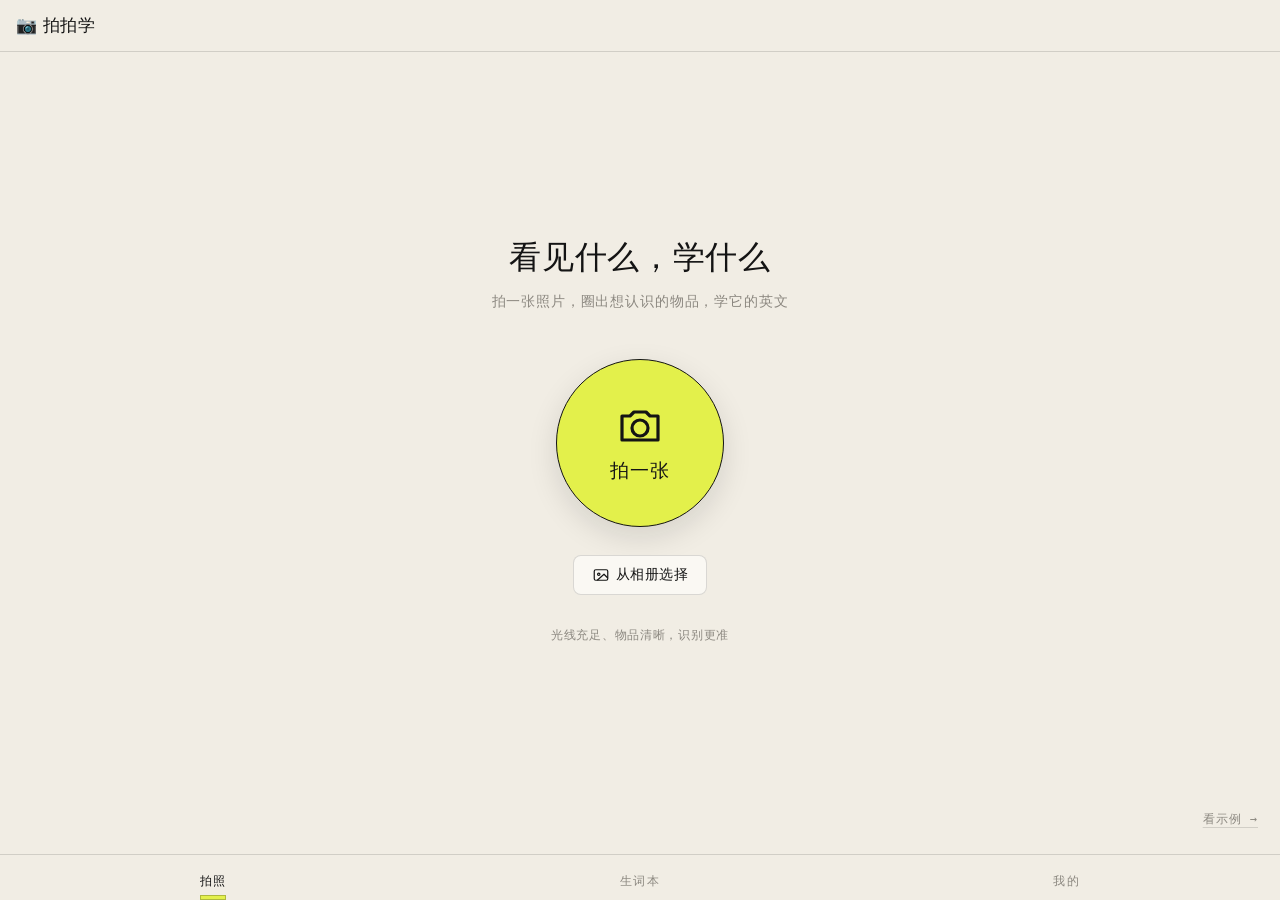
==== index.html @ d739f6d7 "看示例入口改为淡紫胶囊，呼应演示徽标" ====
<!DOCTYPE html>
<html lang="zh-CN">
<head>
  <meta charset="UTF-8" />
  <meta name="viewport" content="width=device-width, initial-scale=1.0, maximum-scale=1.0, user-scalable=no, interactive-widget=resizes-content" />
  <meta name="theme-color" content="#F1EDE4" />
  <!-- CSP：只允许本站脚本、指定域的接口和音频。
       注意 connect-src 里的云函数域名必须和 js/app.js 的 ARK_PROXY_BASE 保持一致，
       换云函数后两处都要改，否则识别/发音会被浏览器拦掉。 -->
  <meta http-equiv="Content-Security-Policy" content="default-src 'self'; script-src 'self'; style-src 'self' 'unsafe-inline'; img-src 'self' data: blob:; media-src 'self' blob: https://dict.youdao.com; connect-src 'self' https://1490422137-0nn0l59cii.ap-shanghai.tencentscf.com; font-src 'self'; object-src 'none'; base-uri 'self'; form-action 'self'" />
  <link rel="manifest" href="manifest.webmanifest" />
  <link rel="icon" href="icon.svg" type="image/svg+xml" />
  <link rel="icon" type="image/png" sizes="192x192" href="icons/icon-192.png" />
  <link rel="apple-touch-icon" sizes="180x180" href="icons/apple-touch-icon.png" />
  <link rel="apple-touch-icon" sizes="192x192" href="icons/icon-192.png" />
  <meta name="mobile-web-app-capable" content="yes" />
  <meta name="apple-mobile-web-app-capable" content="yes" />
  <meta name="apple-mobile-web-app-status-bar-style" content="default" />
  <meta name="apple-mobile-web-app-title" content="拍拍学" />
  <title>拍拍学</title>
  <link rel="stylesheet" href="css/style.css?v=20261109DEMO3" />
</head>
<body>
  <!-- 首页：拍照入口 -->
  <section id="page-home" class="page page--active">
    <header class="topbar">
      <div class="logo">📷 拍拍学</div>
    </header>

    <main class="home">
      <h1 class="home__title">看见什么，学什么</h1>
      <p class="home__sub">拍一张照片，圈出想认识的物品，学它的英文</p>

      <button class="camera-btn" id="btn-camera" aria-label="拍一张">
        <svg viewBox="0 0 24 24" width="48" height="48" fill="none" stroke="currentColor" stroke-width="1.6">
          <path d="M3 7h4l2-2h6l2 2h4v12H3z" stroke-linejoin="round" />
          <circle cx="12" cy="13" r="4" />
        </svg>
        <span>拍一张</span>
      </button>

      <button class="album-btn" id="btn-album">
        <svg viewBox="0 0 24 24" width="18" height="18" fill="none" stroke="currentColor" stroke-width="1.6">
          <rect x="3" y="5" width="18" height="14" rx="2" />
          <circle cx="9" cy="11" r="1.6" />
          <path d="M21 16l-5-5-9 8" stroke-linejoin="round" />
        </svg>
        从相册选择
      </button>

      <button class="demo-link" id="btn-demo" aria-label="免 key 体验示例">看示例 →</button>

      <p class="home__tip">光线充足、物品清晰，识别更准</p>
    </main>

    <input type="file" id="file-camera" accept="image/*" capture="environment" hidden />
    <input type="file" id="file-album" accept="image/*" hidden />
  </section>

  <!-- 结果页：圈画 + 单词表 -->
  <section id="page-result" class="page">
    <header class="topbar">
      <button class="topbar__icon" id="btn-back" aria-label="返回">
        <svg viewBox="0 0 24 24" width="22" height="22" fill="none" stroke="currentColor" stroke-width="2">
          <path d="M15 6l-6 6 6 6" stroke-linecap="round" stroke-linejoin="round" />
        </svg>
      </button>
      <div class="topbar__title">看图学词 <span id="photo-counter" class="topbar__counter"></span><span id="demo-badge" class="demo-badge" hidden>演示</span></div>
      <button class="topbar__icon" id="btn-add-photo" aria-label="继续拍" title="继续拍">
        <svg viewBox="0 0 24 24" width="20" height="20" fill="none" stroke="currentColor" stroke-width="1.8">
          <path d="M3 7h4l2-2h6l2 2h4v12H3z" stroke-linejoin="round" />
          <circle cx="12" cy="13" r="4" />
          <path d="M12 9v8M8 13h8" stroke-linecap="round" />
        </svg>
      </button>
    </header>

    <main class="result">
      <div class="photo-wrap" id="photo-wrap">
        <img id="photo-img" alt="待识别照片" />
        <canvas id="circle-canvas" class="circle-canvas"></canvas>
      </div>

      <div class="status" id="status"></div>

      <div class="wordlist" id="wordlist">
        <div class="wordlist__head">
          <span class="wordlist__title">已加入 <strong id="item-count">0</strong> 个</span>
        </div>
        <ul id="wordlist-ul"></ul>
      </div>

      <button class="circle-entry" id="btn-circle">
        <span class="circle-entry__icon">
          <svg viewBox="0 0 24 24" width="18" height="18" fill="none" stroke="currentColor" stroke-width="1.6" stroke-dasharray="3 2">
            <circle cx="12" cy="12" r="8" />
            <text x="12" y="15.5" text-anchor="middle" font-size="9" stroke="none" fill="currentColor">?</text>
          </svg>
        </span>
        再圈一个词
      </button>
    </main>

    <footer class="actionbar">
      <button class="btn-primary" id="btn-generate" disabled>生成英文对话</button>
      <p class="actionbar__hint" id="actionbar-hint">圈出物品并输入中文，就会加入上面的单词表</p>
    </footer>

    <div class="circle-mask" id="circle-mask" hidden>
      <div class="circle-mask__top" id="circle-mask-top">
        <span class="circle-mask__tip" id="circle-mask-tip">拖框圈住物品：输中文得英文，留空直接识图</span>
        <button class="circle-mask__done" id="btn-circle-done">完成</button>
      </div>
      <div class="circle-mask__bar" id="circle-mask-bar">
        <button class="circle-mask__undo" id="btn-circle-undo" aria-label="撤销上一个圈">↶</button>
        <input
          type="text"
          id="input-zh"
          class="circle-mask__input"
          placeholder="输入中文，或留空识图"
          autocomplete="off"
          enterkeyhint="done"
        />
        <button class="circle-mask__add" id="btn-add-zh">加入</button>
      </div>
    </div>
  </section>

  <!-- 对话卡片 modal -->
  <div class="dialog-modal" id="dialog-modal" hidden>
    <div class="dialog-modal__backdrop"></div>
    <div class="dialog-modal__card">
      <header class="dialog-modal__head">
        <span class="dialog-modal__title">🎧 对话练习</span>
        <button class="dialog-modal__close" id="dialog-modal-close" aria-label="关闭">×</button>
      </header>
      <p class="dialog-modal__scene" id="dialog-modal-scene"></p>
      <div class="dialog-modal__body" id="dialog-modal-body"></div>
      <footer class="dialog-modal__foot">
        <button class="btn-primary" id="dialog-modal-save">保存</button>
      </footer>
    </div>
  </div>

  <!-- 生词本：历史对话 -->
  <section id="page-vocab" class="page">
    <header class="topbar">
      <div class="topbar__title">生词本</div>
      <div style="width:36px"></div>
    </header>
    <main class="vocab">
      <p class="vocab__empty" id="vocab-empty" hidden>还没有保存的对话<br>圈出物品生成对话后点「保存」就能留下来</p>
      <ul class="vocab__list" id="vocab-list"></ul>
    </main>
  </section>

  <!-- 设置页（API key） -->
  <section id="page-settings" class="page">
    <header class="topbar">
      <button class="topbar__icon" id="btn-settings-back" aria-label="返回">
        <svg viewBox="0 0 24 24" width="22" height="22" fill="none" stroke="currentColor" stroke-width="2">
          <path d="M15 6l-6 6 6 6" stroke-linecap="round" stroke-linejoin="round" />
        </svg>
      </button>
      <div class="topbar__title">设置</div>
      <div style="width:36px"></div>
    </header>

    <main class="settings">
      <div class="settings__card">
        <h3 class="settings__title">豆包 API Key</h3>
        <p class="settings__desc" id="input-key-hint">
          首次使用需填入你的豆包 API key。key 只保存在你自己浏览器；调用时经云函数原样转发给豆包，
          服务端不存储、不记录。
        </p>
        <input
          type="password"
          id="input-api-key"
          class="settings__input"
          placeholder="ark-xxxxxxxx"
          autocomplete="off"
          spellcheck="false"
        />
        <p class="settings__status" id="key-status">未配置</p>
        <p class="settings__help">
          没有 key？去 <a href="https://www.volcengine.com/product/ark" target="_blank" rel="noopener">火山引擎</a> 注册 → 创建 API Key。新用户有免费额度。
        </p>
        <p class="settings__help">
          建议为本站单独创建一把 key：浏览器本地存储不加密，专用 key 不用时可随时在控制台撤销，不影响你其他应用。
        </p>
        <p class="settings__help">
          没有 key 也能先回首页点「免 key 体验」，用预置照片看完整流程。
        </p>
      </div>

      <div class="settings__actions">
        <button class="btn-primary" id="btn-settings-save">保存</button>
        <button class="btn-ghost" id="btn-settings-test">测试连接</button>
        <button class="btn-ghost" id="btn-settings-clear">清除 key</button>
      </div>
      <p class="settings__status" id="test-status"></p>

      <details class="settings__advanced">
        <summary class="settings__advanced-summary">
          <span>高级：识别模型</span>
          <span class="settings__advanced-hint">已自动配好，一般不用动</span>
        </summary>
        <p class="settings__desc" id="model-hint">
          留空则用内置默认模型。模型 ID 必须是账号里已开通的，否则豆包会返回 404；
          点下面的按钮可列出账号里可用的模型并自动填好。
        </p>
        <label class="settings__label" for="input-vision-model">视觉模型（看图）</label>
        <input
          type="text"
          id="input-vision-model"
          class="settings__input"
          list="model-options"
          placeholder="doubao-…"
          autocomplete="off"
          spellcheck="false"
        />
        <label class="settings__label" for="input-text-model">文本模型（查词）</label>
        <input
          type="text"
          id="input-text-model"
          class="settings__input"
          list="model-options"
          placeholder="doubao-…"
          autocomplete="off"
          spellcheck="false"
        />
        <datalist id="model-options"></datalist>
        <button class="btn-ghost" id="btn-fetch-models">拉取可用模型（自动填好）</button>
        <p class="settings__status" id="model-status">未拉取</p>
        <p class="settings__help">
          也可去 <a href="https://console.volcengine.com/ark" target="_blank" rel="noopener">方舟控制台 → 开通管理</a>
          复制已开通的模型名粘贴到上面两栏。
        </p>
      </details>

      <div class="settings__about">
        <p>拍拍学 V1.0 · 看见什么，学什么</p>
        <p class="settings__build" id="build-tag"></p>
      </div>
    </main>
  </section>

  <!-- 加载层 -->
  <div class="loading" id="loading" hidden>
    <div class="loading__spinner"></div>
    <p id="loading-text">正在看图中…</p>
  </div>

  <!-- Toast -->
  <div class="toast" id="toast" hidden></div>

  <!-- 全局底部 Tab 导航（所有页面共享） -->
  <nav class="tabbar">
    <button class="tab tab--active" id="tab-home">拍照</button>
    <button class="tab" id="tab-vocab">生词本</button>
    <button class="tab" id="tab-settings">我的</button>
  </nav>

  <script src="js/demo-data.js?v=20261101DEMO"></script>
  <script src="js/app.js?v=20261101DEMO"></script>
</body>
</html>
---- css/style.css ----
/* ============================================
   拍拍学 · 全局样式
   视觉方向：编辑部纸张感（参考 OTIUM 编辑部）
   纸白 + 墨黑 + 荧光黄绿 + 淡紫 + 朱红
   规则：不做渐变、不做毛玻璃；荧光黄绿只做小面积焦点
   ============================================ */

:root {
  /* ---- 纸与墨 ---- */
  --paper:   #F1EDE4;   /* 页面底色：奶油纸 */
  --paper-2: #FAF8F3;   /* 卡片底：比底色亮一档，读作"纸上的纸" */
  --paper-3: #E5E5E2;   /* 冷灰：次级底 / 照片占位 */

  --ink:     #141414;   /* 墨黑：主文字 */
  --ink-2:   #55534E;   /* 次级文字 */
  --ink-3:   #8C8880;   /* 弱文字 / 元信息 */
  --ink-4:   #B5B1A9;   /* 最弱的图标 / 占位 */

  --line:      rgba(20, 20, 20, 0.14);  /* 发丝分隔线 */
  --line-soft: rgba(20, 20, 20, 0.07);

  /* ---- 强调色 ---- */
  --volt:     #E3F04B;  /* 荧光黄绿：焦点（对比度低，只做小面积） */
  --volt-ink: #141414;  /* 荧光底上的文字一律用墨黑，绝不用白 */
  --lilac:    #D9D1EF;  /* 淡紫：次级强调 */
  --vermilion:#A33A2E;  /* 朱红：删除 / 纠错 */

  /* ---- 字体 ---- */
  --serif: Georgia, "Songti SC", "STSong", "Noto Serif SC", "Source Han Serif SC", "SimSun", "宋体", serif;
  --sans:  -apple-system, BlinkMacSystemFont, "PingFang SC", "Helvetica Neue", "Microsoft YaHei", sans-serif;
  --mono:  ui-monospace, SFMono-Regular, "SF Mono", Menlo, Consolas, monospace;

  /* ---- 纸的投影（中性，不用彩色光晕）---- */
  --shadow-card: 0 1px 2px rgba(20, 20, 20, 0.05), 0 8px 24px rgba(20, 20, 20, 0.07);
  --shadow-lift: 0 10px 30px rgba(20, 20, 20, 0.12);

  /* ---- 圆角：向"纸"收，不用大药丸 ---- */
  --r-sm: 4px;
  --r-md: 8px;
  --r-lg: 12px;
}

* {
  box-sizing: border-box;
  -webkit-tap-highlight-color: transparent;
}

/* hidden 属性优先级兜底：.loading/.toast/.circle-mask 等
   用 display:flex 定义了显示态，会覆盖 hidden 的 UA 默认 display:none，
   导致打开页面就看到加载层。必须显式声明 hidden 永远隐藏。 */
[hidden] {
  display: none !important;
}

html, body {
  margin: 0;
  padding: 0;
  font-family: var(--sans);
  background: var(--paper);
  color: var(--ink);
  -webkit-font-smoothing: antialiased;
  overscroll-behavior: none;
}

button {
  font-family: inherit;
  border: none;
  background: none;
  cursor: pointer;
  color: inherit;
}

/* ---------- 页面切换 ---------- */
.page {
  display: none;
  flex-direction: column;
  min-height: 100vh;
  position: relative;
  padding-bottom: 60px; /* 给固定 tabbar 留出空间 */
}
.page--active {
  display: flex;
}

/* ---------- 顶部条 ---------- */
.topbar {
  display: flex;
  align-items: center;
  justify-content: space-between;
  padding: 14px 16px;
  border-bottom: 1px solid var(--line);
  background: var(--paper);
  position: sticky;
  top: 0;
  z-index: 10;
}
.topbar__title {
  font-family: var(--serif);
  font-size: 17px;
  font-weight: 500;
  letter-spacing: 0.04em;
}
.topbar__counter {
  font-family: var(--sans);
  font-size: 12px;
  font-weight: 400;
  color: var(--ink-3);
  margin-left: 6px;
  letter-spacing: 0.02em;
}
.topbar__icon {
  width: 36px;
  height: 36px;
  display: grid;
  place-items: center;
  color: var(--ink);
  border-radius: 50%;
  transition: background 0.15s;
}
.topbar__icon:active {
  background: rgba(20, 20, 20, 0.06);
}
.logo {
  font-family: var(--serif);
  font-size: 17px;
  font-weight: 500;
  letter-spacing: 0.04em;
  display: flex;
  align-items: center;
  gap: 6px;
}

/* ---------- 首页 ---------- */
.home {
  position: relative;
  flex: 1;
  display: flex;
  flex-direction: column;
  align-items: center;
  justify-content: center;
  padding: 40px 24px;
  text-align: center;
}
.home__title {
  font-family: var(--serif);
  font-size: 32px;
  font-weight: 500;
  line-height: 1.35;
  letter-spacing: 0.02em;
  margin: 0 0 14px;
}
.home__sub {
  color: var(--ink-3);
  font-size: 14px;
  letter-spacing: 0.06em;
  margin: 0 0 48px;
}
.camera-btn {
  width: 168px;
  height: 168px;
  border-radius: 50%;
  background: var(--volt);
  color: var(--volt-ink);
  border: 1.5px solid var(--ink);
  display: flex;
  flex-direction: column;
  align-items: center;
  justify-content: center;
  gap: 8px;
  font-family: var(--serif);
  font-size: 19px;
  font-weight: 500;
  letter-spacing: 0.06em;
  box-shadow: var(--shadow-lift);
  transition: transform 0.15s, box-shadow 0.15s;
}
.camera-btn:active {
  transform: scale(0.96);
  box-shadow: var(--shadow-card);
}
.album-btn {
  margin-top: 28px;
  display: inline-flex;
  align-items: center;
  gap: 6px;
  color: var(--ink);
  font-size: 14px;
  letter-spacing: 0.04em;
  padding: 10px 18px;
  border-radius: var(--r-md);
  background: var(--paper-2);
  border: 1px solid var(--line);
}
.album-btn:active {
  background: var(--paper-3);
}
.home__tip {
  margin-top: 32px;
  color: var(--ink-3);
  font-size: 12px;
  letter-spacing: 0.06em;
}

/* ---------- 免 key 演示入口（右下角文字链） ---------- */
.demo-link {
  position: absolute;
  right: 20px;
  bottom: 6px;
  padding: 6px 2px;
  color: var(--ink-3);
  font-family: var(--mono);
  font-size: 12px;
  letter-spacing: 0.08em;
  text-decoration: underline;
  text-decoration-color: var(--line);
  text-underline-offset: 4px;
  transition: color 0.15s;
}
.demo-link:active {
  color: var(--ink);
}

/* 结果页顶栏的演示徽标 */
.demo-badge {
  display: inline-block;
  margin-left: 8px;
  padding: 1px 7px;
  border-radius: 999px;
  background: var(--lilac);
  border: 1px solid var(--ink);
  color: var(--ink);
  font-family: var(--sans);
  font-size: 10px;
  font-weight: 500;
  letter-spacing: 0.08em;
  vertical-align: 2px;
}

/* 矮屏（iPhone SE 等）：首页多了演示入口，收紧间距避免内容被裁掉 */
@media (max-height: 680px) {
  .home { padding: 24px; }
  .home__sub { margin-bottom: 32px; }
  .camera-btn { width: 148px; height: 148px; font-size: 18px; }
  .album-btn { margin-top: 20px; }
  .home__tip { margin-top: 20px; }
}

/* ---------- 底部 Tab ---------- */
.tabbar {
  display: flex;
  border-top: 1px solid var(--line);
  background: var(--paper);
  padding: 8px 0 env(safe-area-inset-bottom, 12px);
  position: fixed;
  bottom: 0;
  left: 0;
  right: 0;
  z-index: 100;
}
.tab {
  flex: 1;
  padding: 10px 0;
  font-size: 12px;
  letter-spacing: 0.1em;
  color: var(--ink-3);
  position: relative;
}
.tab--active {
  color: var(--ink);
  font-weight: 500;
}
.tab--active::after {
  content: '';
  position: absolute;
  bottom: 0;
  left: 50%;
  transform: translateX(-50%);
  width: 24px;
  height: 3px;
  background: var(--volt);
  border: 1px solid rgba(20, 20, 20, 0.25);
}

/* ---------- 结果页 ---------- */
.result {
  flex: 1;
  padding: 16px;
  /* 底部 actionbar(~76px) + tabbar(~50px) + 安全区 */
  padding-bottom: calc(140px + env(safe-area-inset-bottom, 0px));
}
.photo-wrap {
  position: relative;
  width: 100%;
  border-radius: var(--r-md);
  overflow: hidden;
  background: var(--paper-3);
  border: 1px solid var(--line);
  /* touch-action 不在父级上设，避免和 canvas 的 touch-action: none 冲突；
     JS 里 preventDefault() 阻止浏览器默认横向滚，只让纵向滚生效 */
  margin-bottom: 16px;
  aspect-ratio: 4 / 3;
  display: flex;
  align-items: center;
  justify-content: center;
  /* 圈画模式下键盘弹出时照片用 transform: scale() 缩放，这里让它平滑过渡 */
  transition: transform 0.28s ease;
}
.photo-wrap img {
  width: 100%;
  height: 100%;
  object-fit: cover;
  display: block;
}
.circle-canvas {
  position: absolute;
  inset: 0;
  width: 100%;
  height: 100%;
  z-index: 2; /* 明确压在照片之上，退出圈画模式后已画的圈也不会被盖掉 */
  pointer-events: none;
  touch-action: none;
}
.circle-canvas--active {
  pointer-events: auto;
  cursor: crosshair;
}

.status {
  text-align: center;
  color: var(--ink-3);
  font-size: 12px;
  letter-spacing: 0.06em;
  margin: 8px 0 12px;
  min-height: 18px;
}

/* ---------- 单词列表 ---------- */
.wordlist {
  background: var(--paper-2);
  border-radius: var(--r-md);
  border: 1px solid var(--line);
  overflow: hidden;
  margin-bottom: 16px;
}
.wordlist__head {
  padding: 10px 14px;
  font-size: 12px;
  letter-spacing: 0.08em;
  color: var(--ink-3);
  border-bottom: 1px solid var(--line-soft);
}
.wordlist__head strong {
  font-family: var(--serif);
  color: var(--ink);
  font-weight: 500;
  font-size: 14px;
}
.wordlist ul {
  list-style: none;
  margin: 0;
  padding: 0;
}
.word-row {
  display: flex;
  align-items: center;
  gap: 12px;
  padding: 12px 14px;
  border-bottom: 1px solid var(--line-soft);
}
.word-row:last-child {
  border-bottom: none;
}
.word-row__main {
  flex: 1;
  min-width: 0;
}
.word-row__en {
  font-family: var(--serif);
  font-size: 17px;
  font-weight: 500;
  color: var(--ink);
  letter-spacing: 0.01em;
}
.word-row__meta {
  font-size: 12px;
  color: var(--ink-3);
  letter-spacing: 0.03em;
  margin-top: 2px;
}
.word-row__speak {
  width: 32px;
  height: 32px;
  border-radius: 50%;
  display: grid;
  place-items: center;
  color: var(--ink);
  border: 1px solid var(--line);
}
.word-row__speak:active {
  background: var(--volt);
}
.word-row__remove {
  width: 28px;
  height: 28px;
  border-radius: 50%;
  display: grid;
  place-items: center;
  color: var(--ink-4);
}
.word-row__remove:active {
  color: var(--vermilion);
  background: rgba(163, 58, 46, 0.08);
}
.word-row--empty {
  padding: 24px 14px;
  text-align: center;
  color: var(--ink-3);
  font-size: 13px;
  letter-spacing: 0.04em;
}

/* ---------- 圈画入口 ---------- */
.circle-entry {
  display: inline-flex;
  align-items: center;
  gap: 8px;
  padding: 10px 16px;
  border-radius: var(--r-md);
  border: 1.5px dashed var(--ink-3);
  color: var(--ink);
  font-size: 13px;
  letter-spacing: 0.04em;
  background: transparent;
  margin: 0 auto;
  display: flex;
  width: fit-content;
}
.circle-entry:active {
  background: var(--volt);
  border-color: var(--ink);
}

/* ---------- 底部主操作 ---------- */
.actionbar {
  position: fixed;
  left: 0;
  right: 0;
  /* 底部 tabbar 高约 50px，actionbar 要浮在它上方避免被挡住 */
  bottom: calc(50px + env(safe-area-inset-bottom, 0px));
  background: var(--paper);
  padding: 12px 16px;
  border-top: 1px solid var(--line);
  text-align: center;
  z-index: 20;
}
.btn-primary {
  width: 100%;
  height: 50px;
  border-radius: var(--r-md);
  background: var(--volt);
  color: var(--volt-ink);
  border: 1.5px solid var(--ink);
  font-family: var(--serif);
  font-size: 17px;
  font-weight: 500;
  letter-spacing: 0.08em;
  transition: opacity 0.15s, transform 0.1s;
}
.btn-primary:disabled {
  opacity: 0.45;
  border-color: var(--line);
}
.btn-primary:active:not(:disabled) {
  transform: scale(0.98);
}
.actionbar__hint {
  margin: 8px 0 0;
  color: var(--ink-3);
  font-size: 12px;
  letter-spacing: 0.04em;
}

/* ---------- 圈画蒙层 ----------
   蒙层本身透明（照片不被压暗），只有顶条和底部输入条是不透明纸条；
   照片由 JS 精确缩放到两条之间的可用区域（见 fitCircleLayout）。 */
.circle-mask {
  position: fixed;
  inset: 0;
  z-index: 101; /* 必须高于 .tabbar 的 100，否则输入条被底部导航挡住 */
  display: flex;
  flex-direction: column;
  justify-content: space-between;
  pointer-events: none; /* 让指针事件穿透到下面的圈画 canvas，否则整屏蒙层会吃掉所有手势 */
}
.circle-mask__top {
  width: 100%;
  display: flex;
  align-items: center;
  justify-content: space-between;
  gap: 10px;
  /* 浏览器模式下系统状态栏独立占位，不再预留 env(safe-area-inset-top)，
     否则 vivo 等内核会多报一个安全区高度，顶部空一截；
     全屏 PWA 模式（standalone）网页会延伸到状态栏下面，才需要避让（见文末覆盖）。 */
  padding: 10px 12px;
  background: var(--paper);
  border-bottom: 1px solid var(--line);
  pointer-events: auto; /* 不透明纸条要挡住手势，免得在顶条上画出圈 */
}
.circle-mask__tip {
  flex: 1;
  color: var(--ink-2);
  font-family: var(--serif);
  font-size: 13px;
  line-height: 1.5;
  letter-spacing: 0.04em;
}
.circle-mask__done {
  flex: none;
  height: 36px;
  padding: 0 18px;
  border-radius: var(--r-md);
  background: var(--volt);
  border: 1.5px solid var(--ink);
  color: var(--volt-ink);
  font-size: 14px;
  font-weight: 500;
  letter-spacing: 0.04em;
}

/* 输入条：始终 position:fixed（脱离文档流）。
   平时贴底；键盘弹出时 body.circle-keyboard 把它沿 bottom 平滑滑到顶部——
   输入框在键盘弹出前就已位于屏幕顶部，浏览器无需再「推页面露出输入框」，
   从根上消除整屏上移、跳过头的问题。 */
.circle-mask__bar {
  pointer-events: auto;
  position: fixed;
  left: 0;
  right: 0;
  bottom: 0;
  width: 100%;
  display: flex;
  align-items: center;
  gap: 8px;
  background: var(--paper);
  border-top: 1px solid var(--line);
  /* 顶部不再预留 env(safe-area-inset-top)：浏览器里系统状态栏已独立占位，
     再让一次会多出一截空白；只保留底部安全区（贴底时避开手势条）。
     上下内边距在「贴底 ↔ 贴顶」两态一致，bar 高度不变、滑动不跳。 */
  padding: 10px 12px calc(env(safe-area-inset-bottom, 0px) + 10px);
  transition: bottom 0.22s ease, border-color 0.22s ease;
  z-index: 101;
}
/* 键盘态：输入条贴到屏幕顶部（--circle-bar-h 由 JS 实测填入） */
body.circle-keyboard .circle-mask__bar {
  bottom: calc(100% - var(--circle-bar-h, 60px));
  border-top-color: transparent;
  border-bottom: 1px solid var(--line);
}
body.circle-keyboard .circle-mask__top {
  display: none;
}
/* 全屏 PWA（添加到主屏幕）下，网页内容延伸到系统状态栏/手势条后面，
   顶部需要避让安全区；普通浏览器模式（display-mode: browser）不需要。 */
@media (display-mode: standalone) {
  .circle-mask__top {
    padding-top: calc(env(safe-area-inset-top, 0px) + 10px);
  }
  body.circle-keyboard .circle-mask__bar {
    padding-top: calc(env(safe-area-inset-top, 0px) + 10px);
  }
}
.circle-mask__undo {
  flex: none;
  width: 40px;
  height: 40px;
  border-radius: var(--r-md);
  background: var(--paper-3);
  color: var(--ink);
  font-size: 16px;
}
.circle-mask__input {
  flex: 1;
  min-width: 0;
  height: 40px;
  border: 1px solid var(--line);
  border-radius: var(--r-md);
  background: var(--paper);
  padding: 0 12px;
  font-size: 16px; /* 小于 16px 时 iOS 聚焦会自动放大页面 */
  color: var(--ink);
  outline: none;
}
.circle-mask__input:focus {
  border-color: var(--ink);
}
.circle-mask__add {
  flex: none;
  height: 40px;
  padding: 0 18px;
  border-radius: var(--r-md);
  background: var(--volt);
  border: 1.5px solid var(--ink);
  color: var(--volt-ink);
  font-size: 15px;
  font-weight: 500;
  letter-spacing: 0.04em;
}

/* ---------- 圈画模式：锁定全屏，只留 顶条 / 照片 / 输入条 ----------
   进圈画模式时 JS 给 body 加 .circle-mode：藏掉顶栏、状态行、单词表、
   「再圈一个词」和底部黄色按钮，页面不再滚动，照片独占屏幕中段。 */
body.circle-mode {
  overflow: hidden;
}
body.circle-mode .topbar,
body.circle-mode .status,
body.circle-mode .wordlist,
body.circle-mode .circle-entry,
body.circle-mode .actionbar,
body.circle-mode .tabbar {
  display: none;
}
body.circle-mode .result {
  padding: 0 12px;
}
/* 圈画模式下照片 fixed 定位：和输入条同机制跟随可视区域。
   键盘弹出时照片 top 改到「已上移的输入条」下方，能拿到可视高度的浏览器
   会额外等比缩小照片；拿不到键盘高度的浏览器（部分国产定制内核）照片保持
   原尺寸，下半部分被键盘盖住——但顶部和所圈区域不会再被推出屏幕。 */
body.circle-mode .photo-wrap {
  position: fixed;
  left: 50%;
  margin: 0;
  z-index: 5;
  transition: transform 0.22s ease, top 0.22s ease;
}
/* 旧的「按高度媒体查询藏顶条」已废弃：不报告键盘高度的浏览器永远不会命中，
   改由 body.circle-keyboard 类控制（见 .circle-mask__bar 键盘态）。 */

/* ---------- 加载层 ---------- */
.loading {
  position: fixed;
  inset: 0;
  background: rgba(20, 20, 20, 0.55);
  display: flex;
  flex-direction: column;
  align-items: center;
  justify-content: center;
  gap: 12px;
  z-index: 50;
  color: #F1EDE4;
}
.loading__spinner {
  width: 36px;
  height: 36px;
  border: 3px solid rgba(241, 237, 228, 0.25);
  border-top-color: var(--volt);
  border-radius: 50%;
  animation: spin 0.8s linear infinite;
}
@keyframes spin {
  to { transform: rotate(360deg); }
}
.loading p {
  margin: 0;
  font-size: 13px;
  letter-spacing: 0.08em;
}

/* ---------- Toast ---------- */
.toast {
  position: fixed;
  left: 50%;
  top: 50%;
  transform: translate(-50%, -50%);
  background: var(--ink);
  color: var(--paper);
  padding: 10px 16px;
  border-radius: var(--r-md);
  font-size: 13px;
  letter-spacing: 0.06em;
  z-index: 60;
  pointer-events: none;
  animation: fade 0.2s;
}
@keyframes fade {
  from { opacity: 0; }
  to   { opacity: 1; }
}

/* ---------- 设置页 ---------- */
.settings {
  flex: 1;
  padding: 16px;
  padding-bottom: 32px;
}
.settings__card {
  background: var(--paper-2);
  border-radius: var(--r-lg);
  border: 1px solid var(--line);
  padding: 20px 16px;
  margin-bottom: 16px;
}
.settings__title {
  font-family: var(--serif);
  font-size: 18px;
  font-weight: 500;
  letter-spacing: 0.04em;
  margin: 0 0 8px;
}
.settings__desc {
  color: var(--ink-2);
  font-size: 13px;
  line-height: 1.6;
  letter-spacing: 0.02em;
  margin: 0 0 16px;
}
.settings__input {
  width: 100%;
  height: 44px;
  border: 1.5px solid var(--line);
  border-radius: var(--r-md);
  background: var(--paper);
  padding: 0 14px;
  font-size: 15px;
  color: var(--ink);
  font-family: var(--mono);
  outline: none;
  transition: border-color 0.15s;
  margin-bottom: 8px;
}
.settings__input:focus {
  border-color: var(--ink);
}
.settings__status {
  font-size: 12px;
  letter-spacing: 0.06em;
  color: var(--ink-3);
  margin: 0 0 12px;
}
.settings__help {
  font-size: 12px;
  color: var(--ink-3);
  line-height: 1.6;
  letter-spacing: 0.02em;
  margin: 0;
}
.settings__help a {
  color: var(--ink);
  text-decoration: underline;
  text-underline-offset: 2px;
}
.settings__help a:active {
  background: var(--volt);
}
.settings__label {
  display: block;
  font-size: 12px;
  letter-spacing: 0.06em;
  color: var(--ink-3);
  margin: 12px 0 6px;
}
.settings__actions {
  display: flex;
  flex-direction: column;
  gap: 10px;
  margin-bottom: 24px;
}
.btn-ghost {
  width: 100%;
  height: 44px;
  border-radius: var(--r-md);
  background: transparent;
  color: var(--ink-3);
  font-size: 14px;
  letter-spacing: 0.06em;
  border: 1px solid var(--line);
  transition: color 0.15s, background 0.15s;
}
.btn-ghost:active {
  color: var(--vermilion);
  background: rgba(163, 58, 46, 0.06);
}

/* ---------- 设置页 · 高级折叠区（识别模型，一般不用动） ---------- */
.settings__advanced {
  background: var(--paper-2);
  border: 1px solid var(--line);
  border-radius: var(--r-lg);
  padding: 0 16px;
  margin-bottom: 16px;
}
.settings__advanced-summary {
  display: flex;
  align-items: center;
  gap: 10px;
  padding: 15px 0;
  font-size: 14px;
  letter-spacing: 0.04em;
  color: var(--ink);
  cursor: pointer;
  list-style: none;
}
.settings__advanced-summary::-webkit-details-marker {
  display: none;
}
.settings__advanced-summary::after {
  content: '＋';
  color: var(--ink-3);
  font-size: 14px;
}
.settings__advanced-hint {
  margin-left: auto;
  font-size: 11px;
  color: var(--ink-3);
  letter-spacing: 0.04em;
}
.settings__advanced[open] .settings__advanced-summary {
  border-bottom: 1px solid var(--line-soft);
  margin-bottom: 14px;
}
.settings__advanced[open] .settings__advanced-summary::after {
  content: '－';
}
.settings__advanced > :last-child {
  margin-bottom: 16px;
}
.settings__about {
  text-align: center;
  color: var(--ink-3);
  font-size: 11px;
  letter-spacing: 0.14em;
  margin-top: 32px;
}
/* 构建标记：比正文再淡一档，只做版本自证，不抢视线 */
.settings__build {
  margin: 6px 0 0;
  color: var(--ink-4);
  font-size: 10px;
  letter-spacing: 0.1em;
  font-family: var(--mono);
}

/* ---------- 对话面板 ---------- */
#dialog-panel {
  margin-top: 16px;
  padding: 16px;
  background: var(--paper-2);
  border: 1px solid var(--line);
  border-radius: var(--r-md);
}
.dialog-head {
  display: flex;
  align-items: center;
  justify-content: space-between;
  margin-bottom: 6px;
}
.dialog-title {
  font-family: var(--serif);
  font-size: 15px;
  font-weight: 500;
  letter-spacing: 0.04em;
}
.dialog-close {
  color: var(--ink-3);
  font-size: 22px;
  line-height: 1;
  width: 28px; height: 28px;
  display: grid; place-items: center;
  border-radius: 50%;
  transition: background 0.15s;
}
.dialog-close:active { background: var(--paper-3); }
.dialog-scene {
  margin: 0 0 12px;
  font-size: 13px;
  color: var(--ink-2);
  font-style: italic;
  letter-spacing: 0.02em;
  padding-bottom: 10px;
  border-bottom: 1px dashed var(--line);
}
.dialog-turns {
  display: flex;
  flex-direction: column;
  gap: 14px;
}
.dialog-turn {
  position: relative;
  padding: 10px 12px;
  border-radius: var(--r-sm);
  background: var(--paper);
  border: 1px solid var(--line-soft);
}
.dialog-turn--a { border-left: 3px solid var(--ink); }
.dialog-turn--b { border-left: 3px solid var(--ink-3); }
.dialog-turn__who {
  display: inline-block;
  font-size: 11px;
  font-weight: 600;
  color: var(--ink-3);
  letter-spacing: 0.08em;
  margin-bottom: 4px;
}
.dialog-turn__en {
  margin: 0;
  font-size: 15px;
  line-height: 1.5;
  color: var(--ink);
}
.dialog-turn__zh {
  margin: 4px 0 0;
  font-size: 12px;
  color: var(--ink-2);
  line-height: 1.5;
}
.dialog-turn__hl {
  margin: 6px 0 0;
  display: flex;
  flex-wrap: wrap;
  gap: 6px;
}
.dialog-hl {
  background: var(--volt);
  color: var(--volt-ink);
  padding: 1px 8px;
  border-radius: 999px;
  font-size: 11px;
  font-weight: 500;
  letter-spacing: 0.02em;
}
.dialog-turn__speak {
  position: absolute;
  top: 8px; right: 8px;
  font-size: 14px;
  opacity: 0.5;
  width: 28px; height: 28px;
  border-radius: 50%;
  display: grid; place-items: center;
  transition: opacity 0.15s, background 0.15s;
}
.dialog-turn__speak:active { opacity: 1; background: var(--paper-3); }

/* ---------- 对话卡片 Modal ---------- */
.dialog-modal {
  position: fixed;
  inset: 0;
  z-index: 200;
  display: flex;
  align-items: center;
  justify-content: center;
  padding: 24px 16px;
}
.dialog-modal__backdrop {
  position: absolute;
  inset: 0;
  background: rgba(20, 20, 20, 0.45);
  backdrop-filter: blur(2px);
}
.dialog-modal__card {
  position: relative;
  z-index: 1;
  width: 100%;
  max-width: 420px;
  max-height: 88vh;
  background: var(--paper-2);
  border: 1px solid var(--line);
  border-radius: var(--r-lg);
  box-shadow: var(--shadow-lift);
  display: flex;
  flex-direction: column;
  overflow: hidden;
  animation: modalIn 0.22s ease-out;
}
@keyframes modalIn {
  from { opacity: 0; transform: translateY(12px) scale(0.97); }
  to   { opacity: 1; transform: none; }
}
.dialog-modal__head {
  flex: 0 0 auto;
  display: flex;
  align-items: center;
  justify-content: space-between;
  padding: 14px 16px 10px;
  border-bottom: 1px solid var(--line);
  background: var(--paper-2);
}
.dialog-modal__title {
  font-family: var(--serif);
  font-size: 16px;
  font-weight: 500;
  letter-spacing: 0.04em;
}
.dialog-modal__close {
  color: var(--ink-3);
  font-size: 24px;
  line-height: 1;
  width: 32px; height: 32px;
  display: grid; place-items: center;
  border-radius: 50%;
  transition: background 0.15s;
}
.dialog-modal__close:active { background: var(--paper-3); }
.dialog-modal__scene {
  margin: 0;
  padding: 10px 16px;
  font-size: 13px;
  color: var(--ink-2);
  font-style: italic;
  border-bottom: 1px dashed var(--line);
  flex: 0 0 auto;
}
.dialog-modal__body {
  flex: 1 1 auto;
  overflow-y: auto;
  padding: 14px 16px;
  display: flex;
  flex-direction: column;
  gap: 14px;
}
/* A/B 气泡 */
.dm-turn {
  display: flex;
  flex-direction: column;
  max-width: 85%;
}
/* 演示模式：对话逐条浮现，模拟"正在打出来" */
.dm-turn--demo-in {
  opacity: 0;
  animation: dmTurnIn 0.32s ease-out forwards;
}
@keyframes dmTurnIn {
  from { opacity: 0; transform: translateY(6px); }
  to   { opacity: 1; transform: none; }
}
.dm-turn--a { align-self: flex-start; }
.dm-turn--b { align-self: flex-end; }
.dm-turn__who {
  font-size: 11px;
  font-weight: 600;
  color: var(--ink-3);
  letter-spacing: 0.08em;
  margin-bottom: 3px;
}
.dm-turn--b .dm-turn__who { text-align: right; }
.dm-bubble {
  padding: 10px 12px;
  border-radius: 14px;
  line-height: 1.55;
}
.dm-turn--a .dm-bubble {
  background: var(--paper);
  border: 1px solid var(--line-soft);
  border-top-left-radius: var(--r-sm);
}
.dm-turn--b .dm-bubble {
  background: var(--ink);
  color: var(--paper-2);
  border-top-right-radius: var(--r-sm);
}
.dm-bubble__en {
  margin: 0;
  font-size: 15px;
}
.dm-turn--b .dm-bubble__en { color: var(--paper-2); }
.dm-bubble__zh {
  margin: 4px 0 0;
  font-size: 12px;
  opacity: 0.75;
}
.dm-turn__hl {
  margin: 4px 0 0;
  display: flex;
  flex-wrap: wrap;
  gap: 5px;
}
.dm-turn--b .dm-hl {
  background: var(--volt);
  color: var(--volt-ink);
}
.dm-hl {
  background: var(--volt);
  color: var(--volt-ink);
  padding: 1px 7px;
  border-radius: 999px;
  font-size: 11px;
  font-weight: 500;
}
.dm-turn__speak {
  align-self: flex-end;
  margin-top: 4px;
  font-size: 13px;
  opacity: 0.45;
  width: 26px; height: 26px;
  border-radius: 50%;
  display: grid; place-items: center;
  transition: opacity 0.15s, background 0.15s;
}
.dm-turn__speak:active { opacity: 1; background: var(--paper-3); }
.dm-turn--b .dm-turn__speak { opacity: 0.55; }
.dm-turn--b .dm-turn__speak:active { opacity: 1; background: rgba(255,255,255,0.35); }
/* 播放中：喇叭脉冲 */
.dm-turn__speak.is-playing {
  opacity: 1;
  animation: tts-pulse 0.9s ease-in-out infinite;
}
@keyframes tts-pulse {
  0%, 100% { transform: scale(1); }
  50% { transform: scale(1.3); }
}
.dialog-modal__foot {
  flex: 0 0 auto;
  padding: 10px 16px calc(env(safe-area-inset-bottom,0px)+12px);
  border-top: 1px solid var(--line);
  background: var(--paper-2);
}
.dialog-modal__foot .btn-primary { width: 100%; }

/* ---------- 生词本（历史对话列表） ---------- */
.vocab {
  flex: 1;
  padding: 16px;
  overflow-y: auto;
}
.vocab__empty {
  text-align: center;
  margin-top: 80px;
  color: var(--ink-3);
  font-size: 13px;
  line-height: 1.7;
}
.vocab__list {
  list-style: none;
  margin: 0;
  padding: 0;
  display: flex;
  flex-direction: column;
  gap: 10px;
}
.vocab-item {
  background: var(--paper-2);
  border: 1px solid var(--line);
  border-radius: var(--r-md);
  padding: 14px;
  display: flex;
  align-items: flex-start;
  justify-content: space-between;
  gap: 10px;
}
.vocab-item__main { flex: 1; min-width: 0; }
.vocab-item__scene {
  font-family: var(--serif);
  font-size: 15px;
  font-weight: 500;
  letter-spacing: 0.02em;
  margin: 0 0 4px;
}
.vocab-item__words {
  font-size: 12px;
  color: var(--ink-2);
  display: flex;
  flex-wrap: wrap;
  gap: 5px;
  margin: 0 0 4px;
}
.vocab-item__date {
  font-size: 11px;
  color: var(--ink-3);
  letter-spacing: 0.04em;
}
.vocab-item__open {
  font-size: 20px;
  color: var(--ink-3);
  padding: 4px 6px;
}
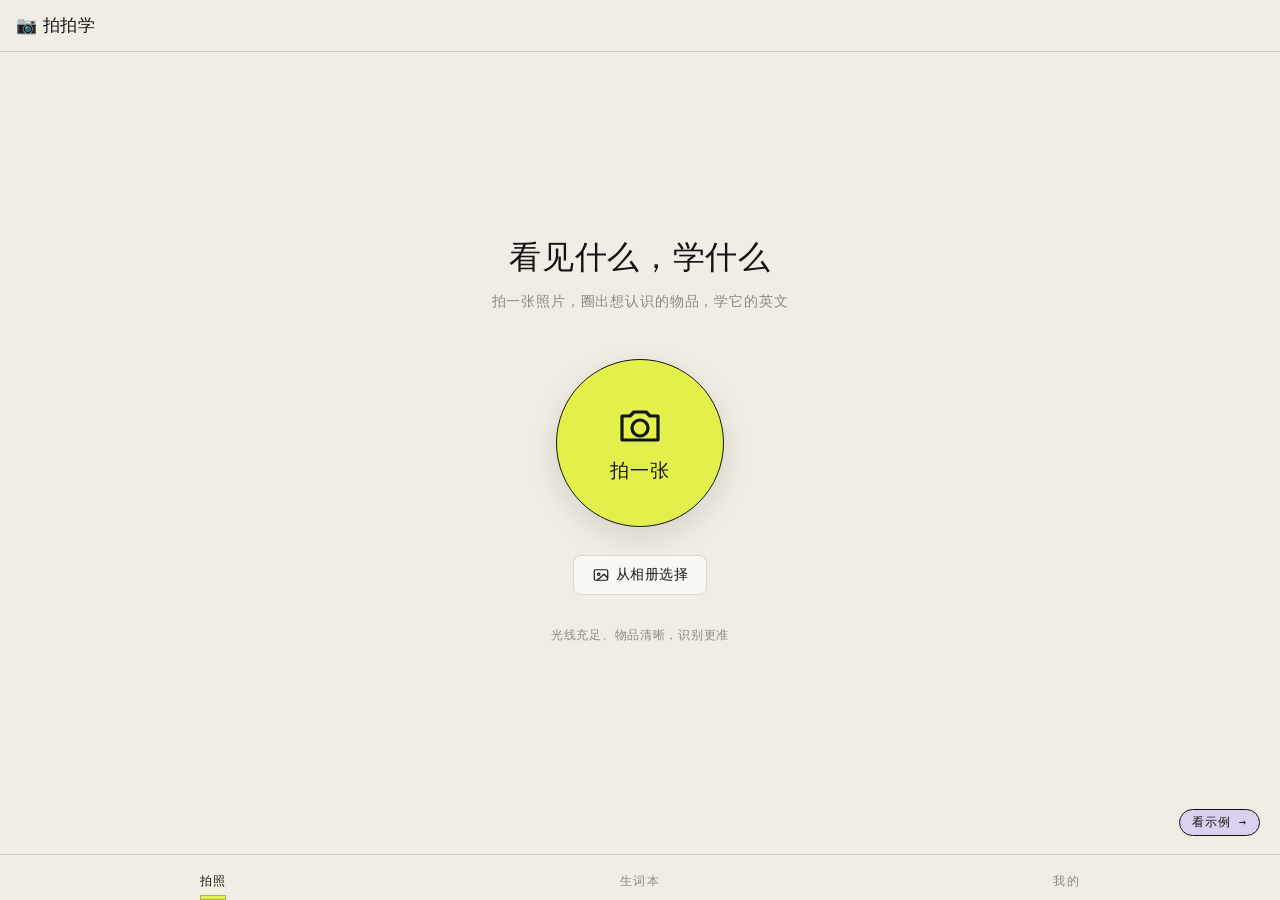
==== commit 88129f64: "看示例胶囊改为固定定位，确保手机端显示在 Tab 栏上方" ====
--- a/index.html
+++ b/index.html
@@ -1,267 +1,267 @@
-<!DOCTYPE html>
-<html lang="zh-CN">
-<head>
-  <meta charset="UTF-8" />
-  <meta name="viewport" content="width=device-width, initial-scale=1.0, maximum-scale=1.0, user-scalable=no, interactive-widget=resizes-content" />
-  <meta name="theme-color" content="#F1EDE4" />
-  <!-- CSP：只允许本站脚本、指定域的接口和音频。
-       注意 connect-src 里的云函数域名必须和 js/app.js 的 ARK_PROXY_BASE 保持一致，
-       换云函数后两处都要改，否则识别/发音会被浏览器拦掉。 -->
-  <meta http-equiv="Content-Security-Policy" content="default-src 'self'; script-src 'self'; style-src 'self' 'unsafe-inline'; img-src 'self' data: blob:; media-src 'self' blob: https://dict.youdao.com; connect-src 'self' https://1490422137-0nn0l59cii.ap-shanghai.tencentscf.com; font-src 'self'; object-src 'none'; base-uri 'self'; form-action 'self'" />
-  <link rel="manifest" href="manifest.webmanifest" />
-  <link rel="icon" href="icon.svg" type="image/svg+xml" />
-  <link rel="icon" type="image/png" sizes="192x192" href="icons/icon-192.png" />
-  <link rel="apple-touch-icon" sizes="180x180" href="icons/apple-touch-icon.png" />
-  <link rel="apple-touch-icon" sizes="192x192" href="icons/icon-192.png" />
-  <meta name="mobile-web-app-capable" content="yes" />
-  <meta name="apple-mobile-web-app-capable" content="yes" />
-  <meta name="apple-mobile-web-app-status-bar-style" content="default" />
-  <meta name="apple-mobile-web-app-title" content="拍拍学" />
-  <title>拍拍学</title>
-  <link rel="stylesheet" href="css/style.css?v=20261109DEMO3" />
-</head>
-<body>
-  <!-- 首页：拍照入口 -->
-  <section id="page-home" class="page page--active">
-    <header class="topbar">
-      <div class="logo">📷 拍拍学</div>
-    </header>
-
-    <main class="home">
-      <h1 class="home__title">看见什么，学什么</h1>
-      <p class="home__sub">拍一张照片，圈出想认识的物品，学它的英文</p>
-
-      <button class="camera-btn" id="btn-camera" aria-label="拍一张">
-        <svg viewBox="0 0 24 24" width="48" height="48" fill="none" stroke="currentColor" stroke-width="1.6">
-          <path d="M3 7h4l2-2h6l2 2h4v12H3z" stroke-linejoin="round" />
-          <circle cx="12" cy="13" r="4" />
-        </svg>
-        <span>拍一张</span>
-      </button>
-
-      <button class="album-btn" id="btn-album">
-        <svg viewBox="0 0 24 24" width="18" height="18" fill="none" stroke="currentColor" stroke-width="1.6">
-          <rect x="3" y="5" width="18" height="14" rx="2" />
-          <circle cx="9" cy="11" r="1.6" />
-          <path d="M21 16l-5-5-9 8" stroke-linejoin="round" />
-        </svg>
-        从相册选择
-      </button>
-
-      <button class="demo-link" id="btn-demo" aria-label="免 key 体验示例">看示例 →</button>
-
-      <p class="home__tip">光线充足、物品清晰，识别更准</p>
-    </main>
-
-    <input type="file" id="file-camera" accept="image/*" capture="environment" hidden />
-    <input type="file" id="file-album" accept="image/*" hidden />
-  </section>
-
-  <!-- 结果页：圈画 + 单词表 -->
-  <section id="page-result" class="page">
-    <header class="topbar">
-      <button class="topbar__icon" id="btn-back" aria-label="返回">
-        <svg viewBox="0 0 24 24" width="22" height="22" fill="none" stroke="currentColor" stroke-width="2">
-          <path d="M15 6l-6 6 6 6" stroke-linecap="round" stroke-linejoin="round" />
-        </svg>
-      </button>
-      <div class="topbar__title">看图学词 <span id="photo-counter" class="topbar__counter"></span><span id="demo-badge" class="demo-badge" hidden>演示</span></div>
-      <button class="topbar__icon" id="btn-add-photo" aria-label="继续拍" title="继续拍">
-        <svg viewBox="0 0 24 24" width="20" height="20" fill="none" stroke="currentColor" stroke-width="1.8">
-          <path d="M3 7h4l2-2h6l2 2h4v12H3z" stroke-linejoin="round" />
-          <circle cx="12" cy="13" r="4" />
-          <path d="M12 9v8M8 13h8" stroke-linecap="round" />
-        </svg>
-      </button>
-    </header>
-
-    <main class="result">
-      <div class="photo-wrap" id="photo-wrap">
-        <img id="photo-img" alt="待识别照片" />
-        <canvas id="circle-canvas" class="circle-canvas"></canvas>
-      </div>
-
-      <div class="status" id="status"></div>
-
-      <div class="wordlist" id="wordlist">
-        <div class="wordlist__head">
-          <span class="wordlist__title">已加入 <strong id="item-count">0</strong> 个</span>
-        </div>
-        <ul id="wordlist-ul"></ul>
-      </div>
-
-      <button class="circle-entry" id="btn-circle">
-        <span class="circle-entry__icon">
-          <svg viewBox="0 0 24 24" width="18" height="18" fill="none" stroke="currentColor" stroke-width="1.6" stroke-dasharray="3 2">
-            <circle cx="12" cy="12" r="8" />
-            <text x="12" y="15.5" text-anchor="middle" font-size="9" stroke="none" fill="currentColor">?</text>
-          </svg>
-        </span>
-        再圈一个词
-      </button>
-    </main>
-
-    <footer class="actionbar">
-      <button class="btn-primary" id="btn-generate" disabled>生成英文对话</button>
-      <p class="actionbar__hint" id="actionbar-hint">圈出物品并输入中文，就会加入上面的单词表</p>
-    </footer>
-
-    <div class="circle-mask" id="circle-mask" hidden>
-      <div class="circle-mask__top" id="circle-mask-top">
-        <span class="circle-mask__tip" id="circle-mask-tip">拖框圈住物品：输中文得英文，留空直接识图</span>
-        <button class="circle-mask__done" id="btn-circle-done">完成</button>
-      </div>
-      <div class="circle-mask__bar" id="circle-mask-bar">
-        <button class="circle-mask__undo" id="btn-circle-undo" aria-label="撤销上一个圈">↶</button>
-        <input
-          type="text"
-          id="input-zh"
-          class="circle-mask__input"
-          placeholder="输入中文，或留空识图"
-          autocomplete="off"
-          enterkeyhint="done"
-        />
-        <button class="circle-mask__add" id="btn-add-zh">加入</button>
-      </div>
-    </div>
-  </section>
-
-  <!-- 对话卡片 modal -->
-  <div class="dialog-modal" id="dialog-modal" hidden>
-    <div class="dialog-modal__backdrop"></div>
-    <div class="dialog-modal__card">
-      <header class="dialog-modal__head">
-        <span class="dialog-modal__title">🎧 对话练习</span>
-        <button class="dialog-modal__close" id="dialog-modal-close" aria-label="关闭">×</button>
-      </header>
-      <p class="dialog-modal__scene" id="dialog-modal-scene"></p>
-      <div class="dialog-modal__body" id="dialog-modal-body"></div>
-      <footer class="dialog-modal__foot">
-        <button class="btn-primary" id="dialog-modal-save">保存</button>
-      </footer>
-    </div>
-  </div>
-
-  <!-- 生词本：历史对话 -->
-  <section id="page-vocab" class="page">
-    <header class="topbar">
-      <div class="topbar__title">生词本</div>
-      <div style="width:36px"></div>
-    </header>
-    <main class="vocab">
-      <p class="vocab__empty" id="vocab-empty" hidden>还没有保存的对话<br>圈出物品生成对话后点「保存」就能留下来</p>
-      <ul class="vocab__list" id="vocab-list"></ul>
-    </main>
-  </section>
-
-  <!-- 设置页（API key） -->
-  <section id="page-settings" class="page">
-    <header class="topbar">
-      <button class="topbar__icon" id="btn-settings-back" aria-label="返回">
-        <svg viewBox="0 0 24 24" width="22" height="22" fill="none" stroke="currentColor" stroke-width="2">
-          <path d="M15 6l-6 6 6 6" stroke-linecap="round" stroke-linejoin="round" />
-        </svg>
-      </button>
-      <div class="topbar__title">设置</div>
-      <div style="width:36px"></div>
-    </header>
-
-    <main class="settings">
-      <div class="settings__card">
-        <h3 class="settings__title">豆包 API Key</h3>
-        <p class="settings__desc" id="input-key-hint">
-          首次使用需填入你的豆包 API key。key 只保存在你自己浏览器；调用时经云函数原样转发给豆包，
-          服务端不存储、不记录。
-        </p>
-        <input
-          type="password"
-          id="input-api-key"
-          class="settings__input"
-          placeholder="ark-xxxxxxxx"
-          autocomplete="off"
-          spellcheck="false"
-        />
-        <p class="settings__status" id="key-status">未配置</p>
-        <p class="settings__help">
-          没有 key？去 <a href="https://www.volcengine.com/product/ark" target="_blank" rel="noopener">火山引擎</a> 注册 → 创建 API Key。新用户有免费额度。
-        </p>
-        <p class="settings__help">
-          建议为本站单独创建一把 key：浏览器本地存储不加密，专用 key 不用时可随时在控制台撤销，不影响你其他应用。
-        </p>
-        <p class="settings__help">
-          没有 key 也能先回首页点「免 key 体验」，用预置照片看完整流程。
-        </p>
-      </div>
-
-      <div class="settings__actions">
-        <button class="btn-primary" id="btn-settings-save">保存</button>
-        <button class="btn-ghost" id="btn-settings-test">测试连接</button>
-        <button class="btn-ghost" id="btn-settings-clear">清除 key</button>
-      </div>
-      <p class="settings__status" id="test-status"></p>
-
-      <details class="settings__advanced">
-        <summary class="settings__advanced-summary">
-          <span>高级：识别模型</span>
-          <span class="settings__advanced-hint">已自动配好，一般不用动</span>
-        </summary>
-        <p class="settings__desc" id="model-hint">
-          留空则用内置默认模型。模型 ID 必须是账号里已开通的，否则豆包会返回 404；
-          点下面的按钮可列出账号里可用的模型并自动填好。
-        </p>
-        <label class="settings__label" for="input-vision-model">视觉模型（看图）</label>
-        <input
-          type="text"
-          id="input-vision-model"
-          class="settings__input"
-          list="model-options"
-          placeholder="doubao-…"
-          autocomplete="off"
-          spellcheck="false"
-        />
-        <label class="settings__label" for="input-text-model">文本模型（查词）</label>
-        <input
-          type="text"
-          id="input-text-model"
-          class="settings__input"
-          list="model-options"
-          placeholder="doubao-…"
-          autocomplete="off"
-          spellcheck="false"
-        />
-        <datalist id="model-options"></datalist>
-        <button class="btn-ghost" id="btn-fetch-models">拉取可用模型（自动填好）</button>
-        <p class="settings__status" id="model-status">未拉取</p>
-        <p class="settings__help">
-          也可去 <a href="https://console.volcengine.com/ark" target="_blank" rel="noopener">方舟控制台 → 开通管理</a>
-          复制已开通的模型名粘贴到上面两栏。
-        </p>
-      </details>
-
-      <div class="settings__about">
-        <p>拍拍学 V1.0 · 看见什么，学什么</p>
-        <p class="settings__build" id="build-tag"></p>
-      </div>
-    </main>
-  </section>
-
-  <!-- 加载层 -->
-  <div class="loading" id="loading" hidden>
-    <div class="loading__spinner"></div>
-    <p id="loading-text">正在看图中…</p>
-  </div>
-
-  <!-- Toast -->
-  <div class="toast" id="toast" hidden></div>
-
-  <!-- 全局底部 Tab 导航（所有页面共享） -->
-  <nav class="tabbar">
-    <button class="tab tab--active" id="tab-home">拍照</button>
-    <button class="tab" id="tab-vocab">生词本</button>
-    <button class="tab" id="tab-settings">我的</button>
-  </nav>
-
-  <script src="js/demo-data.js?v=20261101DEMO"></script>
-  <script src="js/app.js?v=20261101DEMO"></script>
-</body>
-</html>
+<!DOCTYPE html>
+<html lang="zh-CN">
+<head>
+  <meta charset="UTF-8" />
+  <meta name="viewport" content="width=device-width, initial-scale=1.0, maximum-scale=1.0, user-scalable=no, interactive-widget=resizes-content" />
+  <meta name="theme-color" content="#F1EDE4" />
+  <!-- CSP：只允许本站脚本、指定域的接口和音频。
+       注意 connect-src 里的云函数域名必须和 js/app.js 的 ARK_PROXY_BASE 保持一致，
+       换云函数后两处都要改，否则识别/发音会被浏览器拦掉。 -->
+  <meta http-equiv="Content-Security-Policy" content="default-src 'self'; script-src 'self'; style-src 'self' 'unsafe-inline'; img-src 'self' data: blob:; media-src 'self' blob: https://dict.youdao.com; connect-src 'self' https://1490422137-0nn0l59cii.ap-shanghai.tencentscf.com; font-src 'self'; object-src 'none'; base-uri 'self'; form-action 'self'" />
+  <link rel="manifest" href="manifest.webmanifest" />
+  <link rel="icon" href="icon.svg" type="image/svg+xml" />
+  <link rel="icon" type="image/png" sizes="192x192" href="icons/icon-192.png" />
+  <link rel="apple-touch-icon" sizes="180x180" href="icons/apple-touch-icon.png" />
+  <link rel="apple-touch-icon" sizes="192x192" href="icons/icon-192.png" />
+  <meta name="mobile-web-app-capable" content="yes" />
+  <meta name="apple-mobile-web-app-capable" content="yes" />
+  <meta name="apple-mobile-web-app-status-bar-style" content="default" />
+  <meta name="apple-mobile-web-app-title" content="拍拍学" />
+  <title>拍拍学</title>
+  <link rel="stylesheet" href="css/style.css?v=20261109DEMO4" />
+</head>
+<body>
+  <!-- 首页：拍照入口 -->
+  <section id="page-home" class="page page--active">
+    <header class="topbar">
+      <div class="logo">📷 拍拍学</div>
+    </header>
+
+    <main class="home">
+      <h1 class="home__title">看见什么，学什么</h1>
+      <p class="home__sub">拍一张照片，圈出想认识的物品，学它的英文</p>
+
+      <button class="camera-btn" id="btn-camera" aria-label="拍一张">
+        <svg viewBox="0 0 24 24" width="48" height="48" fill="none" stroke="currentColor" stroke-width="1.6">
+          <path d="M3 7h4l2-2h6l2 2h4v12H3z" stroke-linejoin="round" />
+          <circle cx="12" cy="13" r="4" />
+        </svg>
+        <span>拍一张</span>
+      </button>
+
+      <button class="album-btn" id="btn-album">
+        <svg viewBox="0 0 24 24" width="18" height="18" fill="none" stroke="currentColor" stroke-width="1.6">
+          <rect x="3" y="5" width="18" height="14" rx="2" />
+          <circle cx="9" cy="11" r="1.6" />
+          <path d="M21 16l-5-5-9 8" stroke-linejoin="round" />
+        </svg>
+        从相册选择
+      </button>
+
+      <button class="demo-link" id="btn-demo" aria-label="免 key 体验示例">看示例 →</button>
+
+      <p class="home__tip">光线充足、物品清晰，识别更准</p>
+    </main>
+
+    <input type="file" id="file-camera" accept="image/*" capture="environment" hidden />
+    <input type="file" id="file-album" accept="image/*" hidden />
+  </section>
+
+  <!-- 结果页：圈画 + 单词表 -->
+  <section id="page-result" class="page">
+    <header class="topbar">
+      <button class="topbar__icon" id="btn-back" aria-label="返回">
+        <svg viewBox="0 0 24 24" width="22" height="22" fill="none" stroke="currentColor" stroke-width="2">
+          <path d="M15 6l-6 6 6 6" stroke-linecap="round" stroke-linejoin="round" />
+        </svg>
+      </button>
+      <div class="topbar__title">看图学词 <span id="photo-counter" class="topbar__counter"></span><span id="demo-badge" class="demo-badge" hidden>演示</span></div>
+      <button class="topbar__icon" id="btn-add-photo" aria-label="继续拍" title="继续拍">
+        <svg viewBox="0 0 24 24" width="20" height="20" fill="none" stroke="currentColor" stroke-width="1.8">
+          <path d="M3 7h4l2-2h6l2 2h4v12H3z" stroke-linejoin="round" />
+          <circle cx="12" cy="13" r="4" />
+          <path d="M12 9v8M8 13h8" stroke-linecap="round" />
+        </svg>
+      </button>
+    </header>
+
+    <main class="result">
+      <div class="photo-wrap" id="photo-wrap">
+        <img id="photo-img" alt="待识别照片" />
+        <canvas id="circle-canvas" class="circle-canvas"></canvas>
+      </div>
+
+      <div class="status" id="status"></div>
+
+      <div class="wordlist" id="wordlist">
+        <div class="wordlist__head">
+          <span class="wordlist__title">已加入 <strong id="item-count">0</strong> 个</span>
+        </div>
+        <ul id="wordlist-ul"></ul>
+      </div>
+
+      <button class="circle-entry" id="btn-circle">
+        <span class="circle-entry__icon">
+          <svg viewBox="0 0 24 24" width="18" height="18" fill="none" stroke="currentColor" stroke-width="1.6" stroke-dasharray="3 2">
+            <circle cx="12" cy="12" r="8" />
+            <text x="12" y="15.5" text-anchor="middle" font-size="9" stroke="none" fill="currentColor">?</text>
+          </svg>
+        </span>
+        再圈一个词
+      </button>
+    </main>
+
+    <footer class="actionbar">
+      <button class="btn-primary" id="btn-generate" disabled>生成英文对话</button>
+      <p class="actionbar__hint" id="actionbar-hint">圈出物品并输入中文，就会加入上面的单词表</p>
+    </footer>
+
+    <div class="circle-mask" id="circle-mask" hidden>
+      <div class="circle-mask__top" id="circle-mask-top">
+        <span class="circle-mask__tip" id="circle-mask-tip">拖框圈住物品：输中文得英文，留空直接识图</span>
+        <button class="circle-mask__done" id="btn-circle-done">完成</button>
+      </div>
+      <div class="circle-mask__bar" id="circle-mask-bar">
+        <button class="circle-mask__undo" id="btn-circle-undo" aria-label="撤销上一个圈">↶</button>
+        <input
+          type="text"
+          id="input-zh"
+          class="circle-mask__input"
+          placeholder="输入中文，或留空识图"
+          autocomplete="off"
+          enterkeyhint="done"
+        />
+        <button class="circle-mask__add" id="btn-add-zh">加入</button>
+      </div>
+    </div>
+  </section>
+
+  <!-- 对话卡片 modal -->
+  <div class="dialog-modal" id="dialog-modal" hidden>
+    <div class="dialog-modal__backdrop"></div>
+    <div class="dialog-modal__card">
+      <header class="dialog-modal__head">
+        <span class="dialog-modal__title">🎧 对话练习</span>
+        <button class="dialog-modal__close" id="dialog-modal-close" aria-label="关闭">×</button>
+      </header>
+      <p class="dialog-modal__scene" id="dialog-modal-scene"></p>
+      <div class="dialog-modal__body" id="dialog-modal-body"></div>
+      <footer class="dialog-modal__foot">
+        <button class="btn-primary" id="dialog-modal-save">保存</button>
+      </footer>
+    </div>
+  </div>
+
+  <!-- 生词本：历史对话 -->
+  <section id="page-vocab" class="page">
+    <header class="topbar">
+      <div class="topbar__title">生词本</div>
+      <div style="width:36px"></div>
+    </header>
+    <main class="vocab">
+      <p class="vocab__empty" id="vocab-empty" hidden>还没有保存的对话<br>圈出物品生成对话后点「保存」就能留下来</p>
+      <ul class="vocab__list" id="vocab-list"></ul>
+    </main>
+  </section>
+
+  <!-- 设置页（API key） -->
+  <section id="page-settings" class="page">
+    <header class="topbar">
+      <button class="topbar__icon" id="btn-settings-back" aria-label="返回">
+        <svg viewBox="0 0 24 24" width="22" height="22" fill="none" stroke="currentColor" stroke-width="2">
+          <path d="M15 6l-6 6 6 6" stroke-linecap="round" stroke-linejoin="round" />
+        </svg>
+      </button>
+      <div class="topbar__title">设置</div>
+      <div style="width:36px"></div>
+    </header>
+
+    <main class="settings">
+      <div class="settings__card">
+        <h3 class="settings__title">豆包 API Key</h3>
+        <p class="settings__desc" id="input-key-hint">
+          首次使用需填入你的豆包 API key。key 只保存在你自己浏览器；调用时经云函数原样转发给豆包，
+          服务端不存储、不记录。
+        </p>
+        <input
+          type="password"
+          id="input-api-key"
+          class="settings__input"
+          placeholder="ark-xxxxxxxx"
+          autocomplete="off"
+          spellcheck="false"
+        />
+        <p class="settings__status" id="key-status">未配置</p>
+        <p class="settings__help">
+          没有 key？去 <a href="https://www.volcengine.com/product/ark" target="_blank" rel="noopener">火山引擎</a> 注册 → 创建 API Key。新用户有免费额度。
+        </p>
+        <p class="settings__help">
+          建议为本站单独创建一把 key：浏览器本地存储不加密，专用 key 不用时可随时在控制台撤销，不影响你其他应用。
+        </p>
+        <p class="settings__help">
+          没有 key 也能先回首页点「免 key 体验」，用预置照片看完整流程。
+        </p>
+      </div>
+
+      <div class="settings__actions">
+        <button class="btn-primary" id="btn-settings-save">保存</button>
+        <button class="btn-ghost" id="btn-settings-test">测试连接</button>
+        <button class="btn-ghost" id="btn-settings-clear">清除 key</button>
+      </div>
+      <p class="settings__status" id="test-status"></p>
+
+      <details class="settings__advanced">
+        <summary class="settings__advanced-summary">
+          <span>高级：识别模型</span>
+          <span class="settings__advanced-hint">已自动配好，一般不用动</span>
+        </summary>
+        <p class="settings__desc" id="model-hint">
+          留空则用内置默认模型。模型 ID 必须是账号里已开通的，否则豆包会返回 404；
+          点下面的按钮可列出账号里可用的模型并自动填好。
+        </p>
+        <label class="settings__label" for="input-vision-model">视觉模型（看图）</label>
+        <input
+          type="text"
+          id="input-vision-model"
+          class="settings__input"
+          list="model-options"
+          placeholder="doubao-…"
+          autocomplete="off"
+          spellcheck="false"
+        />
+        <label class="settings__label" for="input-text-model">文本模型（查词）</label>
+        <input
+          type="text"
+          id="input-text-model"
+          class="settings__input"
+          list="model-options"
+          placeholder="doubao-…"
+          autocomplete="off"
+          spellcheck="false"
+        />
+        <datalist id="model-options"></datalist>
+        <button class="btn-ghost" id="btn-fetch-models">拉取可用模型（自动填好）</button>
+        <p class="settings__status" id="model-status">未拉取</p>
+        <p class="settings__help">
+          也可去 <a href="https://console.volcengine.com/ark" target="_blank" rel="noopener">方舟控制台 → 开通管理</a>
+          复制已开通的模型名粘贴到上面两栏。
+        </p>
+      </details>
+
+      <div class="settings__about">
+        <p>拍拍学 V1.0 · 看见什么，学什么</p>
+        <p class="settings__build" id="build-tag"></p>
+      </div>
+    </main>
+  </section>
+
+  <!-- 加载层 -->
+  <div class="loading" id="loading" hidden>
+    <div class="loading__spinner"></div>
+    <p id="loading-text">正在看图中…</p>
+  </div>
+
+  <!-- Toast -->
+  <div class="toast" id="toast" hidden></div>
+
+  <!-- 全局底部 Tab 导航（所有页面共享） -->
+  <nav class="tabbar">
+    <button class="tab tab--active" id="tab-home">拍照</button>
+    <button class="tab" id="tab-vocab">生词本</button>
+    <button class="tab" id="tab-settings">我的</button>
+  </nav>
+
+  <script src="js/demo-data.js?v=20261101DEMO"></script>
+  <script src="js/app.js?v=20261101DEMO"></script>
+</body>
+</html>
--- a/css/style.css
+++ b/css/style.css
@@ -1,1175 +1,1175 @@
-/* ============================================
-   拍拍学 · 全局样式
-   视觉方向：编辑部纸张感（参考 OTIUM 编辑部）
-   纸白 + 墨黑 + 荧光黄绿 + 淡紫 + 朱红
-   规则：不做渐变、不做毛玻璃；荧光黄绿只做小面积焦点
-   ============================================ */
-
-:root {
-  /* ---- 纸与墨 ---- */
-  --paper:   #F1EDE4;   /* 页面底色：奶油纸 */
-  --paper-2: #FAF8F3;   /* 卡片底：比底色亮一档，读作"纸上的纸" */
-  --paper-3: #E5E5E2;   /* 冷灰：次级底 / 照片占位 */
-
-  --ink:     #141414;   /* 墨黑：主文字 */
-  --ink-2:   #55534E;   /* 次级文字 */
-  --ink-3:   #8C8880;   /* 弱文字 / 元信息 */
-  --ink-4:   #B5B1A9;   /* 最弱的图标 / 占位 */
-
-  --line:      rgba(20, 20, 20, 0.14);  /* 发丝分隔线 */
-  --line-soft: rgba(20, 20, 20, 0.07);
-
-  /* ---- 强调色 ---- */
-  --volt:     #E3F04B;  /* 荧光黄绿：焦点（对比度低，只做小面积） */
-  --volt-ink: #141414;  /* 荧光底上的文字一律用墨黑，绝不用白 */
-  --lilac:    #D9D1EF;  /* 淡紫：次级强调 */
-  --vermilion:#A33A2E;  /* 朱红：删除 / 纠错 */
-
-  /* ---- 字体 ---- */
-  --serif: Georgia, "Songti SC", "STSong", "Noto Serif SC", "Source Han Serif SC", "SimSun", "宋体", serif;
-  --sans:  -apple-system, BlinkMacSystemFont, "PingFang SC", "Helvetica Neue", "Microsoft YaHei", sans-serif;
-  --mono:  ui-monospace, SFMono-Regular, "SF Mono", Menlo, Consolas, monospace;
-
-  /* ---- 纸的投影（中性，不用彩色光晕）---- */
-  --shadow-card: 0 1px 2px rgba(20, 20, 20, 0.05), 0 8px 24px rgba(20, 20, 20, 0.07);
-  --shadow-lift: 0 10px 30px rgba(20, 20, 20, 0.12);
-
-  /* ---- 圆角：向"纸"收，不用大药丸 ---- */
-  --r-sm: 4px;
-  --r-md: 8px;
-  --r-lg: 12px;
-}
-
-* {
-  box-sizing: border-box;
-  -webkit-tap-highlight-color: transparent;
-}
-
-/* hidden 属性优先级兜底：.loading/.toast/.circle-mask 等
-   用 display:flex 定义了显示态，会覆盖 hidden 的 UA 默认 display:none，
-   导致打开页面就看到加载层。必须显式声明 hidden 永远隐藏。 */
-[hidden] {
-  display: none !important;
-}
-
-html, body {
-  margin: 0;
-  padding: 0;
-  font-family: var(--sans);
-  background: var(--paper);
-  color: var(--ink);
-  -webkit-font-smoothing: antialiased;
-  overscroll-behavior: none;
-}
-
-button {
-  font-family: inherit;
-  border: none;
-  background: none;
-  cursor: pointer;
-  color: inherit;
-}
-
-/* ---------- 页面切换 ---------- */
-.page {
-  display: none;
-  flex-direction: column;
-  min-height: 100vh;
-  position: relative;
-  padding-bottom: 60px; /* 给固定 tabbar 留出空间 */
-}
-.page--active {
-  display: flex;
-}
-
-/* ---------- 顶部条 ---------- */
-.topbar {
-  display: flex;
-  align-items: center;
-  justify-content: space-between;
-  padding: 14px 16px;
-  border-bottom: 1px solid var(--line);
-  background: var(--paper);
-  position: sticky;
-  top: 0;
-  z-index: 10;
-}
-.topbar__title {
-  font-family: var(--serif);
-  font-size: 17px;
-  font-weight: 500;
-  letter-spacing: 0.04em;
-}
-.topbar__counter {
-  font-family: var(--sans);
-  font-size: 12px;
-  font-weight: 400;
-  color: var(--ink-3);
-  margin-left: 6px;
-  letter-spacing: 0.02em;
-}
-.topbar__icon {
-  width: 36px;
-  height: 36px;
-  display: grid;
-  place-items: center;
-  color: var(--ink);
-  border-radius: 50%;
-  transition: background 0.15s;
-}
-.topbar__icon:active {
-  background: rgba(20, 20, 20, 0.06);
-}
-.logo {
-  font-family: var(--serif);
-  font-size: 17px;
-  font-weight: 500;
-  letter-spacing: 0.04em;
-  display: flex;
-  align-items: center;
-  gap: 6px;
-}
-
-/* ---------- 首页 ---------- */
-.home {
-  position: relative;
-  flex: 1;
-  display: flex;
-  flex-direction: column;
-  align-items: center;
-  justify-content: center;
-  padding: 40px 24px;
-  text-align: center;
-}
-.home__title {
-  font-family: var(--serif);
-  font-size: 32px;
-  font-weight: 500;
-  line-height: 1.35;
-  letter-spacing: 0.02em;
-  margin: 0 0 14px;
-}
-.home__sub {
-  color: var(--ink-3);
-  font-size: 14px;
-  letter-spacing: 0.06em;
-  margin: 0 0 48px;
-}
-.camera-btn {
-  width: 168px;
-  height: 168px;
-  border-radius: 50%;
-  background: var(--volt);
-  color: var(--volt-ink);
-  border: 1.5px solid var(--ink);
-  display: flex;
-  flex-direction: column;
-  align-items: center;
-  justify-content: center;
-  gap: 8px;
-  font-family: var(--serif);
-  font-size: 19px;
-  font-weight: 500;
-  letter-spacing: 0.06em;
-  box-shadow: var(--shadow-lift);
-  transition: transform 0.15s, box-shadow 0.15s;
-}
-.camera-btn:active {
-  transform: scale(0.96);
-  box-shadow: var(--shadow-card);
-}
-.album-btn {
-  margin-top: 28px;
-  display: inline-flex;
-  align-items: center;
-  gap: 6px;
-  color: var(--ink);
-  font-size: 14px;
-  letter-spacing: 0.04em;
-  padding: 10px 18px;
-  border-radius: var(--r-md);
-  background: var(--paper-2);
-  border: 1px solid var(--line);
-}
-.album-btn:active {
-  background: var(--paper-3);
-}
-.home__tip {
-  margin-top: 32px;
-  color: var(--ink-3);
-  font-size: 12px;
-  letter-spacing: 0.06em;
-}
-
-/* ---------- 免 key 演示入口（右下角文字链） ---------- */
-.demo-link {
-  position: absolute;
-  right: 20px;
-  bottom: 6px;
-  padding: 6px 2px;
-  color: var(--ink-3);
-  font-family: var(--mono);
-  font-size: 12px;
-  letter-spacing: 0.08em;
-  text-decoration: underline;
-  text-decoration-color: var(--line);
-  text-underline-offset: 4px;
-  transition: color 0.15s;
-}
-.demo-link:active {
-  color: var(--ink);
-}
-
-/* 结果页顶栏的演示徽标 */
-.demo-badge {
-  display: inline-block;
-  margin-left: 8px;
-  padding: 1px 7px;
-  border-radius: 999px;
-  background: var(--lilac);
-  border: 1px solid var(--ink);
-  color: var(--ink);
-  font-family: var(--sans);
-  font-size: 10px;
-  font-weight: 500;
-  letter-spacing: 0.08em;
-  vertical-align: 2px;
-}
-
-/* 矮屏（iPhone SE 等）：首页多了演示入口，收紧间距避免内容被裁掉 */
-@media (max-height: 680px) {
-  .home { padding: 24px; }
-  .home__sub { margin-bottom: 32px; }
-  .camera-btn { width: 148px; height: 148px; font-size: 18px; }
-  .album-btn { margin-top: 20px; }
-  .home__tip { margin-top: 20px; }
-}
-
-/* ---------- 底部 Tab ---------- */
-.tabbar {
-  display: flex;
-  border-top: 1px solid var(--line);
-  background: var(--paper);
-  padding: 8px 0 env(safe-area-inset-bottom, 12px);
-  position: fixed;
-  bottom: 0;
-  left: 0;
-  right: 0;
-  z-index: 100;
-}
-.tab {
-  flex: 1;
-  padding: 10px 0;
-  font-size: 12px;
-  letter-spacing: 0.1em;
-  color: var(--ink-3);
-  position: relative;
-}
-.tab--active {
-  color: var(--ink);
-  font-weight: 500;
-}
-.tab--active::after {
-  content: '';
-  position: absolute;
-  bottom: 0;
-  left: 50%;
-  transform: translateX(-50%);
-  width: 24px;
-  height: 3px;
-  background: var(--volt);
-  border: 1px solid rgba(20, 20, 20, 0.25);
-}
-
-/* ---------- 结果页 ---------- */
-.result {
-  flex: 1;
-  padding: 16px;
-  /* 底部 actionbar(~76px) + tabbar(~50px) + 安全区 */
-  padding-bottom: calc(140px + env(safe-area-inset-bottom, 0px));
-}
-.photo-wrap {
-  position: relative;
-  width: 100%;
-  border-radius: var(--r-md);
-  overflow: hidden;
-  background: var(--paper-3);
-  border: 1px solid var(--line);
-  /* touch-action 不在父级上设，避免和 canvas 的 touch-action: none 冲突；
-     JS 里 preventDefault() 阻止浏览器默认横向滚，只让纵向滚生效 */
-  margin-bottom: 16px;
-  aspect-ratio: 4 / 3;
-  display: flex;
-  align-items: center;
-  justify-content: center;
-  /* 圈画模式下键盘弹出时照片用 transform: scale() 缩放，这里让它平滑过渡 */
-  transition: transform 0.28s ease;
-}
-.photo-wrap img {
-  width: 100%;
-  height: 100%;
-  object-fit: cover;
-  display: block;
-}
-.circle-canvas {
-  position: absolute;
-  inset: 0;
-  width: 100%;
-  height: 100%;
-  z-index: 2; /* 明确压在照片之上，退出圈画模式后已画的圈也不会被盖掉 */
-  pointer-events: none;
-  touch-action: none;
-}
-.circle-canvas--active {
-  pointer-events: auto;
-  cursor: crosshair;
-}
-
-.status {
-  text-align: center;
-  color: var(--ink-3);
-  font-size: 12px;
-  letter-spacing: 0.06em;
-  margin: 8px 0 12px;
-  min-height: 18px;
-}
-
-/* ---------- 单词列表 ---------- */
-.wordlist {
-  background: var(--paper-2);
-  border-radius: var(--r-md);
-  border: 1px solid var(--line);
-  overflow: hidden;
-  margin-bottom: 16px;
-}
-.wordlist__head {
-  padding: 10px 14px;
-  font-size: 12px;
-  letter-spacing: 0.08em;
-  color: var(--ink-3);
-  border-bottom: 1px solid var(--line-soft);
-}
-.wordlist__head strong {
-  font-family: var(--serif);
-  color: var(--ink);
-  font-weight: 500;
-  font-size: 14px;
-}
-.wordlist ul {
-  list-style: none;
-  margin: 0;
-  padding: 0;
-}
-.word-row {
-  display: flex;
-  align-items: center;
-  gap: 12px;
-  padding: 12px 14px;
-  border-bottom: 1px solid var(--line-soft);
-}
-.word-row:last-child {
-  border-bottom: none;
-}
-.word-row__main {
-  flex: 1;
-  min-width: 0;
-}
-.word-row__en {
-  font-family: var(--serif);
-  font-size: 17px;
-  font-weight: 500;
-  color: var(--ink);
-  letter-spacing: 0.01em;
-}
-.word-row__meta {
-  font-size: 12px;
-  color: var(--ink-3);
-  letter-spacing: 0.03em;
-  margin-top: 2px;
-}
-.word-row__speak {
-  width: 32px;
-  height: 32px;
-  border-radius: 50%;
-  display: grid;
-  place-items: center;
-  color: var(--ink);
-  border: 1px solid var(--line);
-}
-.word-row__speak:active {
-  background: var(--volt);
-}
-.word-row__remove {
-  width: 28px;
-  height: 28px;
-  border-radius: 50%;
-  display: grid;
-  place-items: center;
-  color: var(--ink-4);
-}
-.word-row__remove:active {
-  color: var(--vermilion);
-  background: rgba(163, 58, 46, 0.08);
-}
-.word-row--empty {
-  padding: 24px 14px;
-  text-align: center;
-  color: var(--ink-3);
-  font-size: 13px;
-  letter-spacing: 0.04em;
-}
-
-/* ---------- 圈画入口 ---------- */
-.circle-entry {
-  display: inline-flex;
-  align-items: center;
-  gap: 8px;
-  padding: 10px 16px;
-  border-radius: var(--r-md);
-  border: 1.5px dashed var(--ink-3);
-  color: var(--ink);
-  font-size: 13px;
-  letter-spacing: 0.04em;
-  background: transparent;
-  margin: 0 auto;
-  display: flex;
-  width: fit-content;
-}
-.circle-entry:active {
-  background: var(--volt);
-  border-color: var(--ink);
-}
-
-/* ---------- 底部主操作 ---------- */
-.actionbar {
-  position: fixed;
-  left: 0;
-  right: 0;
-  /* 底部 tabbar 高约 50px，actionbar 要浮在它上方避免被挡住 */
-  bottom: calc(50px + env(safe-area-inset-bottom, 0px));
-  background: var(--paper);
-  padding: 12px 16px;
-  border-top: 1px solid var(--line);
-  text-align: center;
-  z-index: 20;
-}
-.btn-primary {
-  width: 100%;
-  height: 50px;
-  border-radius: var(--r-md);
-  background: var(--volt);
-  color: var(--volt-ink);
-  border: 1.5px solid var(--ink);
-  font-family: var(--serif);
-  font-size: 17px;
-  font-weight: 500;
-  letter-spacing: 0.08em;
-  transition: opacity 0.15s, transform 0.1s;
-}
-.btn-primary:disabled {
-  opacity: 0.45;
-  border-color: var(--line);
-}
-.btn-primary:active:not(:disabled) {
-  transform: scale(0.98);
-}
-.actionbar__hint {
-  margin: 8px 0 0;
-  color: var(--ink-3);
-  font-size: 12px;
-  letter-spacing: 0.04em;
-}
-
-/* ---------- 圈画蒙层 ----------
-   蒙层本身透明（照片不被压暗），只有顶条和底部输入条是不透明纸条；
-   照片由 JS 精确缩放到两条之间的可用区域（见 fitCircleLayout）。 */
-.circle-mask {
-  position: fixed;
-  inset: 0;
-  z-index: 101; /* 必须高于 .tabbar 的 100，否则输入条被底部导航挡住 */
-  display: flex;
-  flex-direction: column;
-  justify-content: space-between;
-  pointer-events: none; /* 让指针事件穿透到下面的圈画 canvas，否则整屏蒙层会吃掉所有手势 */
-}
-.circle-mask__top {
-  width: 100%;
-  display: flex;
-  align-items: center;
-  justify-content: space-between;
-  gap: 10px;
-  /* 浏览器模式下系统状态栏独立占位，不再预留 env(safe-area-inset-top)，
-     否则 vivo 等内核会多报一个安全区高度，顶部空一截；
-     全屏 PWA 模式（standalone）网页会延伸到状态栏下面，才需要避让（见文末覆盖）。 */
-  padding: 10px 12px;
-  background: var(--paper);
-  border-bottom: 1px solid var(--line);
-  pointer-events: auto; /* 不透明纸条要挡住手势，免得在顶条上画出圈 */
-}
-.circle-mask__tip {
-  flex: 1;
-  color: var(--ink-2);
-  font-family: var(--serif);
-  font-size: 13px;
-  line-height: 1.5;
-  letter-spacing: 0.04em;
-}
-.circle-mask__done {
-  flex: none;
-  height: 36px;
-  padding: 0 18px;
-  border-radius: var(--r-md);
-  background: var(--volt);
-  border: 1.5px solid var(--ink);
-  color: var(--volt-ink);
-  font-size: 14px;
-  font-weight: 500;
-  letter-spacing: 0.04em;
-}
-
-/* 输入条：始终 position:fixed（脱离文档流）。
-   平时贴底；键盘弹出时 body.circle-keyboard 把它沿 bottom 平滑滑到顶部——
-   输入框在键盘弹出前就已位于屏幕顶部，浏览器无需再「推页面露出输入框」，
-   从根上消除整屏上移、跳过头的问题。 */
-.circle-mask__bar {
-  pointer-events: auto;
-  position: fixed;
-  left: 0;
-  right: 0;
-  bottom: 0;
-  width: 100%;
-  display: flex;
-  align-items: center;
-  gap: 8px;
-  background: var(--paper);
-  border-top: 1px solid var(--line);
-  /* 顶部不再预留 env(safe-area-inset-top)：浏览器里系统状态栏已独立占位，
-     再让一次会多出一截空白；只保留底部安全区（贴底时避开手势条）。
-     上下内边距在「贴底 ↔ 贴顶」两态一致，bar 高度不变、滑动不跳。 */
-  padding: 10px 12px calc(env(safe-area-inset-bottom, 0px) + 10px);
-  transition: bottom 0.22s ease, border-color 0.22s ease;
-  z-index: 101;
-}
-/* 键盘态：输入条贴到屏幕顶部（--circle-bar-h 由 JS 实测填入） */
-body.circle-keyboard .circle-mask__bar {
-  bottom: calc(100% - var(--circle-bar-h, 60px));
-  border-top-color: transparent;
-  border-bottom: 1px solid var(--line);
-}
-body.circle-keyboard .circle-mask__top {
-  display: none;
-}
-/* 全屏 PWA（添加到主屏幕）下，网页内容延伸到系统状态栏/手势条后面，
-   顶部需要避让安全区；普通浏览器模式（display-mode: browser）不需要。 */
-@media (display-mode: standalone) {
-  .circle-mask__top {
-    padding-top: calc(env(safe-area-inset-top, 0px) + 10px);
-  }
-  body.circle-keyboard .circle-mask__bar {
-    padding-top: calc(env(safe-area-inset-top, 0px) + 10px);
-  }
-}
-.circle-mask__undo {
-  flex: none;
-  width: 40px;
-  height: 40px;
-  border-radius: var(--r-md);
-  background: var(--paper-3);
-  color: var(--ink);
-  font-size: 16px;
-}
-.circle-mask__input {
-  flex: 1;
-  min-width: 0;
-  height: 40px;
-  border: 1px solid var(--line);
-  border-radius: var(--r-md);
-  background: var(--paper);
-  padding: 0 12px;
-  font-size: 16px; /* 小于 16px 时 iOS 聚焦会自动放大页面 */
-  color: var(--ink);
-  outline: none;
-}
-.circle-mask__input:focus {
-  border-color: var(--ink);
-}
-.circle-mask__add {
-  flex: none;
-  height: 40px;
-  padding: 0 18px;
-  border-radius: var(--r-md);
-  background: var(--volt);
-  border: 1.5px solid var(--ink);
-  color: var(--volt-ink);
-  font-size: 15px;
-  font-weight: 500;
-  letter-spacing: 0.04em;
-}
-
-/* ---------- 圈画模式：锁定全屏，只留 顶条 / 照片 / 输入条 ----------
-   进圈画模式时 JS 给 body 加 .circle-mode：藏掉顶栏、状态行、单词表、
-   「再圈一个词」和底部黄色按钮，页面不再滚动，照片独占屏幕中段。 */
-body.circle-mode {
-  overflow: hidden;
-}
-body.circle-mode .topbar,
-body.circle-mode .status,
-body.circle-mode .wordlist,
-body.circle-mode .circle-entry,
-body.circle-mode .actionbar,
-body.circle-mode .tabbar {
-  display: none;
-}
-body.circle-mode .result {
-  padding: 0 12px;
-}
-/* 圈画模式下照片 fixed 定位：和输入条同机制跟随可视区域。
-   键盘弹出时照片 top 改到「已上移的输入条」下方，能拿到可视高度的浏览器
-   会额外等比缩小照片；拿不到键盘高度的浏览器（部分国产定制内核）照片保持
-   原尺寸，下半部分被键盘盖住——但顶部和所圈区域不会再被推出屏幕。 */
-body.circle-mode .photo-wrap {
-  position: fixed;
-  left: 50%;
-  margin: 0;
-  z-index: 5;
-  transition: transform 0.22s ease, top 0.22s ease;
-}
-/* 旧的「按高度媒体查询藏顶条」已废弃：不报告键盘高度的浏览器永远不会命中，
-   改由 body.circle-keyboard 类控制（见 .circle-mask__bar 键盘态）。 */
-
-/* ---------- 加载层 ---------- */
-.loading {
-  position: fixed;
-  inset: 0;
-  background: rgba(20, 20, 20, 0.55);
-  display: flex;
-  flex-direction: column;
-  align-items: center;
-  justify-content: center;
-  gap: 12px;
-  z-index: 50;
-  color: #F1EDE4;
-}
-.loading__spinner {
-  width: 36px;
-  height: 36px;
-  border: 3px solid rgba(241, 237, 228, 0.25);
-  border-top-color: var(--volt);
-  border-radius: 50%;
-  animation: spin 0.8s linear infinite;
-}
-@keyframes spin {
-  to { transform: rotate(360deg); }
-}
-.loading p {
-  margin: 0;
-  font-size: 13px;
-  letter-spacing: 0.08em;
-}
-
-/* ---------- Toast ---------- */
-.toast {
-  position: fixed;
-  left: 50%;
-  top: 50%;
-  transform: translate(-50%, -50%);
-  background: var(--ink);
-  color: var(--paper);
-  padding: 10px 16px;
-  border-radius: var(--r-md);
-  font-size: 13px;
-  letter-spacing: 0.06em;
-  z-index: 60;
-  pointer-events: none;
-  animation: fade 0.2s;
-}
-@keyframes fade {
-  from { opacity: 0; }
-  to   { opacity: 1; }
-}
-
-/* ---------- 设置页 ---------- */
-.settings {
-  flex: 1;
-  padding: 16px;
-  padding-bottom: 32px;
-}
-.settings__card {
-  background: var(--paper-2);
-  border-radius: var(--r-lg);
-  border: 1px solid var(--line);
-  padding: 20px 16px;
-  margin-bottom: 16px;
-}
-.settings__title {
-  font-family: var(--serif);
-  font-size: 18px;
-  font-weight: 500;
-  letter-spacing: 0.04em;
-  margin: 0 0 8px;
-}
-.settings__desc {
-  color: var(--ink-2);
-  font-size: 13px;
-  line-height: 1.6;
-  letter-spacing: 0.02em;
-  margin: 0 0 16px;
-}
-.settings__input {
-  width: 100%;
-  height: 44px;
-  border: 1.5px solid var(--line);
-  border-radius: var(--r-md);
-  background: var(--paper);
-  padding: 0 14px;
-  font-size: 15px;
-  color: var(--ink);
-  font-family: var(--mono);
-  outline: none;
-  transition: border-color 0.15s;
-  margin-bottom: 8px;
-}
-.settings__input:focus {
-  border-color: var(--ink);
-}
-.settings__status {
-  font-size: 12px;
-  letter-spacing: 0.06em;
-  color: var(--ink-3);
-  margin: 0 0 12px;
-}
-.settings__help {
-  font-size: 12px;
-  color: var(--ink-3);
-  line-height: 1.6;
-  letter-spacing: 0.02em;
-  margin: 0;
-}
-.settings__help a {
-  color: var(--ink);
-  text-decoration: underline;
-  text-underline-offset: 2px;
-}
-.settings__help a:active {
-  background: var(--volt);
-}
-.settings__label {
-  display: block;
-  font-size: 12px;
-  letter-spacing: 0.06em;
-  color: var(--ink-3);
-  margin: 12px 0 6px;
-}
-.settings__actions {
-  display: flex;
-  flex-direction: column;
-  gap: 10px;
-  margin-bottom: 24px;
-}
-.btn-ghost {
-  width: 100%;
-  height: 44px;
-  border-radius: var(--r-md);
-  background: transparent;
-  color: var(--ink-3);
-  font-size: 14px;
-  letter-spacing: 0.06em;
-  border: 1px solid var(--line);
-  transition: color 0.15s, background 0.15s;
-}
-.btn-ghost:active {
-  color: var(--vermilion);
-  background: rgba(163, 58, 46, 0.06);
-}
-
-/* ---------- 设置页 · 高级折叠区（识别模型，一般不用动） ---------- */
-.settings__advanced {
-  background: var(--paper-2);
-  border: 1px solid var(--line);
-  border-radius: var(--r-lg);
-  padding: 0 16px;
-  margin-bottom: 16px;
-}
-.settings__advanced-summary {
-  display: flex;
-  align-items: center;
-  gap: 10px;
-  padding: 15px 0;
-  font-size: 14px;
-  letter-spacing: 0.04em;
-  color: var(--ink);
-  cursor: pointer;
-  list-style: none;
-}
-.settings__advanced-summary::-webkit-details-marker {
-  display: none;
-}
-.settings__advanced-summary::after {
-  content: '＋';
-  color: var(--ink-3);
-  font-size: 14px;
-}
-.settings__advanced-hint {
-  margin-left: auto;
-  font-size: 11px;
-  color: var(--ink-3);
-  letter-spacing: 0.04em;
-}
-.settings__advanced[open] .settings__advanced-summary {
-  border-bottom: 1px solid var(--line-soft);
-  margin-bottom: 14px;
-}
-.settings__advanced[open] .settings__advanced-summary::after {
-  content: '－';
-}
-.settings__advanced > :last-child {
-  margin-bottom: 16px;
-}
-.settings__about {
-  text-align: center;
-  color: var(--ink-3);
-  font-size: 11px;
-  letter-spacing: 0.14em;
-  margin-top: 32px;
-}
-/* 构建标记：比正文再淡一档，只做版本自证，不抢视线 */
-.settings__build {
-  margin: 6px 0 0;
-  color: var(--ink-4);
-  font-size: 10px;
-  letter-spacing: 0.1em;
-  font-family: var(--mono);
-}
-
-/* ---------- 对话面板 ---------- */
-#dialog-panel {
-  margin-top: 16px;
-  padding: 16px;
-  background: var(--paper-2);
-  border: 1px solid var(--line);
-  border-radius: var(--r-md);
-}
-.dialog-head {
-  display: flex;
-  align-items: center;
-  justify-content: space-between;
-  margin-bottom: 6px;
-}
-.dialog-title {
-  font-family: var(--serif);
-  font-size: 15px;
-  font-weight: 500;
-  letter-spacing: 0.04em;
-}
-.dialog-close {
-  color: var(--ink-3);
-  font-size: 22px;
-  line-height: 1;
-  width: 28px; height: 28px;
-  display: grid; place-items: center;
-  border-radius: 50%;
-  transition: background 0.15s;
-}
-.dialog-close:active { background: var(--paper-3); }
-.dialog-scene {
-  margin: 0 0 12px;
-  font-size: 13px;
-  color: var(--ink-2);
-  font-style: italic;
-  letter-spacing: 0.02em;
-  padding-bottom: 10px;
-  border-bottom: 1px dashed var(--line);
-}
-.dialog-turns {
-  display: flex;
-  flex-direction: column;
-  gap: 14px;
-}
-.dialog-turn {
-  position: relative;
-  padding: 10px 12px;
-  border-radius: var(--r-sm);
-  background: var(--paper);
-  border: 1px solid var(--line-soft);
-}
-.dialog-turn--a { border-left: 3px solid var(--ink); }
-.dialog-turn--b { border-left: 3px solid var(--ink-3); }
-.dialog-turn__who {
-  display: inline-block;
-  font-size: 11px;
-  font-weight: 600;
-  color: var(--ink-3);
-  letter-spacing: 0.08em;
-  margin-bottom: 4px;
-}
-.dialog-turn__en {
-  margin: 0;
-  font-size: 15px;
-  line-height: 1.5;
-  color: var(--ink);
-}
-.dialog-turn__zh {
-  margin: 4px 0 0;
-  font-size: 12px;
-  color: var(--ink-2);
-  line-height: 1.5;
-}
-.dialog-turn__hl {
-  margin: 6px 0 0;
-  display: flex;
-  flex-wrap: wrap;
-  gap: 6px;
-}
-.dialog-hl {
-  background: var(--volt);
-  color: var(--volt-ink);
-  padding: 1px 8px;
-  border-radius: 999px;
-  font-size: 11px;
-  font-weight: 500;
-  letter-spacing: 0.02em;
-}
-.dialog-turn__speak {
-  position: absolute;
-  top: 8px; right: 8px;
-  font-size: 14px;
-  opacity: 0.5;
-  width: 28px; height: 28px;
-  border-radius: 50%;
-  display: grid; place-items: center;
-  transition: opacity 0.15s, background 0.15s;
-}
-.dialog-turn__speak:active { opacity: 1; background: var(--paper-3); }
-
-/* ---------- 对话卡片 Modal ---------- */
-.dialog-modal {
-  position: fixed;
-  inset: 0;
-  z-index: 200;
-  display: flex;
-  align-items: center;
-  justify-content: center;
-  padding: 24px 16px;
-}
-.dialog-modal__backdrop {
-  position: absolute;
-  inset: 0;
-  background: rgba(20, 20, 20, 0.45);
-  backdrop-filter: blur(2px);
-}
-.dialog-modal__card {
-  position: relative;
-  z-index: 1;
-  width: 100%;
-  max-width: 420px;
-  max-height: 88vh;
-  background: var(--paper-2);
-  border: 1px solid var(--line);
-  border-radius: var(--r-lg);
-  box-shadow: var(--shadow-lift);
-  display: flex;
-  flex-direction: column;
-  overflow: hidden;
-  animation: modalIn 0.22s ease-out;
-}
-@keyframes modalIn {
-  from { opacity: 0; transform: translateY(12px) scale(0.97); }
-  to   { opacity: 1; transform: none; }
-}
-.dialog-modal__head {
-  flex: 0 0 auto;
-  display: flex;
-  align-items: center;
-  justify-content: space-between;
-  padding: 14px 16px 10px;
-  border-bottom: 1px solid var(--line);
-  background: var(--paper-2);
-}
-.dialog-modal__title {
-  font-family: var(--serif);
-  font-size: 16px;
-  font-weight: 500;
-  letter-spacing: 0.04em;
-}
-.dialog-modal__close {
-  color: var(--ink-3);
-  font-size: 24px;
-  line-height: 1;
-  width: 32px; height: 32px;
-  display: grid; place-items: center;
-  border-radius: 50%;
-  transition: background 0.15s;
-}
-.dialog-modal__close:active { background: var(--paper-3); }
-.dialog-modal__scene {
-  margin: 0;
-  padding: 10px 16px;
-  font-size: 13px;
-  color: var(--ink-2);
-  font-style: italic;
-  border-bottom: 1px dashed var(--line);
-  flex: 0 0 auto;
-}
-.dialog-modal__body {
-  flex: 1 1 auto;
-  overflow-y: auto;
-  padding: 14px 16px;
-  display: flex;
-  flex-direction: column;
-  gap: 14px;
-}
-/* A/B 气泡 */
-.dm-turn {
-  display: flex;
-  flex-direction: column;
-  max-width: 85%;
-}
-/* 演示模式：对话逐条浮现，模拟"正在打出来" */
-.dm-turn--demo-in {
-  opacity: 0;
-  animation: dmTurnIn 0.32s ease-out forwards;
-}
-@keyframes dmTurnIn {
-  from { opacity: 0; transform: translateY(6px); }
-  to   { opacity: 1; transform: none; }
-}
-.dm-turn--a { align-self: flex-start; }
-.dm-turn--b { align-self: flex-end; }
-.dm-turn__who {
-  font-size: 11px;
-  font-weight: 600;
-  color: var(--ink-3);
-  letter-spacing: 0.08em;
-  margin-bottom: 3px;
-}
-.dm-turn--b .dm-turn__who { text-align: right; }
-.dm-bubble {
-  padding: 10px 12px;
-  border-radius: 14px;
-  line-height: 1.55;
-}
-.dm-turn--a .dm-bubble {
-  background: var(--paper);
-  border: 1px solid var(--line-soft);
-  border-top-left-radius: var(--r-sm);
-}
-.dm-turn--b .dm-bubble {
-  background: var(--ink);
-  color: var(--paper-2);
-  border-top-right-radius: var(--r-sm);
-}
-.dm-bubble__en {
-  margin: 0;
-  font-size: 15px;
-}
-.dm-turn--b .dm-bubble__en { color: var(--paper-2); }
-.dm-bubble__zh {
-  margin: 4px 0 0;
-  font-size: 12px;
-  opacity: 0.75;
-}
-.dm-turn__hl {
-  margin: 4px 0 0;
-  display: flex;
-  flex-wrap: wrap;
-  gap: 5px;
-}
-.dm-turn--b .dm-hl {
-  background: var(--volt);
-  color: var(--volt-ink);
-}
-.dm-hl {
-  background: var(--volt);
-  color: var(--volt-ink);
-  padding: 1px 7px;
-  border-radius: 999px;
-  font-size: 11px;
-  font-weight: 500;
-}
-.dm-turn__speak {
-  align-self: flex-end;
-  margin-top: 4px;
-  font-size: 13px;
-  opacity: 0.45;
-  width: 26px; height: 26px;
-  border-radius: 50%;
-  display: grid; place-items: center;
-  transition: opacity 0.15s, background 0.15s;
-}
-.dm-turn__speak:active { opacity: 1; background: var(--paper-3); }
-.dm-turn--b .dm-turn__speak { opacity: 0.55; }
-.dm-turn--b .dm-turn__speak:active { opacity: 1; background: rgba(255,255,255,0.35); }
-/* 播放中：喇叭脉冲 */
-.dm-turn__speak.is-playing {
-  opacity: 1;
-  animation: tts-pulse 0.9s ease-in-out infinite;
-}
-@keyframes tts-pulse {
-  0%, 100% { transform: scale(1); }
-  50% { transform: scale(1.3); }
-}
-.dialog-modal__foot {
-  flex: 0 0 auto;
-  padding: 10px 16px calc(env(safe-area-inset-bottom,0px)+12px);
-  border-top: 1px solid var(--line);
-  background: var(--paper-2);
-}
-.dialog-modal__foot .btn-primary { width: 100%; }
-
-/* ---------- 生词本（历史对话列表） ---------- */
-.vocab {
-  flex: 1;
-  padding: 16px;
-  overflow-y: auto;
-}
-.vocab__empty {
-  text-align: center;
-  margin-top: 80px;
-  color: var(--ink-3);
-  font-size: 13px;
-  line-height: 1.7;
-}
-.vocab__list {
-  list-style: none;
-  margin: 0;
-  padding: 0;
-  display: flex;
-  flex-direction: column;
-  gap: 10px;
-}
-.vocab-item {
-  background: var(--paper-2);
-  border: 1px solid var(--line);
-  border-radius: var(--r-md);
-  padding: 14px;
-  display: flex;
-  align-items: flex-start;
-  justify-content: space-between;
-  gap: 10px;
-}
-.vocab-item__main { flex: 1; min-width: 0; }
-.vocab-item__scene {
-  font-family: var(--serif);
-  font-size: 15px;
-  font-weight: 500;
-  letter-spacing: 0.02em;
-  margin: 0 0 4px;
-}
-.vocab-item__words {
-  font-size: 12px;
-  color: var(--ink-2);
-  display: flex;
-  flex-wrap: wrap;
-  gap: 5px;
-  margin: 0 0 4px;
-}
-.vocab-item__date {
-  font-size: 11px;
-  color: var(--ink-3);
-  letter-spacing: 0.04em;
-}
-.vocab-item__open {
-  font-size: 20px;
-  color: var(--ink-3);
-  padding: 4px 6px;
-}
+/* ============================================
+   拍拍学 · 全局样式
+   视觉方向：编辑部纸张感（参考 OTIUM 编辑部）
+   纸白 + 墨黑 + 荧光黄绿 + 淡紫 + 朱红
+   规则：不做渐变、不做毛玻璃；荧光黄绿只做小面积焦点
+   ============================================ */
+
+:root {
+  /* ---- 纸与墨 ---- */
+  --paper:   #F1EDE4;   /* 页面底色：奶油纸 */
+  --paper-2: #FAF8F3;   /* 卡片底：比底色亮一档，读作"纸上的纸" */
+  --paper-3: #E5E5E2;   /* 冷灰：次级底 / 照片占位 */
+
+  --ink:     #141414;   /* 墨黑：主文字 */
+  --ink-2:   #55534E;   /* 次级文字 */
+  --ink-3:   #8C8880;   /* 弱文字 / 元信息 */
+  --ink-4:   #B5B1A9;   /* 最弱的图标 / 占位 */
+
+  --line:      rgba(20, 20, 20, 0.14);  /* 发丝分隔线 */
+  --line-soft: rgba(20, 20, 20, 0.07);
+
+  /* ---- 强调色 ---- */
+  --volt:     #E3F04B;  /* 荧光黄绿：焦点（对比度低，只做小面积） */
+  --volt-ink: #141414;  /* 荧光底上的文字一律用墨黑，绝不用白 */
+  --lilac:    #D9D1EF;  /* 淡紫：次级强调 */
+  --vermilion:#A33A2E;  /* 朱红：删除 / 纠错 */
+
+  /* ---- 字体 ---- */
+  --serif: Georgia, "Songti SC", "STSong", "Noto Serif SC", "Source Han Serif SC", "SimSun", "宋体", serif;
+  --sans:  -apple-system, BlinkMacSystemFont, "PingFang SC", "Helvetica Neue", "Microsoft YaHei", sans-serif;
+  --mono:  ui-monospace, SFMono-Regular, "SF Mono", Menlo, Consolas, monospace;
+
+  /* ---- 纸的投影（中性，不用彩色光晕）---- */
+  --shadow-card: 0 1px 2px rgba(20, 20, 20, 0.05), 0 8px 24px rgba(20, 20, 20, 0.07);
+  --shadow-lift: 0 10px 30px rgba(20, 20, 20, 0.12);
+
+  /* ---- 圆角：向"纸"收，不用大药丸 ---- */
+  --r-sm: 4px;
+  --r-md: 8px;
+  --r-lg: 12px;
+}
+
+* {
+  box-sizing: border-box;
+  -webkit-tap-highlight-color: transparent;
+}
+
+/* hidden 属性优先级兜底：.loading/.toast/.circle-mask 等
+   用 display:flex 定义了显示态，会覆盖 hidden 的 UA 默认 display:none，
+   导致打开页面就看到加载层。必须显式声明 hidden 永远隐藏。 */
+[hidden] {
+  display: none !important;
+}
+
+html, body {
+  margin: 0;
+  padding: 0;
+  font-family: var(--sans);
+  background: var(--paper);
+  color: var(--ink);
+  -webkit-font-smoothing: antialiased;
+  overscroll-behavior: none;
+}
+
+button {
+  font-family: inherit;
+  border: none;
+  background: none;
+  cursor: pointer;
+  color: inherit;
+}
+
+/* ---------- 页面切换 ---------- */
+.page {
+  display: none;
+  flex-direction: column;
+  min-height: 100vh;
+  position: relative;
+  padding-bottom: 60px; /* 给固定 tabbar 留出空间 */
+}
+.page--active {
+  display: flex;
+}
+
+/* ---------- 顶部条 ---------- */
+.topbar {
+  display: flex;
+  align-items: center;
+  justify-content: space-between;
+  padding: 14px 16px;
+  border-bottom: 1px solid var(--line);
+  background: var(--paper);
+  position: sticky;
+  top: 0;
+  z-index: 10;
+}
+.topbar__title {
+  font-family: var(--serif);
+  font-size: 17px;
+  font-weight: 500;
+  letter-spacing: 0.04em;
+}
+.topbar__counter {
+  font-family: var(--sans);
+  font-size: 12px;
+  font-weight: 400;
+  color: var(--ink-3);
+  margin-left: 6px;
+  letter-spacing: 0.02em;
+}
+.topbar__icon {
+  width: 36px;
+  height: 36px;
+  display: grid;
+  place-items: center;
+  color: var(--ink);
+  border-radius: 50%;
+  transition: background 0.15s;
+}
+.topbar__icon:active {
+  background: rgba(20, 20, 20, 0.06);
+}
+.logo {
+  font-family: var(--serif);
+  font-size: 17px;
+  font-weight: 500;
+  letter-spacing: 0.04em;
+  display: flex;
+  align-items: center;
+  gap: 6px;
+}
+
+/* ---------- 首页 ---------- */
+.home {
+  position: relative;
+  flex: 1;
+  display: flex;
+  flex-direction: column;
+  align-items: center;
+  justify-content: center;
+  padding: 40px 24px;
+  text-align: center;
+}
+.home__title {
+  font-family: var(--serif);
+  font-size: 32px;
+  font-weight: 500;
+  line-height: 1.35;
+  letter-spacing: 0.02em;
+  margin: 0 0 14px;
+}
+.home__sub {
+  color: var(--ink-3);
+  font-size: 14px;
+  letter-spacing: 0.06em;
+  margin: 0 0 48px;
+}
+.camera-btn {
+  width: 168px;
+  height: 168px;
+  border-radius: 50%;
+  background: var(--volt);
+  color: var(--volt-ink);
+  border: 1.5px solid var(--ink);
+  display: flex;
+  flex-direction: column;
+  align-items: center;
+  justify-content: center;
+  gap: 8px;
+  font-family: var(--serif);
+  font-size: 19px;
+  font-weight: 500;
+  letter-spacing: 0.06em;
+  box-shadow: var(--shadow-lift);
+  transition: transform 0.15s, box-shadow 0.15s;
+}
+.camera-btn:active {
+  transform: scale(0.96);
+  box-shadow: var(--shadow-card);
+}
+.album-btn {
+  margin-top: 28px;
+  display: inline-flex;
+  align-items: center;
+  gap: 6px;
+  color: var(--ink);
+  font-size: 14px;
+  letter-spacing: 0.04em;
+  padding: 10px 18px;
+  border-radius: var(--r-md);
+  background: var(--paper-2);
+  border: 1px solid var(--line);
+}
+.album-btn:active {
+  background: var(--paper-3);
+}
+.home__tip {
+  margin-top: 32px;
+  color: var(--ink-3);
+  font-size: 12px;
+  letter-spacing: 0.06em;
+}
+
+/* ---------- 免 key 演示入口（右下角淡紫胶囊） ---------- */
+.demo-link {
+  position: absolute;
+  right: 20px;
+  bottom: 4px;
+  padding: 4px 12px;
+  background: var(--lilac);
+  border: 1px solid var(--ink);
+  border-radius: 999px;
+  color: var(--ink);
+  font-family: var(--mono);
+  font-size: 12px;
+  letter-spacing: 0.08em;
+  transition: transform 0.15s;
+}
+.demo-link:active {
+  transform: scale(0.96);
+}
+
+/* 结果页顶栏的演示徽标 */
+.demo-badge {
+  display: inline-block;
+  margin-left: 8px;
+  padding: 1px 7px;
+  border-radius: 999px;
+  background: var(--lilac);
+  border: 1px solid var(--ink);
+  color: var(--ink);
+  font-family: var(--sans);
+  font-size: 10px;
+  font-weight: 500;
+  letter-spacing: 0.08em;
+  vertical-align: 2px;
+}
+
+/* 矮屏（iPhone SE 等）：首页多了演示入口，收紧间距避免内容被裁掉 */
+@media (max-height: 680px) {
+  .home { padding: 24px; }
+  .home__sub { margin-bottom: 32px; }
+  .camera-btn { width: 148px; height: 148px; font-size: 18px; }
+  .album-btn { margin-top: 20px; }
+  .home__tip { margin-top: 20px; }
+}
+
+/* ---------- 底部 Tab ---------- */
+.tabbar {
+  display: flex;
+  border-top: 1px solid var(--line);
+  background: var(--paper);
+  padding: 8px 0 env(safe-area-inset-bottom, 12px);
+  position: fixed;
+  bottom: 0;
+  left: 0;
+  right: 0;
+  z-index: 100;
+}
+.tab {
+  flex: 1;
+  padding: 10px 0;
+  font-size: 12px;
+  letter-spacing: 0.1em;
+  color: var(--ink-3);
+  position: relative;
+}
+.tab--active {
+  color: var(--ink);
+  font-weight: 500;
+}
+.tab--active::after {
+  content: '';
+  position: absolute;
+  bottom: 0;
+  left: 50%;
+  transform: translateX(-50%);
+  width: 24px;
+  height: 3px;
+  background: var(--volt);
+  border: 1px solid rgba(20, 20, 20, 0.25);
+}
+
+/* ---------- 结果页 ---------- */
+.result {
+  flex: 1;
+  padding: 16px;
+  /* 底部 actionbar(~76px) + tabbar(~50px) + 安全区 */
+  padding-bottom: calc(140px + env(safe-area-inset-bottom, 0px));
+}
+.photo-wrap {
+  position: relative;
+  width: 100%;
+  border-radius: var(--r-md);
+  overflow: hidden;
+  background: var(--paper-3);
+  border: 1px solid var(--line);
+  /* touch-action 不在父级上设，避免和 canvas 的 touch-action: none 冲突；
+     JS 里 preventDefault() 阻止浏览器默认横向滚，只让纵向滚生效 */
+  margin-bottom: 16px;
+  aspect-ratio: 4 / 3;
+  display: flex;
+  align-items: center;
+  justify-content: center;
+  /* 圈画模式下键盘弹出时照片用 transform: scale() 缩放，这里让它平滑过渡 */
+  transition: transform 0.28s ease;
+}
+.photo-wrap img {
+  width: 100%;
+  height: 100%;
+  object-fit: cover;
+  display: block;
+}
+.circle-canvas {
+  position: absolute;
+  inset: 0;
+  width: 100%;
+  height: 100%;
+  z-index: 2; /* 明确压在照片之上，退出圈画模式后已画的圈也不会被盖掉 */
+  pointer-events: none;
+  touch-action: none;
+}
+.circle-canvas--active {
+  pointer-events: auto;
+  cursor: crosshair;
+}
+
+.status {
+  text-align: center;
+  color: var(--ink-3);
+  font-size: 12px;
+  letter-spacing: 0.06em;
+  margin: 8px 0 12px;
+  min-height: 18px;
+}
+
+/* ---------- 单词列表 ---------- */
+.wordlist {
+  background: var(--paper-2);
+  border-radius: var(--r-md);
+  border: 1px solid var(--line);
+  overflow: hidden;
+  margin-bottom: 16px;
+}
+.wordlist__head {
+  padding: 10px 14px;
+  font-size: 12px;
+  letter-spacing: 0.08em;
+  color: var(--ink-3);
+  border-bottom: 1px solid var(--line-soft);
+}
+.wordlist__head strong {
+  font-family: var(--serif);
+  color: var(--ink);
+  font-weight: 500;
+  font-size: 14px;
+}
+.wordlist ul {
+  list-style: none;
+  margin: 0;
+  padding: 0;
+}
+.word-row {
+  display: flex;
+  align-items: center;
+  gap: 12px;
+  padding: 12px 14px;
+  border-bottom: 1px solid var(--line-soft);
+}
+.word-row:last-child {
+  border-bottom: none;
+}
+.word-row__main {
+  flex: 1;
+  min-width: 0;
+}
+.word-row__en {
+  font-family: var(--serif);
+  font-size: 17px;
+  font-weight: 500;
+  color: var(--ink);
+  letter-spacing: 0.01em;
+}
+.word-row__meta {
+  font-size: 12px;
+  color: var(--ink-3);
+  letter-spacing: 0.03em;
+  margin-top: 2px;
+}
+.word-row__speak {
+  width: 32px;
+  height: 32px;
+  border-radius: 50%;
+  display: grid;
+  place-items: center;
+  color: var(--ink);
+  border: 1px solid var(--line);
+}
+.word-row__speak:active {
+  background: var(--volt);
+}
+.word-row__remove {
+  width: 28px;
+  height: 28px;
+  border-radius: 50%;
+  display: grid;
+  place-items: center;
+  color: var(--ink-4);
+}
+.word-row__remove:active {
+  color: var(--vermilion);
+  background: rgba(163, 58, 46, 0.08);
+}
+.word-row--empty {
+  padding: 24px 14px;
+  text-align: center;
+  color: var(--ink-3);
+  font-size: 13px;
+  letter-spacing: 0.04em;
+}
+
+/* ---------- 圈画入口 ---------- */
+.circle-entry {
+  display: inline-flex;
+  align-items: center;
+  gap: 8px;
+  padding: 10px 16px;
+  border-radius: var(--r-md);
+  border: 1.5px dashed var(--ink-3);
+  color: var(--ink);
+  font-size: 13px;
+  letter-spacing: 0.04em;
+  background: transparent;
+  margin: 0 auto;
+  display: flex;
+  width: fit-content;
+}
+.circle-entry:active {
+  background: var(--volt);
+  border-color: var(--ink);
+}
+
+/* ---------- 底部主操作 ---------- */
+.actionbar {
+  position: fixed;
+  left: 0;
+  right: 0;
+  /* 底部 tabbar 高约 50px，actionbar 要浮在它上方避免被挡住 */
+  bottom: calc(50px + env(safe-area-inset-bottom, 0px));
+  background: var(--paper);
+  padding: 12px 16px;
+  border-top: 1px solid var(--line);
+  text-align: center;
+  z-index: 20;
+}
+.btn-primary {
+  width: 100%;
+  height: 50px;
+  border-radius: var(--r-md);
+  background: var(--volt);
+  color: var(--volt-ink);
+  border: 1.5px solid var(--ink);
+  font-family: var(--serif);
+  font-size: 17px;
+  font-weight: 500;
+  letter-spacing: 0.08em;
+  transition: opacity 0.15s, transform 0.1s;
+}
+.btn-primary:disabled {
+  opacity: 0.45;
+  border-color: var(--line);
+}
+.btn-primary:active:not(:disabled) {
+  transform: scale(0.98);
+}
+.actionbar__hint {
+  margin: 8px 0 0;
+  color: var(--ink-3);
+  font-size: 12px;
+  letter-spacing: 0.04em;
+}
+
+/* ---------- 圈画蒙层 ----------
+   蒙层本身透明（照片不被压暗），只有顶条和底部输入条是不透明纸条；
+   照片由 JS 精确缩放到两条之间的可用区域（见 fitCircleLayout）。 */
+.circle-mask {
+  position: fixed;
+  inset: 0;
+  z-index: 101; /* 必须高于 .tabbar 的 100，否则输入条被底部导航挡住 */
+  display: flex;
+  flex-direction: column;
+  justify-content: space-between;
+  pointer-events: none; /* 让指针事件穿透到下面的圈画 canvas，否则整屏蒙层会吃掉所有手势 */
+}
+.circle-mask__top {
+  width: 100%;
+  display: flex;
+  align-items: center;
+  justify-content: space-between;
+  gap: 10px;
+  /* 浏览器模式下系统状态栏独立占位，不再预留 env(safe-area-inset-top)，
+     否则 vivo 等内核会多报一个安全区高度，顶部空一截；
+     全屏 PWA 模式（standalone）网页会延伸到状态栏下面，才需要避让（见文末覆盖）。 */
+  padding: 10px 12px;
+  background: var(--paper);
+  border-bottom: 1px solid var(--line);
+  pointer-events: auto; /* 不透明纸条要挡住手势，免得在顶条上画出圈 */
+}
+.circle-mask__tip {
+  flex: 1;
+  color: var(--ink-2);
+  font-family: var(--serif);
+  font-size: 13px;
+  line-height: 1.5;
+  letter-spacing: 0.04em;
+}
+.circle-mask__done {
+  flex: none;
+  height: 36px;
+  padding: 0 18px;
+  border-radius: var(--r-md);
+  background: var(--volt);
+  border: 1.5px solid var(--ink);
+  color: var(--volt-ink);
+  font-size: 14px;
+  font-weight: 500;
+  letter-spacing: 0.04em;
+}
+
+/* 输入条：始终 position:fixed（脱离文档流）。
+   平时贴底；键盘弹出时 body.circle-keyboard 把它沿 bottom 平滑滑到顶部——
+   输入框在键盘弹出前就已位于屏幕顶部，浏览器无需再「推页面露出输入框」，
+   从根上消除整屏上移、跳过头的问题。 */
+.circle-mask__bar {
+  pointer-events: auto;
+  position: fixed;
+  left: 0;
+  right: 0;
+  bottom: 0;
+  width: 100%;
+  display: flex;
+  align-items: center;
+  gap: 8px;
+  background: var(--paper);
+  border-top: 1px solid var(--line);
+  /* 顶部不再预留 env(safe-area-inset-top)：浏览器里系统状态栏已独立占位，
+     再让一次会多出一截空白；只保留底部安全区（贴底时避开手势条）。
+     上下内边距在「贴底 ↔ 贴顶」两态一致，bar 高度不变、滑动不跳。 */
+  padding: 10px 12px calc(env(safe-area-inset-bottom, 0px) + 10px);
+  transition: bottom 0.22s ease, border-color 0.22s ease;
+  z-index: 101;
+}
+/* 键盘态：输入条贴到屏幕顶部（--circle-bar-h 由 JS 实测填入） */
+body.circle-keyboard .circle-mask__bar {
+  bottom: calc(100% - var(--circle-bar-h, 60px));
+  border-top-color: transparent;
+  border-bottom: 1px solid var(--line);
+}
+body.circle-keyboard .circle-mask__top {
+  display: none;
+}
+/* 全屏 PWA（添加到主屏幕）下，网页内容延伸到系统状态栏/手势条后面，
+   顶部需要避让安全区；普通浏览器模式（display-mode: browser）不需要。 */
+@media (display-mode: standalone) {
+  .circle-mask__top {
+    padding-top: calc(env(safe-area-inset-top, 0px) + 10px);
+  }
+  body.circle-keyboard .circle-mask__bar {
+    padding-top: calc(env(safe-area-inset-top, 0px) + 10px);
+  }
+}
+.circle-mask__undo {
+  flex: none;
+  width: 40px;
+  height: 40px;
+  border-radius: var(--r-md);
+  background: var(--paper-3);
+  color: var(--ink);
+  font-size: 16px;
+}
+.circle-mask__input {
+  flex: 1;
+  min-width: 0;
+  height: 40px;
+  border: 1px solid var(--line);
+  border-radius: var(--r-md);
+  background: var(--paper);
+  padding: 0 12px;
+  font-size: 16px; /* 小于 16px 时 iOS 聚焦会自动放大页面 */
+  color: var(--ink);
+  outline: none;
+}
+.circle-mask__input:focus {
+  border-color: var(--ink);
+}
+.circle-mask__add {
+  flex: none;
+  height: 40px;
+  padding: 0 18px;
+  border-radius: var(--r-md);
+  background: var(--volt);
+  border: 1.5px solid var(--ink);
+  color: var(--volt-ink);
+  font-size: 15px;
+  font-weight: 500;
+  letter-spacing: 0.04em;
+}
+
+/* ---------- 圈画模式：锁定全屏，只留 顶条 / 照片 / 输入条 ----------
+   进圈画模式时 JS 给 body 加 .circle-mode：藏掉顶栏、状态行、单词表、
+   「再圈一个词」和底部黄色按钮，页面不再滚动，照片独占屏幕中段。 */
+body.circle-mode {
+  overflow: hidden;
+}
+body.circle-mode .topbar,
+body.circle-mode .status,
+body.circle-mode .wordlist,
+body.circle-mode .circle-entry,
+body.circle-mode .actionbar,
+body.circle-mode .tabbar {
+  display: none;
+}
+body.circle-mode .result {
+  padding: 0 12px;
+}
+/* 圈画模式下照片 fixed 定位：和输入条同机制跟随可视区域。
+   键盘弹出时照片 top 改到「已上移的输入条」下方，能拿到可视高度的浏览器
+   会额外等比缩小照片；拿不到键盘高度的浏览器（部分国产定制内核）照片保持
+   原尺寸，下半部分被键盘盖住——但顶部和所圈区域不会再被推出屏幕。 */
+body.circle-mode .photo-wrap {
+  position: fixed;
+  left: 50%;
+  margin: 0;
+  z-index: 5;
+  transition: transform 0.22s ease, top 0.22s ease;
+}
+/* 旧的「按高度媒体查询藏顶条」已废弃：不报告键盘高度的浏览器永远不会命中，
+   改由 body.circle-keyboard 类控制（见 .circle-mask__bar 键盘态）。 */
+
+/* ---------- 加载层 ---------- */
+.loading {
+  position: fixed;
+  inset: 0;
+  background: rgba(20, 20, 20, 0.55);
+  display: flex;
+  flex-direction: column;
+  align-items: center;
+  justify-content: center;
+  gap: 12px;
+  z-index: 50;
+  color: #F1EDE4;
+}
+.loading__spinner {
+  width: 36px;
+  height: 36px;
+  border: 3px solid rgba(241, 237, 228, 0.25);
+  border-top-color: var(--volt);
+  border-radius: 50%;
+  animation: spin 0.8s linear infinite;
+}
+@keyframes spin {
+  to { transform: rotate(360deg); }
+}
+.loading p {
+  margin: 0;
+  font-size: 13px;
+  letter-spacing: 0.08em;
+}
+
+/* ---------- Toast ---------- */
+.toast {
+  position: fixed;
+  left: 50%;
+  top: 50%;
+  transform: translate(-50%, -50%);
+  background: var(--ink);
+  color: var(--paper);
+  padding: 10px 16px;
+  border-radius: var(--r-md);
+  font-size: 13px;
+  letter-spacing: 0.06em;
+  z-index: 60;
+  pointer-events: none;
+  animation: fade 0.2s;
+}
+@keyframes fade {
+  from { opacity: 0; }
+  to   { opacity: 1; }
+}
+
+/* ---------- 设置页 ---------- */
+.settings {
+  flex: 1;
+  padding: 16px;
+  padding-bottom: 32px;
+}
+.settings__card {
+  background: var(--paper-2);
+  border-radius: var(--r-lg);
+  border: 1px solid var(--line);
+  padding: 20px 16px;
+  margin-bottom: 16px;
+}
+.settings__title {
+  font-family: var(--serif);
+  font-size: 18px;
+  font-weight: 500;
+  letter-spacing: 0.04em;
+  margin: 0 0 8px;
+}
+.settings__desc {
+  color: var(--ink-2);
+  font-size: 13px;
+  line-height: 1.6;
+  letter-spacing: 0.02em;
+  margin: 0 0 16px;
+}
+.settings__input {
+  width: 100%;
+  height: 44px;
+  border: 1.5px solid var(--line);
+  border-radius: var(--r-md);
+  background: var(--paper);
+  padding: 0 14px;
+  font-size: 15px;
+  color: var(--ink);
+  font-family: var(--mono);
+  outline: none;
+  transition: border-color 0.15s;
+  margin-bottom: 8px;
+}
+.settings__input:focus {
+  border-color: var(--ink);
+}
+.settings__status {
+  font-size: 12px;
+  letter-spacing: 0.06em;
+  color: var(--ink-3);
+  margin: 0 0 12px;
+}
+.settings__help {
+  font-size: 12px;
+  color: var(--ink-3);
+  line-height: 1.6;
+  letter-spacing: 0.02em;
+  margin: 0;
+}
+.settings__help a {
+  color: var(--ink);
+  text-decoration: underline;
+  text-underline-offset: 2px;
+}
+.settings__help a:active {
+  background: var(--volt);
+}
+.settings__label {
+  display: block;
+  font-size: 12px;
+  letter-spacing: 0.06em;
+  color: var(--ink-3);
+  margin: 12px 0 6px;
+}
+.settings__actions {
+  display: flex;
+  flex-direction: column;
+  gap: 10px;
+  margin-bottom: 24px;
+}
+.btn-ghost {
+  width: 100%;
+  height: 44px;
+  border-radius: var(--r-md);
+  background: transparent;
+  color: var(--ink-3);
+  font-size: 14px;
+  letter-spacing: 0.06em;
+  border: 1px solid var(--line);
+  transition: color 0.15s, background 0.15s;
+}
+.btn-ghost:active {
+  color: var(--vermilion);
+  background: rgba(163, 58, 46, 0.06);
+}
+
+/* ---------- 设置页 · 高级折叠区（识别模型，一般不用动） ---------- */
+.settings__advanced {
+  background: var(--paper-2);
+  border: 1px solid var(--line);
+  border-radius: var(--r-lg);
+  padding: 0 16px;
+  margin-bottom: 16px;
+}
+.settings__advanced-summary {
+  display: flex;
+  align-items: center;
+  gap: 10px;
+  padding: 15px 0;
+  font-size: 14px;
+  letter-spacing: 0.04em;
+  color: var(--ink);
+  cursor: pointer;
+  list-style: none;
+}
+.settings__advanced-summary::-webkit-details-marker {
+  display: none;
+}
+.settings__advanced-summary::after {
+  content: '＋';
+  color: var(--ink-3);
+  font-size: 14px;
+}
+.settings__advanced-hint {
+  margin-left: auto;
+  font-size: 11px;
+  color: var(--ink-3);
+  letter-spacing: 0.04em;
+}
+.settings__advanced[open] .settings__advanced-summary {
+  border-bottom: 1px solid var(--line-soft);
+  margin-bottom: 14px;
+}
+.settings__advanced[open] .settings__advanced-summary::after {
+  content: '－';
+}
+.settings__advanced > :last-child {
+  margin-bottom: 16px;
+}
+.settings__about {
+  text-align: center;
+  color: var(--ink-3);
+  font-size: 11px;
+  letter-spacing: 0.14em;
+  margin-top: 32px;
+}
+/* 构建标记：比正文再淡一档，只做版本自证，不抢视线 */
+.settings__build {
+  margin: 6px 0 0;
+  color: var(--ink-4);
+  font-size: 10px;
+  letter-spacing: 0.1em;
+  font-family: var(--mono);
+}
+
+/* ---------- 对话面板 ---------- */
+#dialog-panel {
+  margin-top: 16px;
+  padding: 16px;
+  background: var(--paper-2);
+  border: 1px solid var(--line);
+  border-radius: var(--r-md);
+}
+.dialog-head {
+  display: flex;
+  align-items: center;
+  justify-content: space-between;
+  margin-bottom: 6px;
+}
+.dialog-title {
+  font-family: var(--serif);
+  font-size: 15px;
+  font-weight: 500;
+  letter-spacing: 0.04em;
+}
+.dialog-close {
+  color: var(--ink-3);
+  font-size: 22px;
+  line-height: 1;
+  width: 28px; height: 28px;
+  display: grid; place-items: center;
+  border-radius: 50%;
+  transition: background 0.15s;
+}
+.dialog-close:active { background: var(--paper-3); }
+.dialog-scene {
+  margin: 0 0 12px;
+  font-size: 13px;
+  color: var(--ink-2);
+  font-style: italic;
+  letter-spacing: 0.02em;
+  padding-bottom: 10px;
+  border-bottom: 1px dashed var(--line);
+}
+.dialog-turns {
+  display: flex;
+  flex-direction: column;
+  gap: 14px;
+}
+.dialog-turn {
+  position: relative;
+  padding: 10px 12px;
+  border-radius: var(--r-sm);
+  background: var(--paper);
+  border: 1px solid var(--line-soft);
+}
+.dialog-turn--a { border-left: 3px solid var(--ink); }
+.dialog-turn--b { border-left: 3px solid var(--ink-3); }
+.dialog-turn__who {
+  display: inline-block;
+  font-size: 11px;
+  font-weight: 600;
+  color: var(--ink-3);
+  letter-spacing: 0.08em;
+  margin-bottom: 4px;
+}
+.dialog-turn__en {
+  margin: 0;
+  font-size: 15px;
+  line-height: 1.5;
+  color: var(--ink);
+}
+.dialog-turn__zh {
+  margin: 4px 0 0;
+  font-size: 12px;
+  color: var(--ink-2);
+  line-height: 1.5;
+}
+.dialog-turn__hl {
+  margin: 6px 0 0;
+  display: flex;
+  flex-wrap: wrap;
+  gap: 6px;
+}
+.dialog-hl {
+  background: var(--volt);
+  color: var(--volt-ink);
+  padding: 1px 8px;
+  border-radius: 999px;
+  font-size: 11px;
+  font-weight: 500;
+  letter-spacing: 0.02em;
+}
+.dialog-turn__speak {
+  position: absolute;
+  top: 8px; right: 8px;
+  font-size: 14px;
+  opacity: 0.5;
+  width: 28px; height: 28px;
+  border-radius: 50%;
+  display: grid; place-items: center;
+  transition: opacity 0.15s, background 0.15s;
+}
+.dialog-turn__speak:active { opacity: 1; background: var(--paper-3); }
+
+/* ---------- 对话卡片 Modal ---------- */
+.dialog-modal {
+  position: fixed;
+  inset: 0;
+  z-index: 200;
+  display: flex;
+  align-items: center;
+  justify-content: center;
+  padding: 24px 16px;
+}
+.dialog-modal__backdrop {
+  position: absolute;
+  inset: 0;
+  background: rgba(20, 20, 20, 0.45);
+  backdrop-filter: blur(2px);
+}
+.dialog-modal__card {
+  position: relative;
+  z-index: 1;
+  width: 100%;
+  max-width: 420px;
+  max-height: 88vh;
+  background: var(--paper-2);
+  border: 1px solid var(--line);
+  border-radius: var(--r-lg);
+  box-shadow: var(--shadow-lift);
+  display: flex;
+  flex-direction: column;
+  overflow: hidden;
+  animation: modalIn 0.22s ease-out;
+}
+@keyframes modalIn {
+  from { opacity: 0; transform: translateY(12px) scale(0.97); }
+  to   { opacity: 1; transform: none; }
+}
+.dialog-modal__head {
+  flex: 0 0 auto;
+  display: flex;
+  align-items: center;
+  justify-content: space-between;
+  padding: 14px 16px 10px;
+  border-bottom: 1px solid var(--line);
+  background: var(--paper-2);
+}
+.dialog-modal__title {
+  font-family: var(--serif);
+  font-size: 16px;
+  font-weight: 500;
+  letter-spacing: 0.04em;
+}
+.dialog-modal__close {
+  color: var(--ink-3);
+  font-size: 24px;
+  line-height: 1;
+  width: 32px; height: 32px;
+  display: grid; place-items: center;
+  border-radius: 50%;
+  transition: background 0.15s;
+}
+.dialog-modal__close:active { background: var(--paper-3); }
+.dialog-modal__scene {
+  margin: 0;
+  padding: 10px 16px;
+  font-size: 13px;
+  color: var(--ink-2);
+  font-style: italic;
+  border-bottom: 1px dashed var(--line);
+  flex: 0 0 auto;
+}
+.dialog-modal__body {
+  flex: 1 1 auto;
+  overflow-y: auto;
+  padding: 14px 16px;
+  display: flex;
+  flex-direction: column;
+  gap: 14px;
+}
+/* A/B 气泡 */
+.dm-turn {
+  display: flex;
+  flex-direction: column;
+  max-width: 85%;
+}
+/* 演示模式：对话逐条浮现，模拟"正在打出来" */
+.dm-turn--demo-in {
+  opacity: 0;
+  animation: dmTurnIn 0.32s ease-out forwards;
+}
+@keyframes dmTurnIn {
+  from { opacity: 0; transform: translateY(6px); }
+  to   { opacity: 1; transform: none; }
+}
+.dm-turn--a { align-self: flex-start; }
+.dm-turn--b { align-self: flex-end; }
+.dm-turn__who {
+  font-size: 11px;
+  font-weight: 600;
+  color: var(--ink-3);
+  letter-spacing: 0.08em;
+  margin-bottom: 3px;
+}
+.dm-turn--b .dm-turn__who { text-align: right; }
+.dm-bubble {
+  padding: 10px 12px;
+  border-radius: 14px;
+  line-height: 1.55;
+}
+.dm-turn--a .dm-bubble {
+  background: var(--paper);
+  border: 1px solid var(--line-soft);
+  border-top-left-radius: var(--r-sm);
+}
+.dm-turn--b .dm-bubble {
+  background: var(--ink);
+  color: var(--paper-2);
+  border-top-right-radius: var(--r-sm);
+}
+.dm-bubble__en {
+  margin: 0;
+  font-size: 15px;
+}
+.dm-turn--b .dm-bubble__en { color: var(--paper-2); }
+.dm-bubble__zh {
+  margin: 4px 0 0;
+  font-size: 12px;
+  opacity: 0.75;
+}
+.dm-turn__hl {
+  margin: 4px 0 0;
+  display: flex;
+  flex-wrap: wrap;
+  gap: 5px;
+}
+.dm-turn--b .dm-hl {
+  background: var(--volt);
+  color: var(--volt-ink);
+}
+.dm-hl {
+  background: var(--volt);
+  color: var(--volt-ink);
+  padding: 1px 7px;
+  border-radius: 999px;
+  font-size: 11px;
+  font-weight: 500;
+}
+.dm-turn__speak {
+  align-self: flex-end;
+  margin-top: 4px;
+  font-size: 13px;
+  opacity: 0.45;
+  width: 26px; height: 26px;
+  border-radius: 50%;
+  display: grid; place-items: center;
+  transition: opacity 0.15s, background 0.15s;
+}
+.dm-turn__speak:active { opacity: 1; background: var(--paper-3); }
+.dm-turn--b .dm-turn__speak { opacity: 0.55; }
+.dm-turn--b .dm-turn__speak:active { opacity: 1; background: rgba(255,255,255,0.35); }
+/* 播放中：喇叭脉冲 */
+.dm-turn__speak.is-playing {
+  opacity: 1;
+  animation: tts-pulse 0.9s ease-in-out infinite;
+}
+@keyframes tts-pulse {
+  0%, 100% { transform: scale(1); }
+  50% { transform: scale(1.3); }
+}
+.dialog-modal__foot {
+  flex: 0 0 auto;
+  padding: 10px 16px calc(env(safe-area-inset-bottom,0px)+12px);
+  border-top: 1px solid var(--line);
+  background: var(--paper-2);
+}
+.dialog-modal__foot .btn-primary { width: 100%; }
+
+/* ---------- 生词本（历史对话列表） ---------- */
+.vocab {
+  flex: 1;
+  padding: 16px;
+  overflow-y: auto;
+}
+.vocab__empty {
+  text-align: center;
+  margin-top: 80px;
+  color: var(--ink-3);
+  font-size: 13px;
+  line-height: 1.7;
+}
+.vocab__list {
+  list-style: none;
+  margin: 0;
+  padding: 0;
+  display: flex;
+  flex-direction: column;
+  gap: 10px;
+}
+.vocab-item {
+  background: var(--paper-2);
+  border: 1px solid var(--line);
+  border-radius: var(--r-md);
+  padding: 14px;
+  display: flex;
+  align-items: flex-start;
+  justify-content: space-between;
+  gap: 10px;
+}
+.vocab-item__main { flex: 1; min-width: 0; }
+.vocab-item__scene {
+  font-family: var(--serif);
+  font-size: 15px;
+  font-weight: 500;
+  letter-spacing: 0.02em;
+  margin: 0 0 4px;
+}
+.vocab-item__words {
+  font-size: 12px;
+  color: var(--ink-2);
+  display: flex;
+  flex-wrap: wrap;
+  gap: 5px;
+  margin: 0 0 4px;
+}
+.vocab-item__date {
+  font-size: 11px;
+  color: var(--ink-3);
+  letter-spacing: 0.04em;
+}
+.vocab-item__open {
+  font-size: 20px;
+  color: var(--ink-3);
+  padding: 4px 6px;
+}
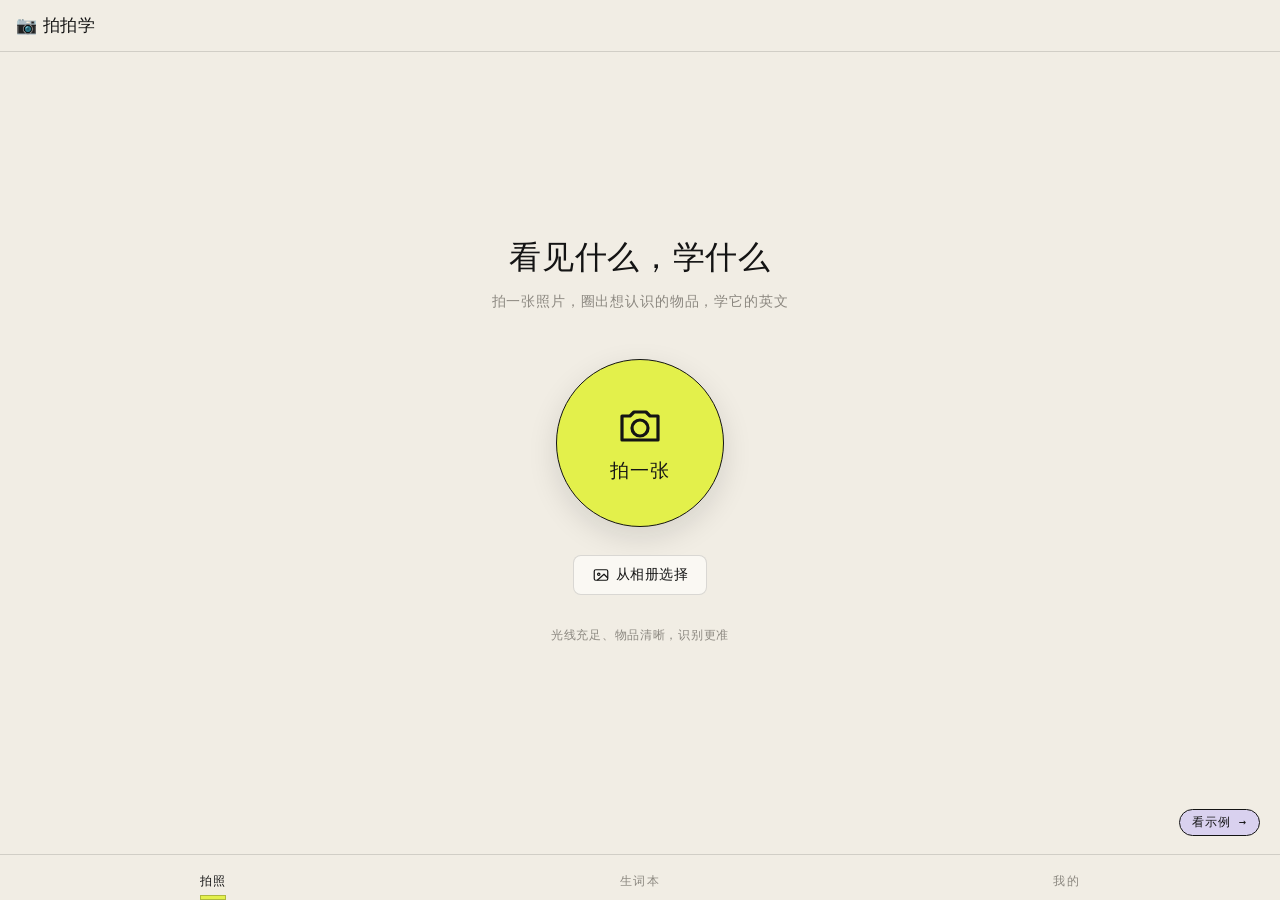
==== commit b41c0c09: "看示例改用黑字加淡紫下划线" ====
--- a/index.html
+++ b/index.html
@@ -18,7 +18,7 @@
   <meta name="apple-mobile-web-app-status-bar-style" content="default" />
   <meta name="apple-mobile-web-app-title" content="拍拍学" />
   <title>拍拍学</title>
-  <link rel="stylesheet" href="css/style.css?v=20261109DEMO4" />
+  <link rel="stylesheet" href="css/style.css?v=20261109DEMO3" />
 </head>
 <body>
   <!-- 首页：拍照入口 -->
--- a/css/style.css
+++ b/css/style.css
@@ -132,7 +132,6 @@
 
 /* ---------- 首页 ---------- */
 .home {
-  position: relative;
   flex: 1;
   display: flex;
   flex-direction: column;
@@ -203,9 +202,11 @@
 
 /* ---------- 免 key 演示入口（右下角淡紫胶囊） ---------- */
 .demo-link {
-  position: absolute;
+  position: fixed;
   right: 20px;
-  bottom: 4px;
+  bottom: 64px;
+  bottom: calc(64px + env(safe-area-inset-bottom, 0px));
+  z-index: 50;
   padding: 4px 12px;
   background: var(--lilac);
   border: 1px solid var(--ink);
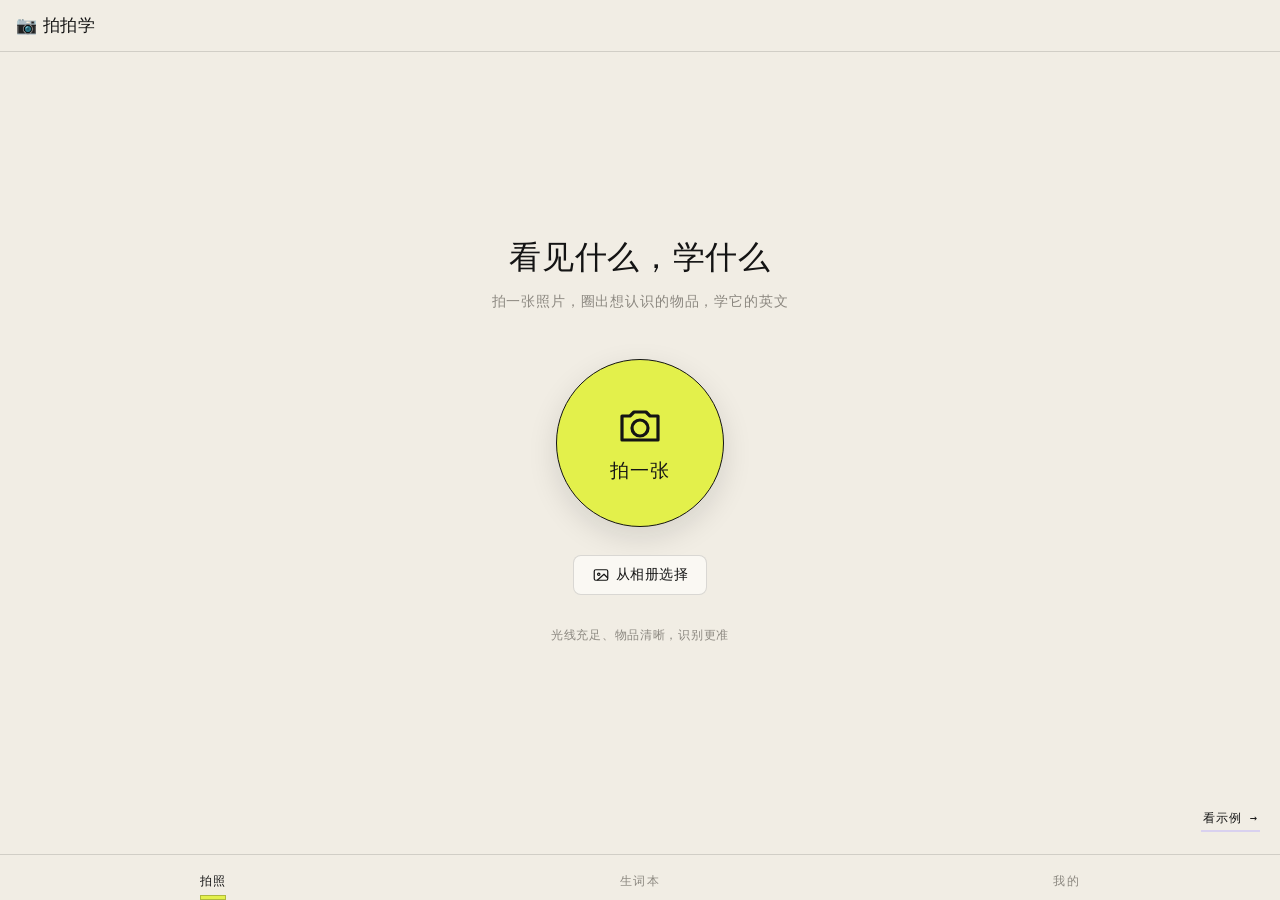
==== commit 08140df3: "修复 Service Worker 缓存导致样式不更新" ====
--- a/index.html
+++ b/index.html
@@ -18,7 +18,7 @@
   <meta name="apple-mobile-web-app-status-bar-style" content="default" />
   <meta name="apple-mobile-web-app-title" content="拍拍学" />
   <title>拍拍学</title>
-  <link rel="stylesheet" href="css/style.css?v=20261109DEMO3" />
+  <link rel="stylesheet" href="css/style.css?v=20261109DEMO4" />
 </head>
 <body>
   <!-- 首页：拍照入口 -->
--- a/css/style.css
+++ b/css/style.css
@@ -1,1176 +1,1173 @@
-/* ============================================
-   拍拍学 · 全局样式
-   视觉方向：编辑部纸张感（参考 OTIUM 编辑部）
-   纸白 + 墨黑 + 荧光黄绿 + 淡紫 + 朱红
-   规则：不做渐变、不做毛玻璃；荧光黄绿只做小面积焦点
-   ============================================ */
-
-:root {
-  /* ---- 纸与墨 ---- */
-  --paper:   #F1EDE4;   /* 页面底色：奶油纸 */
-  --paper-2: #FAF8F3;   /* 卡片底：比底色亮一档，读作"纸上的纸" */
-  --paper-3: #E5E5E2;   /* 冷灰：次级底 / 照片占位 */
-
-  --ink:     #141414;   /* 墨黑：主文字 */
-  --ink-2:   #55534E;   /* 次级文字 */
-  --ink-3:   #8C8880;   /* 弱文字 / 元信息 */
-  --ink-4:   #B5B1A9;   /* 最弱的图标 / 占位 */
-
-  --line:      rgba(20, 20, 20, 0.14);  /* 发丝分隔线 */
-  --line-soft: rgba(20, 20, 20, 0.07);
-
-  /* ---- 强调色 ---- */
-  --volt:     #E3F04B;  /* 荧光黄绿：焦点（对比度低，只做小面积） */
-  --volt-ink: #141414;  /* 荧光底上的文字一律用墨黑，绝不用白 */
-  --lilac:    #D9D1EF;  /* 淡紫：次级强调 */
-  --vermilion:#A33A2E;  /* 朱红：删除 / 纠错 */
-
-  /* ---- 字体 ---- */
-  --serif: Georgia, "Songti SC", "STSong", "Noto Serif SC", "Source Han Serif SC", "SimSun", "宋体", serif;
-  --sans:  -apple-system, BlinkMacSystemFont, "PingFang SC", "Helvetica Neue", "Microsoft YaHei", sans-serif;
-  --mono:  ui-monospace, SFMono-Regular, "SF Mono", Menlo, Consolas, monospace;
-
-  /* ---- 纸的投影（中性，不用彩色光晕）---- */
-  --shadow-card: 0 1px 2px rgba(20, 20, 20, 0.05), 0 8px 24px rgba(20, 20, 20, 0.07);
-  --shadow-lift: 0 10px 30px rgba(20, 20, 20, 0.12);
-
-  /* ---- 圆角：向"纸"收，不用大药丸 ---- */
-  --r-sm: 4px;
-  --r-md: 8px;
-  --r-lg: 12px;
-}
-
-* {
-  box-sizing: border-box;
-  -webkit-tap-highlight-color: transparent;
-}
-
-/* hidden 属性优先级兜底：.loading/.toast/.circle-mask 等
-   用 display:flex 定义了显示态，会覆盖 hidden 的 UA 默认 display:none，
-   导致打开页面就看到加载层。必须显式声明 hidden 永远隐藏。 */
-[hidden] {
-  display: none !important;
-}
-
-html, body {
-  margin: 0;
-  padding: 0;
-  font-family: var(--sans);
-  background: var(--paper);
-  color: var(--ink);
-  -webkit-font-smoothing: antialiased;
-  overscroll-behavior: none;
-}
-
-button {
-  font-family: inherit;
-  border: none;
-  background: none;
-  cursor: pointer;
-  color: inherit;
-}
-
-/* ---------- 页面切换 ---------- */
-.page {
-  display: none;
-  flex-direction: column;
-  min-height: 100vh;
-  position: relative;
-  padding-bottom: 60px; /* 给固定 tabbar 留出空间 */
-}
-.page--active {
-  display: flex;
-}
-
-/* ---------- 顶部条 ---------- */
-.topbar {
-  display: flex;
-  align-items: center;
-  justify-content: space-between;
-  padding: 14px 16px;
-  border-bottom: 1px solid var(--line);
-  background: var(--paper);
-  position: sticky;
-  top: 0;
-  z-index: 10;
-}
-.topbar__title {
-  font-family: var(--serif);
-  font-size: 17px;
-  font-weight: 500;
-  letter-spacing: 0.04em;
-}
-.topbar__counter {
-  font-family: var(--sans);
-  font-size: 12px;
-  font-weight: 400;
-  color: var(--ink-3);
-  margin-left: 6px;
-  letter-spacing: 0.02em;
-}
-.topbar__icon {
-  width: 36px;
-  height: 36px;
-  display: grid;
-  place-items: center;
-  color: var(--ink);
-  border-radius: 50%;
-  transition: background 0.15s;
-}
-.topbar__icon:active {
-  background: rgba(20, 20, 20, 0.06);
-}
-.logo {
-  font-family: var(--serif);
-  font-size: 17px;
-  font-weight: 500;
-  letter-spacing: 0.04em;
-  display: flex;
-  align-items: center;
-  gap: 6px;
-}
-
-/* ---------- 首页 ---------- */
-.home {
-  flex: 1;
-  display: flex;
-  flex-direction: column;
-  align-items: center;
-  justify-content: center;
-  padding: 40px 24px;
-  text-align: center;
-}
-.home__title {
-  font-family: var(--serif);
-  font-size: 32px;
-  font-weight: 500;
-  line-height: 1.35;
-  letter-spacing: 0.02em;
-  margin: 0 0 14px;
-}
-.home__sub {
-  color: var(--ink-3);
-  font-size: 14px;
-  letter-spacing: 0.06em;
-  margin: 0 0 48px;
-}
-.camera-btn {
-  width: 168px;
-  height: 168px;
-  border-radius: 50%;
-  background: var(--volt);
-  color: var(--volt-ink);
-  border: 1.5px solid var(--ink);
-  display: flex;
-  flex-direction: column;
-  align-items: center;
-  justify-content: center;
-  gap: 8px;
-  font-family: var(--serif);
-  font-size: 19px;
-  font-weight: 500;
-  letter-spacing: 0.06em;
-  box-shadow: var(--shadow-lift);
-  transition: transform 0.15s, box-shadow 0.15s;
-}
-.camera-btn:active {
-  transform: scale(0.96);
-  box-shadow: var(--shadow-card);
-}
-.album-btn {
-  margin-top: 28px;
-  display: inline-flex;
-  align-items: center;
-  gap: 6px;
-  color: var(--ink);
-  font-size: 14px;
-  letter-spacing: 0.04em;
-  padding: 10px 18px;
-  border-radius: var(--r-md);
-  background: var(--paper-2);
-  border: 1px solid var(--line);
-}
-.album-btn:active {
-  background: var(--paper-3);
-}
-.home__tip {
-  margin-top: 32px;
-  color: var(--ink-3);
-  font-size: 12px;
-  letter-spacing: 0.06em;
-}
-
-/* ---------- 免 key 演示入口（右下角淡紫胶囊） ---------- */
-.demo-link {
-  position: fixed;
-  right: 20px;
-  bottom: 64px;
-  bottom: calc(64px + env(safe-area-inset-bottom, 0px));
-  z-index: 50;
-  padding: 4px 12px;
-  background: var(--lilac);
-  border: 1px solid var(--ink);
-  border-radius: 999px;
-  color: var(--ink);
-  font-family: var(--mono);
-  font-size: 12px;
-  letter-spacing: 0.08em;
-  transition: transform 0.15s;
-}
-.demo-link:active {
-  transform: scale(0.96);
-}
-
-/* 结果页顶栏的演示徽标 */
-.demo-badge {
-  display: inline-block;
-  margin-left: 8px;
-  padding: 1px 7px;
-  border-radius: 999px;
-  background: var(--lilac);
-  border: 1px solid var(--ink);
-  color: var(--ink);
-  font-family: var(--sans);
-  font-size: 10px;
-  font-weight: 500;
-  letter-spacing: 0.08em;
-  vertical-align: 2px;
-}
-
-/* 矮屏（iPhone SE 等）：首页多了演示入口，收紧间距避免内容被裁掉 */
-@media (max-height: 680px) {
-  .home { padding: 24px; }
-  .home__sub { margin-bottom: 32px; }
-  .camera-btn { width: 148px; height: 148px; font-size: 18px; }
-  .album-btn { margin-top: 20px; }
-  .home__tip { margin-top: 20px; }
-}
-
-/* ---------- 底部 Tab ---------- */
-.tabbar {
-  display: flex;
-  border-top: 1px solid var(--line);
-  background: var(--paper);
-  padding: 8px 0 env(safe-area-inset-bottom, 12px);
-  position: fixed;
-  bottom: 0;
-  left: 0;
-  right: 0;
-  z-index: 100;
-}
-.tab {
-  flex: 1;
-  padding: 10px 0;
-  font-size: 12px;
-  letter-spacing: 0.1em;
-  color: var(--ink-3);
-  position: relative;
-}
-.tab--active {
-  color: var(--ink);
-  font-weight: 500;
-}
-.tab--active::after {
-  content: '';
-  position: absolute;
-  bottom: 0;
-  left: 50%;
-  transform: translateX(-50%);
-  width: 24px;
-  height: 3px;
-  background: var(--volt);
-  border: 1px solid rgba(20, 20, 20, 0.25);
-}
-
-/* ---------- 结果页 ---------- */
-.result {
-  flex: 1;
-  padding: 16px;
-  /* 底部 actionbar(~76px) + tabbar(~50px) + 安全区 */
-  padding-bottom: calc(140px + env(safe-area-inset-bottom, 0px));
-}
-.photo-wrap {
-  position: relative;
-  width: 100%;
-  border-radius: var(--r-md);
-  overflow: hidden;
-  background: var(--paper-3);
-  border: 1px solid var(--line);
-  /* touch-action 不在父级上设，避免和 canvas 的 touch-action: none 冲突；
-     JS 里 preventDefault() 阻止浏览器默认横向滚，只让纵向滚生效 */
-  margin-bottom: 16px;
-  aspect-ratio: 4 / 3;
-  display: flex;
-  align-items: center;
-  justify-content: center;
-  /* 圈画模式下键盘弹出时照片用 transform: scale() 缩放，这里让它平滑过渡 */
-  transition: transform 0.28s ease;
-}
-.photo-wrap img {
-  width: 100%;
-  height: 100%;
-  object-fit: cover;
-  display: block;
-}
-.circle-canvas {
-  position: absolute;
-  inset: 0;
-  width: 100%;
-  height: 100%;
-  z-index: 2; /* 明确压在照片之上，退出圈画模式后已画的圈也不会被盖掉 */
-  pointer-events: none;
-  touch-action: none;
-}
-.circle-canvas--active {
-  pointer-events: auto;
-  cursor: crosshair;
-}
-
-.status {
-  text-align: center;
-  color: var(--ink-3);
-  font-size: 12px;
-  letter-spacing: 0.06em;
-  margin: 8px 0 12px;
-  min-height: 18px;
-}
-
-/* ---------- 单词列表 ---------- */
-.wordlist {
-  background: var(--paper-2);
-  border-radius: var(--r-md);
-  border: 1px solid var(--line);
-  overflow: hidden;
-  margin-bottom: 16px;
-}
-.wordlist__head {
-  padding: 10px 14px;
-  font-size: 12px;
-  letter-spacing: 0.08em;
-  color: var(--ink-3);
-  border-bottom: 1px solid var(--line-soft);
-}
-.wordlist__head strong {
-  font-family: var(--serif);
-  color: var(--ink);
-  font-weight: 500;
-  font-size: 14px;
-}
-.wordlist ul {
-  list-style: none;
-  margin: 0;
-  padding: 0;
-}
-.word-row {
-  display: flex;
-  align-items: center;
-  gap: 12px;
-  padding: 12px 14px;
-  border-bottom: 1px solid var(--line-soft);
-}
-.word-row:last-child {
-  border-bottom: none;
-}
-.word-row__main {
-  flex: 1;
-  min-width: 0;
-}
-.word-row__en {
-  font-family: var(--serif);
-  font-size: 17px;
-  font-weight: 500;
-  color: var(--ink);
-  letter-spacing: 0.01em;
-}
-.word-row__meta {
-  font-size: 12px;
-  color: var(--ink-3);
-  letter-spacing: 0.03em;
-  margin-top: 2px;
-}
-.word-row__speak {
-  width: 32px;
-  height: 32px;
-  border-radius: 50%;
-  display: grid;
-  place-items: center;
-  color: var(--ink);
-  border: 1px solid var(--line);
-}
-.word-row__speak:active {
-  background: var(--volt);
-}
-.word-row__remove {
-  width: 28px;
-  height: 28px;
-  border-radius: 50%;
-  display: grid;
-  place-items: center;
-  color: var(--ink-4);
-}
-.word-row__remove:active {
-  color: var(--vermilion);
-  background: rgba(163, 58, 46, 0.08);
-}
-.word-row--empty {
-  padding: 24px 14px;
-  text-align: center;
-  color: var(--ink-3);
-  font-size: 13px;
-  letter-spacing: 0.04em;
-}
-
-/* ---------- 圈画入口 ---------- */
-.circle-entry {
-  display: inline-flex;
-  align-items: center;
-  gap: 8px;
-  padding: 10px 16px;
-  border-radius: var(--r-md);
-  border: 1.5px dashed var(--ink-3);
-  color: var(--ink);
-  font-size: 13px;
-  letter-spacing: 0.04em;
-  background: transparent;
-  margin: 0 auto;
-  display: flex;
-  width: fit-content;
-}
-.circle-entry:active {
-  background: var(--volt);
-  border-color: var(--ink);
-}
-
-/* ---------- 底部主操作 ---------- */
-.actionbar {
-  position: fixed;
-  left: 0;
-  right: 0;
-  /* 底部 tabbar 高约 50px，actionbar 要浮在它上方避免被挡住 */
-  bottom: calc(50px + env(safe-area-inset-bottom, 0px));
-  background: var(--paper);
-  padding: 12px 16px;
-  border-top: 1px solid var(--line);
-  text-align: center;
-  z-index: 20;
-}
-.btn-primary {
-  width: 100%;
-  height: 50px;
-  border-radius: var(--r-md);
-  background: var(--volt);
-  color: var(--volt-ink);
-  border: 1.5px solid var(--ink);
-  font-family: var(--serif);
-  font-size: 17px;
-  font-weight: 500;
-  letter-spacing: 0.08em;
-  transition: opacity 0.15s, transform 0.1s;
-}
-.btn-primary:disabled {
-  opacity: 0.45;
-  border-color: var(--line);
-}
-.btn-primary:active:not(:disabled) {
-  transform: scale(0.98);
-}
-.actionbar__hint {
-  margin: 8px 0 0;
-  color: var(--ink-3);
-  font-size: 12px;
-  letter-spacing: 0.04em;
-}
-
-/* ---------- 圈画蒙层 ----------
-   蒙层本身透明（照片不被压暗），只有顶条和底部输入条是不透明纸条；
-   照片由 JS 精确缩放到两条之间的可用区域（见 fitCircleLayout）。 */
-.circle-mask {
-  position: fixed;
-  inset: 0;
-  z-index: 101; /* 必须高于 .tabbar 的 100，否则输入条被底部导航挡住 */
-  display: flex;
-  flex-direction: column;
-  justify-content: space-between;
-  pointer-events: none; /* 让指针事件穿透到下面的圈画 canvas，否则整屏蒙层会吃掉所有手势 */
-}
-.circle-mask__top {
-  width: 100%;
-  display: flex;
-  align-items: center;
-  justify-content: space-between;
-  gap: 10px;
-  /* 浏览器模式下系统状态栏独立占位，不再预留 env(safe-area-inset-top)，
-     否则 vivo 等内核会多报一个安全区高度，顶部空一截；
-     全屏 PWA 模式（standalone）网页会延伸到状态栏下面，才需要避让（见文末覆盖）。 */
-  padding: 10px 12px;
-  background: var(--paper);
-  border-bottom: 1px solid var(--line);
-  pointer-events: auto; /* 不透明纸条要挡住手势，免得在顶条上画出圈 */
-}
-.circle-mask__tip {
-  flex: 1;
-  color: var(--ink-2);
-  font-family: var(--serif);
-  font-size: 13px;
-  line-height: 1.5;
-  letter-spacing: 0.04em;
-}
-.circle-mask__done {
-  flex: none;
-  height: 36px;
-  padding: 0 18px;
-  border-radius: var(--r-md);
-  background: var(--volt);
-  border: 1.5px solid var(--ink);
-  color: var(--volt-ink);
-  font-size: 14px;
-  font-weight: 500;
-  letter-spacing: 0.04em;
-}
-
-/* 输入条：始终 position:fixed（脱离文档流）。
-   平时贴底；键盘弹出时 body.circle-keyboard 把它沿 bottom 平滑滑到顶部——
-   输入框在键盘弹出前就已位于屏幕顶部，浏览器无需再「推页面露出输入框」，
-   从根上消除整屏上移、跳过头的问题。 */
-.circle-mask__bar {
-  pointer-events: auto;
-  position: fixed;
-  left: 0;
-  right: 0;
-  bottom: 0;
-  width: 100%;
-  display: flex;
-  align-items: center;
-  gap: 8px;
-  background: var(--paper);
-  border-top: 1px solid var(--line);
-  /* 顶部不再预留 env(safe-area-inset-top)：浏览器里系统状态栏已独立占位，
-     再让一次会多出一截空白；只保留底部安全区（贴底时避开手势条）。
-     上下内边距在「贴底 ↔ 贴顶」两态一致，bar 高度不变、滑动不跳。 */
-  padding: 10px 12px calc(env(safe-area-inset-bottom, 0px) + 10px);
-  transition: bottom 0.22s ease, border-color 0.22s ease;
-  z-index: 101;
-}
-/* 键盘态：输入条贴到屏幕顶部（--circle-bar-h 由 JS 实测填入） */
-body.circle-keyboard .circle-mask__bar {
-  bottom: calc(100% - var(--circle-bar-h, 60px));
-  border-top-color: transparent;
-  border-bottom: 1px solid var(--line);
-}
-body.circle-keyboard .circle-mask__top {
-  display: none;
-}
-/* 全屏 PWA（添加到主屏幕）下，网页内容延伸到系统状态栏/手势条后面，
-   顶部需要避让安全区；普通浏览器模式（display-mode: browser）不需要。 */
-@media (display-mode: standalone) {
-  .circle-mask__top {
-    padding-top: calc(env(safe-area-inset-top, 0px) + 10px);
-  }
-  body.circle-keyboard .circle-mask__bar {
-    padding-top: calc(env(safe-area-inset-top, 0px) + 10px);
-  }
-}
-.circle-mask__undo {
-  flex: none;
-  width: 40px;
-  height: 40px;
-  border-radius: var(--r-md);
-  background: var(--paper-3);
-  color: var(--ink);
-  font-size: 16px;
-}
-.circle-mask__input {
-  flex: 1;
-  min-width: 0;
-  height: 40px;
-  border: 1px solid var(--line);
-  border-radius: var(--r-md);
-  background: var(--paper);
-  padding: 0 12px;
-  font-size: 16px; /* 小于 16px 时 iOS 聚焦会自动放大页面 */
-  color: var(--ink);
-  outline: none;
-}
-.circle-mask__input:focus {
-  border-color: var(--ink);
-}
-.circle-mask__add {
-  flex: none;
-  height: 40px;
-  padding: 0 18px;
-  border-radius: var(--r-md);
-  background: var(--volt);
-  border: 1.5px solid var(--ink);
-  color: var(--volt-ink);
-  font-size: 15px;
-  font-weight: 500;
-  letter-spacing: 0.04em;
-}
-
-/* ---------- 圈画模式：锁定全屏，只留 顶条 / 照片 / 输入条 ----------
-   进圈画模式时 JS 给 body 加 .circle-mode：藏掉顶栏、状态行、单词表、
-   「再圈一个词」和底部黄色按钮，页面不再滚动，照片独占屏幕中段。 */
-body.circle-mode {
-  overflow: hidden;
-}
-body.circle-mode .topbar,
-body.circle-mode .status,
-body.circle-mode .wordlist,
-body.circle-mode .circle-entry,
-body.circle-mode .actionbar,
-body.circle-mode .tabbar {
-  display: none;
-}
-body.circle-mode .result {
-  padding: 0 12px;
-}
-/* 圈画模式下照片 fixed 定位：和输入条同机制跟随可视区域。
-   键盘弹出时照片 top 改到「已上移的输入条」下方，能拿到可视高度的浏览器
-   会额外等比缩小照片；拿不到键盘高度的浏览器（部分国产定制内核）照片保持
-   原尺寸，下半部分被键盘盖住——但顶部和所圈区域不会再被推出屏幕。 */
-body.circle-mode .photo-wrap {
-  position: fixed;
-  left: 50%;
-  margin: 0;
-  z-index: 5;
-  transition: transform 0.22s ease, top 0.22s ease;
-}
-/* 旧的「按高度媒体查询藏顶条」已废弃：不报告键盘高度的浏览器永远不会命中，
-   改由 body.circle-keyboard 类控制（见 .circle-mask__bar 键盘态）。 */
-
-/* ---------- 加载层 ---------- */
-.loading {
-  position: fixed;
-  inset: 0;
-  background: rgba(20, 20, 20, 0.55);
-  display: flex;
-  flex-direction: column;
-  align-items: center;
-  justify-content: center;
-  gap: 12px;
-  z-index: 50;
-  color: #F1EDE4;
-}
-.loading__spinner {
-  width: 36px;
-  height: 36px;
-  border: 3px solid rgba(241, 237, 228, 0.25);
-  border-top-color: var(--volt);
-  border-radius: 50%;
-  animation: spin 0.8s linear infinite;
-}
-@keyframes spin {
-  to { transform: rotate(360deg); }
-}
-.loading p {
-  margin: 0;
-  font-size: 13px;
-  letter-spacing: 0.08em;
-}
-
-/* ---------- Toast ---------- */
-.toast {
-  position: fixed;
-  left: 50%;
-  top: 50%;
-  transform: translate(-50%, -50%);
-  background: var(--ink);
-  color: var(--paper);
-  padding: 10px 16px;
-  border-radius: var(--r-md);
-  font-size: 13px;
-  letter-spacing: 0.06em;
-  z-index: 60;
-  pointer-events: none;
-  animation: fade 0.2s;
-}
-@keyframes fade {
-  from { opacity: 0; }
-  to   { opacity: 1; }
-}
-
-/* ---------- 设置页 ---------- */
-.settings {
-  flex: 1;
-  padding: 16px;
-  padding-bottom: 32px;
-}
-.settings__card {
-  background: var(--paper-2);
-  border-radius: var(--r-lg);
-  border: 1px solid var(--line);
-  padding: 20px 16px;
-  margin-bottom: 16px;
-}
-.settings__title {
-  font-family: var(--serif);
-  font-size: 18px;
-  font-weight: 500;
-  letter-spacing: 0.04em;
-  margin: 0 0 8px;
-}
-.settings__desc {
-  color: var(--ink-2);
-  font-size: 13px;
-  line-height: 1.6;
-  letter-spacing: 0.02em;
-  margin: 0 0 16px;
-}
-.settings__input {
-  width: 100%;
-  height: 44px;
-  border: 1.5px solid var(--line);
-  border-radius: var(--r-md);
-  background: var(--paper);
-  padding: 0 14px;
-  font-size: 15px;
-  color: var(--ink);
-  font-family: var(--mono);
-  outline: none;
-  transition: border-color 0.15s;
-  margin-bottom: 8px;
-}
-.settings__input:focus {
-  border-color: var(--ink);
-}
-.settings__status {
-  font-size: 12px;
-  letter-spacing: 0.06em;
-  color: var(--ink-3);
-  margin: 0 0 12px;
-}
-.settings__help {
-  font-size: 12px;
-  color: var(--ink-3);
-  line-height: 1.6;
-  letter-spacing: 0.02em;
-  margin: 0;
-}
-.settings__help a {
-  color: var(--ink);
-  text-decoration: underline;
-  text-underline-offset: 2px;
-}
-.settings__help a:active {
-  background: var(--volt);
-}
-.settings__label {
-  display: block;
-  font-size: 12px;
-  letter-spacing: 0.06em;
-  color: var(--ink-3);
-  margin: 12px 0 6px;
-}
-.settings__actions {
-  display: flex;
-  flex-direction: column;
-  gap: 10px;
-  margin-bottom: 24px;
-}
-.btn-ghost {
-  width: 100%;
-  height: 44px;
-  border-radius: var(--r-md);
-  background: transparent;
-  color: var(--ink-3);
-  font-size: 14px;
-  letter-spacing: 0.06em;
-  border: 1px solid var(--line);
-  transition: color 0.15s, background 0.15s;
-}
-.btn-ghost:active {
-  color: var(--vermilion);
-  background: rgba(163, 58, 46, 0.06);
-}
-
-/* ---------- 设置页 · 高级折叠区（识别模型，一般不用动） ---------- */
-.settings__advanced {
-  background: var(--paper-2);
-  border: 1px solid var(--line);
-  border-radius: var(--r-lg);
-  padding: 0 16px;
-  margin-bottom: 16px;
-}
-.settings__advanced-summary {
-  display: flex;
-  align-items: center;
-  gap: 10px;
-  padding: 15px 0;
-  font-size: 14px;
-  letter-spacing: 0.04em;
-  color: var(--ink);
-  cursor: pointer;
-  list-style: none;
-}
-.settings__advanced-summary::-webkit-details-marker {
-  display: none;
-}
-.settings__advanced-summary::after {
-  content: '＋';
-  color: var(--ink-3);
-  font-size: 14px;
-}
-.settings__advanced-hint {
-  margin-left: auto;
-  font-size: 11px;
-  color: var(--ink-3);
-  letter-spacing: 0.04em;
-}
-.settings__advanced[open] .settings__advanced-summary {
-  border-bottom: 1px solid var(--line-soft);
-  margin-bottom: 14px;
-}
-.settings__advanced[open] .settings__advanced-summary::after {
-  content: '－';
-}
-.settings__advanced > :last-child {
-  margin-bottom: 16px;
-}
-.settings__about {
-  text-align: center;
-  color: var(--ink-3);
-  font-size: 11px;
-  letter-spacing: 0.14em;
-  margin-top: 32px;
-}
-/* 构建标记：比正文再淡一档，只做版本自证，不抢视线 */
-.settings__build {
-  margin: 6px 0 0;
-  color: var(--ink-4);
-  font-size: 10px;
-  letter-spacing: 0.1em;
-  font-family: var(--mono);
-}
-
-/* ---------- 对话面板 ---------- */
-#dialog-panel {
-  margin-top: 16px;
-  padding: 16px;
-  background: var(--paper-2);
-  border: 1px solid var(--line);
-  border-radius: var(--r-md);
-}
-.dialog-head {
-  display: flex;
-  align-items: center;
-  justify-content: space-between;
-  margin-bottom: 6px;
-}
-.dialog-title {
-  font-family: var(--serif);
-  font-size: 15px;
-  font-weight: 500;
-  letter-spacing: 0.04em;
-}
-.dialog-close {
-  color: var(--ink-3);
-  font-size: 22px;
-  line-height: 1;
-  width: 28px; height: 28px;
-  display: grid; place-items: center;
-  border-radius: 50%;
-  transition: background 0.15s;
-}
-.dialog-close:active { background: var(--paper-3); }
-.dialog-scene {
-  margin: 0 0 12px;
-  font-size: 13px;
-  color: var(--ink-2);
-  font-style: italic;
-  letter-spacing: 0.02em;
-  padding-bottom: 10px;
-  border-bottom: 1px dashed var(--line);
-}
-.dialog-turns {
-  display: flex;
-  flex-direction: column;
-  gap: 14px;
-}
-.dialog-turn {
-  position: relative;
-  padding: 10px 12px;
-  border-radius: var(--r-sm);
-  background: var(--paper);
-  border: 1px solid var(--line-soft);
-}
-.dialog-turn--a { border-left: 3px solid var(--ink); }
-.dialog-turn--b { border-left: 3px solid var(--ink-3); }
-.dialog-turn__who {
-  display: inline-block;
-  font-size: 11px;
-  font-weight: 600;
-  color: var(--ink-3);
-  letter-spacing: 0.08em;
-  margin-bottom: 4px;
-}
-.dialog-turn__en {
-  margin: 0;
-  font-size: 15px;
-  line-height: 1.5;
-  color: var(--ink);
-}
-.dialog-turn__zh {
-  margin: 4px 0 0;
-  font-size: 12px;
-  color: var(--ink-2);
-  line-height: 1.5;
-}
-.dialog-turn__hl {
-  margin: 6px 0 0;
-  display: flex;
-  flex-wrap: wrap;
-  gap: 6px;
-}
-.dialog-hl {
-  background: var(--volt);
-  color: var(--volt-ink);
-  padding: 1px 8px;
-  border-radius: 999px;
-  font-size: 11px;
-  font-weight: 500;
-  letter-spacing: 0.02em;
-}
-.dialog-turn__speak {
-  position: absolute;
-  top: 8px; right: 8px;
-  font-size: 14px;
-  opacity: 0.5;
-  width: 28px; height: 28px;
-  border-radius: 50%;
-  display: grid; place-items: center;
-  transition: opacity 0.15s, background 0.15s;
-}
-.dialog-turn__speak:active { opacity: 1; background: var(--paper-3); }
-
-/* ---------- 对话卡片 Modal ---------- */
-.dialog-modal {
-  position: fixed;
-  inset: 0;
-  z-index: 200;
-  display: flex;
-  align-items: center;
-  justify-content: center;
-  padding: 24px 16px;
-}
-.dialog-modal__backdrop {
-  position: absolute;
-  inset: 0;
-  background: rgba(20, 20, 20, 0.45);
-  backdrop-filter: blur(2px);
-}
-.dialog-modal__card {
-  position: relative;
-  z-index: 1;
-  width: 100%;
-  max-width: 420px;
-  max-height: 88vh;
-  background: var(--paper-2);
-  border: 1px solid var(--line);
-  border-radius: var(--r-lg);
-  box-shadow: var(--shadow-lift);
-  display: flex;
-  flex-direction: column;
-  overflow: hidden;
-  animation: modalIn 0.22s ease-out;
-}
-@keyframes modalIn {
-  from { opacity: 0; transform: translateY(12px) scale(0.97); }
-  to   { opacity: 1; transform: none; }
-}
-.dialog-modal__head {
-  flex: 0 0 auto;
-  display: flex;
-  align-items: center;
-  justify-content: space-between;
-  padding: 14px 16px 10px;
-  border-bottom: 1px solid var(--line);
-  background: var(--paper-2);
-}
-.dialog-modal__title {
-  font-family: var(--serif);
-  font-size: 16px;
-  font-weight: 500;
-  letter-spacing: 0.04em;
-}
-.dialog-modal__close {
-  color: var(--ink-3);
-  font-size: 24px;
-  line-height: 1;
-  width: 32px; height: 32px;
-  display: grid; place-items: center;
-  border-radius: 50%;
-  transition: background 0.15s;
-}
-.dialog-modal__close:active { background: var(--paper-3); }
-.dialog-modal__scene {
-  margin: 0;
-  padding: 10px 16px;
-  font-size: 13px;
-  color: var(--ink-2);
-  font-style: italic;
-  border-bottom: 1px dashed var(--line);
-  flex: 0 0 auto;
-}
-.dialog-modal__body {
-  flex: 1 1 auto;
-  overflow-y: auto;
-  padding: 14px 16px;
-  display: flex;
-  flex-direction: column;
-  gap: 14px;
-}
-/* A/B 气泡 */
-.dm-turn {
-  display: flex;
-  flex-direction: column;
-  max-width: 85%;
-}
-/* 演示模式：对话逐条浮现，模拟"正在打出来" */
-.dm-turn--demo-in {
-  opacity: 0;
-  animation: dmTurnIn 0.32s ease-out forwards;
-}
-@keyframes dmTurnIn {
-  from { opacity: 0; transform: translateY(6px); }
-  to   { opacity: 1; transform: none; }
-}
-.dm-turn--a { align-self: flex-start; }
-.dm-turn--b { align-self: flex-end; }
-.dm-turn__who {
-  font-size: 11px;
-  font-weight: 600;
-  color: var(--ink-3);
-  letter-spacing: 0.08em;
-  margin-bottom: 3px;
-}
-.dm-turn--b .dm-turn__who { text-align: right; }
-.dm-bubble {
-  padding: 10px 12px;
-  border-radius: 14px;
-  line-height: 1.55;
-}
-.dm-turn--a .dm-bubble {
-  background: var(--paper);
-  border: 1px solid var(--line-soft);
-  border-top-left-radius: var(--r-sm);
-}
-.dm-turn--b .dm-bubble {
-  background: var(--ink);
-  color: var(--paper-2);
-  border-top-right-radius: var(--r-sm);
-}
-.dm-bubble__en {
-  margin: 0;
-  font-size: 15px;
-}
-.dm-turn--b .dm-bubble__en { color: var(--paper-2); }
-.dm-bubble__zh {
-  margin: 4px 0 0;
-  font-size: 12px;
-  opacity: 0.75;
-}
-.dm-turn__hl {
-  margin: 4px 0 0;
-  display: flex;
-  flex-wrap: wrap;
-  gap: 5px;
-}
-.dm-turn--b .dm-hl {
-  background: var(--volt);
-  color: var(--volt-ink);
-}
-.dm-hl {
-  background: var(--volt);
-  color: var(--volt-ink);
-  padding: 1px 7px;
-  border-radius: 999px;
-  font-size: 11px;
-  font-weight: 500;
-}
-.dm-turn__speak {
-  align-self: flex-end;
-  margin-top: 4px;
-  font-size: 13px;
-  opacity: 0.45;
-  width: 26px; height: 26px;
-  border-radius: 50%;
-  display: grid; place-items: center;
-  transition: opacity 0.15s, background 0.15s;
-}
-.dm-turn__speak:active { opacity: 1; background: var(--paper-3); }
-.dm-turn--b .dm-turn__speak { opacity: 0.55; }
-.dm-turn--b .dm-turn__speak:active { opacity: 1; background: rgba(255,255,255,0.35); }
-/* 播放中：喇叭脉冲 */
-.dm-turn__speak.is-playing {
-  opacity: 1;
-  animation: tts-pulse 0.9s ease-in-out infinite;
-}
-@keyframes tts-pulse {
-  0%, 100% { transform: scale(1); }
-  50% { transform: scale(1.3); }
-}
-.dialog-modal__foot {
-  flex: 0 0 auto;
-  padding: 10px 16px calc(env(safe-area-inset-bottom,0px)+12px);
-  border-top: 1px solid var(--line);
-  background: var(--paper-2);
-}
-.dialog-modal__foot .btn-primary { width: 100%; }
-
-/* ---------- 生词本（历史对话列表） ---------- */
-.vocab {
-  flex: 1;
-  padding: 16px;
-  overflow-y: auto;
-}
-.vocab__empty {
-  text-align: center;
-  margin-top: 80px;
-  color: var(--ink-3);
-  font-size: 13px;
-  line-height: 1.7;
-}
-.vocab__list {
-  list-style: none;
-  margin: 0;
-  padding: 0;
-  display: flex;
-  flex-direction: column;
-  gap: 10px;
-}
-.vocab-item {
-  background: var(--paper-2);
-  border: 1px solid var(--line);
-  border-radius: var(--r-md);
-  padding: 14px;
-  display: flex;
-  align-items: flex-start;
-  justify-content: space-between;
-  gap: 10px;
-}
-.vocab-item__main { flex: 1; min-width: 0; }
-.vocab-item__scene {
-  font-family: var(--serif);
-  font-size: 15px;
-  font-weight: 500;
-  letter-spacing: 0.02em;
-  margin: 0 0 4px;
-}
-.vocab-item__words {
-  font-size: 12px;
-  color: var(--ink-2);
-  display: flex;
-  flex-wrap: wrap;
-  gap: 5px;
-  margin: 0 0 4px;
-}
-.vocab-item__date {
-  font-size: 11px;
-  color: var(--ink-3);
-  letter-spacing: 0.04em;
-}
-.vocab-item__open {
-  font-size: 20px;
-  color: var(--ink-3);
-  padding: 4px 6px;
-}
+/* ============================================
+   拍拍学 · 全局样式
+   视觉方向：编辑部纸张感（参考 OTIUM 编辑部）
+   纸白 + 墨黑 + 荧光黄绿 + 淡紫 + 朱红
+   规则：不做渐变、不做毛玻璃；荧光黄绿只做小面积焦点
+   ============================================ */
+
+:root {
+  /* ---- 纸与墨 ---- */
+  --paper:   #F1EDE4;   /* 页面底色：奶油纸 */
+  --paper-2: #FAF8F3;   /* 卡片底：比底色亮一档，读作"纸上的纸" */
+  --paper-3: #E5E5E2;   /* 冷灰：次级底 / 照片占位 */
+
+  --ink:     #141414;   /* 墨黑：主文字 */
+  --ink-2:   #55534E;   /* 次级文字 */
+  --ink-3:   #8C8880;   /* 弱文字 / 元信息 */
+  --ink-4:   #B5B1A9;   /* 最弱的图标 / 占位 */
+
+  --line:      rgba(20, 20, 20, 0.14);  /* 发丝分隔线 */
+  --line-soft: rgba(20, 20, 20, 0.07);
+
+  /* ---- 强调色 ---- */
+  --volt:     #E3F04B;  /* 荧光黄绿：焦点（对比度低，只做小面积） */
+  --volt-ink: #141414;  /* 荧光底上的文字一律用墨黑，绝不用白 */
+  --lilac:    #D9D1EF;  /* 淡紫：次级强调 */
+  --vermilion:#A33A2E;  /* 朱红：删除 / 纠错 */
+
+  /* ---- 字体 ---- */
+  --serif: Georgia, "Songti SC", "STSong", "Noto Serif SC", "Source Han Serif SC", "SimSun", "宋体", serif;
+  --sans:  -apple-system, BlinkMacSystemFont, "PingFang SC", "Helvetica Neue", "Microsoft YaHei", sans-serif;
+  --mono:  ui-monospace, SFMono-Regular, "SF Mono", Menlo, Consolas, monospace;
+
+  /* ---- 纸的投影（中性，不用彩色光晕）---- */
+  --shadow-card: 0 1px 2px rgba(20, 20, 20, 0.05), 0 8px 24px rgba(20, 20, 20, 0.07);
+  --shadow-lift: 0 10px 30px rgba(20, 20, 20, 0.12);
+
+  /* ---- 圆角：向"纸"收，不用大药丸 ---- */
+  --r-sm: 4px;
+  --r-md: 8px;
+  --r-lg: 12px;
+}
+
+* {
+  box-sizing: border-box;
+  -webkit-tap-highlight-color: transparent;
+}
+
+/* hidden 属性优先级兜底：.loading/.toast/.circle-mask 等
+   用 display:flex 定义了显示态，会覆盖 hidden 的 UA 默认 display:none，
+   导致打开页面就看到加载层。必须显式声明 hidden 永远隐藏。 */
+[hidden] {
+  display: none !important;
+}
+
+html, body {
+  margin: 0;
+  padding: 0;
+  font-family: var(--sans);
+  background: var(--paper);
+  color: var(--ink);
+  -webkit-font-smoothing: antialiased;
+  overscroll-behavior: none;
+}
+
+button {
+  font-family: inherit;
+  border: none;
+  background: none;
+  cursor: pointer;
+  color: inherit;
+}
+
+/* ---------- 页面切换 ---------- */
+.page {
+  display: none;
+  flex-direction: column;
+  min-height: 100vh;
+  position: relative;
+  padding-bottom: 60px; /* 给固定 tabbar 留出空间 */
+}
+.page--active {
+  display: flex;
+}
+
+/* ---------- 顶部条 ---------- */
+.topbar {
+  display: flex;
+  align-items: center;
+  justify-content: space-between;
+  padding: 14px 16px;
+  border-bottom: 1px solid var(--line);
+  background: var(--paper);
+  position: sticky;
+  top: 0;
+  z-index: 10;
+}
+.topbar__title {
+  font-family: var(--serif);
+  font-size: 17px;
+  font-weight: 500;
+  letter-spacing: 0.04em;
+}
+.topbar__counter {
+  font-family: var(--sans);
+  font-size: 12px;
+  font-weight: 400;
+  color: var(--ink-3);
+  margin-left: 6px;
+  letter-spacing: 0.02em;
+}
+.topbar__icon {
+  width: 36px;
+  height: 36px;
+  display: grid;
+  place-items: center;
+  color: var(--ink);
+  border-radius: 50%;
+  transition: background 0.15s;
+}
+.topbar__icon:active {
+  background: rgba(20, 20, 20, 0.06);
+}
+.logo {
+  font-family: var(--serif);
+  font-size: 17px;
+  font-weight: 500;
+  letter-spacing: 0.04em;
+  display: flex;
+  align-items: center;
+  gap: 6px;
+}
+
+/* ---------- 首页 ---------- */
+.home {
+  position: relative;
+  flex: 1;
+  display: flex;
+  flex-direction: column;
+  align-items: center;
+  justify-content: center;
+  padding: 40px 24px;
+  text-align: center;
+}
+.home__title {
+  font-family: var(--serif);
+  font-size: 32px;
+  font-weight: 500;
+  line-height: 1.35;
+  letter-spacing: 0.02em;
+  margin: 0 0 14px;
+}
+.home__sub {
+  color: var(--ink-3);
+  font-size: 14px;
+  letter-spacing: 0.06em;
+  margin: 0 0 48px;
+}
+.camera-btn {
+  width: 168px;
+  height: 168px;
+  border-radius: 50%;
+  background: var(--volt);
+  color: var(--volt-ink);
+  border: 1.5px solid var(--ink);
+  display: flex;
+  flex-direction: column;
+  align-items: center;
+  justify-content: center;
+  gap: 8px;
+  font-family: var(--serif);
+  font-size: 19px;
+  font-weight: 500;
+  letter-spacing: 0.06em;
+  box-shadow: var(--shadow-lift);
+  transition: transform 0.15s, box-shadow 0.15s;
+}
+.camera-btn:active {
+  transform: scale(0.96);
+  box-shadow: var(--shadow-card);
+}
+.album-btn {
+  margin-top: 28px;
+  display: inline-flex;
+  align-items: center;
+  gap: 6px;
+  color: var(--ink);
+  font-size: 14px;
+  letter-spacing: 0.04em;
+  padding: 10px 18px;
+  border-radius: var(--r-md);
+  background: var(--paper-2);
+  border: 1px solid var(--line);
+}
+.album-btn:active {
+  background: var(--paper-3);
+}
+.home__tip {
+  margin-top: 32px;
+  color: var(--ink-3);
+  font-size: 12px;
+  letter-spacing: 0.06em;
+}
+
+/* ---------- 免 key 演示入口（右下角文字链） ---------- */
+.demo-link {
+  position: absolute;
+  right: 20px;
+  bottom: 8px;
+  padding: 4px 2px 3px;
+  color: var(--ink);
+  font-family: var(--mono);
+  font-size: 12px;
+  letter-spacing: 0.08em;
+  border-bottom: 2px solid var(--lilac);
+  transition: opacity 0.15s;
+}
+.demo-link:active {
+  opacity: 0.55;
+}
+
+/* 结果页顶栏的演示徽标 */
+.demo-badge {
+  display: inline-block;
+  margin-left: 8px;
+  padding: 1px 7px;
+  border-radius: 999px;
+  background: var(--lilac);
+  border: 1px solid var(--ink);
+  color: var(--ink);
+  font-family: var(--sans);
+  font-size: 10px;
+  font-weight: 500;
+  letter-spacing: 0.08em;
+  vertical-align: 2px;
+}
+
+/* 矮屏（iPhone SE 等）：首页多了演示入口，收紧间距避免内容被裁掉 */
+@media (max-height: 680px) {
+  .home { padding: 24px; }
+  .home__sub { margin-bottom: 32px; }
+  .camera-btn { width: 148px; height: 148px; font-size: 18px; }
+  .album-btn { margin-top: 20px; }
+  .home__tip { margin-top: 20px; }
+}
+
+/* ---------- 底部 Tab ---------- */
+.tabbar {
+  display: flex;
+  border-top: 1px solid var(--line);
+  background: var(--paper);
+  padding: 8px 0 env(safe-area-inset-bottom, 12px);
+  position: fixed;
+  bottom: 0;
+  left: 0;
+  right: 0;
+  z-index: 100;
+}
+.tab {
+  flex: 1;
+  padding: 10px 0;
+  font-size: 12px;
+  letter-spacing: 0.1em;
+  color: var(--ink-3);
+  position: relative;
+}
+.tab--active {
+  color: var(--ink);
+  font-weight: 500;
+}
+.tab--active::after {
+  content: '';
+  position: absolute;
+  bottom: 0;
+  left: 50%;
+  transform: translateX(-50%);
+  width: 24px;
+  height: 3px;
+  background: var(--volt);
+  border: 1px solid rgba(20, 20, 20, 0.25);
+}
+
+/* ---------- 结果页 ---------- */
+.result {
+  flex: 1;
+  padding: 16px;
+  /* 底部 actionbar(~76px) + tabbar(~50px) + 安全区 */
+  padding-bottom: calc(140px + env(safe-area-inset-bottom, 0px));
+}
+.photo-wrap {
+  position: relative;
+  width: 100%;
+  border-radius: var(--r-md);
+  overflow: hidden;
+  background: var(--paper-3);
+  border: 1px solid var(--line);
+  /* touch-action 不在父级上设，避免和 canvas 的 touch-action: none 冲突；
+     JS 里 preventDefault() 阻止浏览器默认横向滚，只让纵向滚生效 */
+  margin-bottom: 16px;
+  aspect-ratio: 4 / 3;
+  display: flex;
+  align-items: center;
+  justify-content: center;
+  /* 圈画模式下键盘弹出时照片用 transform: scale() 缩放，这里让它平滑过渡 */
+  transition: transform 0.28s ease;
+}
+.photo-wrap img {
+  width: 100%;
+  height: 100%;
+  object-fit: cover;
+  display: block;
+}
+.circle-canvas {
+  position: absolute;
+  inset: 0;
+  width: 100%;
+  height: 100%;
+  z-index: 2; /* 明确压在照片之上，退出圈画模式后已画的圈也不会被盖掉 */
+  pointer-events: none;
+  touch-action: none;
+}
+.circle-canvas--active {
+  pointer-events: auto;
+  cursor: crosshair;
+}
+
+.status {
+  text-align: center;
+  color: var(--ink-3);
+  font-size: 12px;
+  letter-spacing: 0.06em;
+  margin: 8px 0 12px;
+  min-height: 18px;
+}
+
+/* ---------- 单词列表 ---------- */
+.wordlist {
+  background: var(--paper-2);
+  border-radius: var(--r-md);
+  border: 1px solid var(--line);
+  overflow: hidden;
+  margin-bottom: 16px;
+}
+.wordlist__head {
+  padding: 10px 14px;
+  font-size: 12px;
+  letter-spacing: 0.08em;
+  color: var(--ink-3);
+  border-bottom: 1px solid var(--line-soft);
+}
+.wordlist__head strong {
+  font-family: var(--serif);
+  color: var(--ink);
+  font-weight: 500;
+  font-size: 14px;
+}
+.wordlist ul {
+  list-style: none;
+  margin: 0;
+  padding: 0;
+}
+.word-row {
+  display: flex;
+  align-items: center;
+  gap: 12px;
+  padding: 12px 14px;
+  border-bottom: 1px solid var(--line-soft);
+}
+.word-row:last-child {
+  border-bottom: none;
+}
+.word-row__main {
+  flex: 1;
+  min-width: 0;
+}
+.word-row__en {
+  font-family: var(--serif);
+  font-size: 17px;
+  font-weight: 500;
+  color: var(--ink);
+  letter-spacing: 0.01em;
+}
+.word-row__meta {
+  font-size: 12px;
+  color: var(--ink-3);
+  letter-spacing: 0.03em;
+  margin-top: 2px;
+}
+.word-row__speak {
+  width: 32px;
+  height: 32px;
+  border-radius: 50%;
+  display: grid;
+  place-items: center;
+  color: var(--ink);
+  border: 1px solid var(--line);
+}
+.word-row__speak:active {
+  background: var(--volt);
+}
+.word-row__remove {
+  width: 28px;
+  height: 28px;
+  border-radius: 50%;
+  display: grid;
+  place-items: center;
+  color: var(--ink-4);
+}
+.word-row__remove:active {
+  color: var(--vermilion);
+  background: rgba(163, 58, 46, 0.08);
+}
+.word-row--empty {
+  padding: 24px 14px;
+  text-align: center;
+  color: var(--ink-3);
+  font-size: 13px;
+  letter-spacing: 0.04em;
+}
+
+/* ---------- 圈画入口 ---------- */
+.circle-entry {
+  display: inline-flex;
+  align-items: center;
+  gap: 8px;
+  padding: 10px 16px;
+  border-radius: var(--r-md);
+  border: 1.5px dashed var(--ink-3);
+  color: var(--ink);
+  font-size: 13px;
+  letter-spacing: 0.04em;
+  background: transparent;
+  margin: 0 auto;
+  display: flex;
+  width: fit-content;
+}
+.circle-entry:active {
+  background: var(--volt);
+  border-color: var(--ink);
+}
+
+/* ---------- 底部主操作 ---------- */
+.actionbar {
+  position: fixed;
+  left: 0;
+  right: 0;
+  /* 底部 tabbar 高约 50px，actionbar 要浮在它上方避免被挡住 */
+  bottom: calc(50px + env(safe-area-inset-bottom, 0px));
+  background: var(--paper);
+  padding: 12px 16px;
+  border-top: 1px solid var(--line);
+  text-align: center;
+  z-index: 20;
+}
+.btn-primary {
+  width: 100%;
+  height: 50px;
+  border-radius: var(--r-md);
+  background: var(--volt);
+  color: var(--volt-ink);
+  border: 1.5px solid var(--ink);
+  font-family: var(--serif);
+  font-size: 17px;
+  font-weight: 500;
+  letter-spacing: 0.08em;
+  transition: opacity 0.15s, transform 0.1s;
+}
+.btn-primary:disabled {
+  opacity: 0.45;
+  border-color: var(--line);
+}
+.btn-primary:active:not(:disabled) {
+  transform: scale(0.98);
+}
+.actionbar__hint {
+  margin: 8px 0 0;
+  color: var(--ink-3);
+  font-size: 12px;
+  letter-spacing: 0.04em;
+}
+
+/* ---------- 圈画蒙层 ----------
+   蒙层本身透明（照片不被压暗），只有顶条和底部输入条是不透明纸条；
+   照片由 JS 精确缩放到两条之间的可用区域（见 fitCircleLayout）。 */
+.circle-mask {
+  position: fixed;
+  inset: 0;
+  z-index: 101; /* 必须高于 .tabbar 的 100，否则输入条被底部导航挡住 */
+  display: flex;
+  flex-direction: column;
+  justify-content: space-between;
+  pointer-events: none; /* 让指针事件穿透到下面的圈画 canvas，否则整屏蒙层会吃掉所有手势 */
+}
+.circle-mask__top {
+  width: 100%;
+  display: flex;
+  align-items: center;
+  justify-content: space-between;
+  gap: 10px;
+  /* 浏览器模式下系统状态栏独立占位，不再预留 env(safe-area-inset-top)，
+     否则 vivo 等内核会多报一个安全区高度，顶部空一截；
+     全屏 PWA 模式（standalone）网页会延伸到状态栏下面，才需要避让（见文末覆盖）。 */
+  padding: 10px 12px;
+  background: var(--paper);
+  border-bottom: 1px solid var(--line);
+  pointer-events: auto; /* 不透明纸条要挡住手势，免得在顶条上画出圈 */
+}
+.circle-mask__tip {
+  flex: 1;
+  color: var(--ink-2);
+  font-family: var(--serif);
+  font-size: 13px;
+  line-height: 1.5;
+  letter-spacing: 0.04em;
+}
+.circle-mask__done {
+  flex: none;
+  height: 36px;
+  padding: 0 18px;
+  border-radius: var(--r-md);
+  background: var(--volt);
+  border: 1.5px solid var(--ink);
+  color: var(--volt-ink);
+  font-size: 14px;
+  font-weight: 500;
+  letter-spacing: 0.04em;
+}
+
+/* 输入条：始终 position:fixed（脱离文档流）。
+   平时贴底；键盘弹出时 body.circle-keyboard 把它沿 bottom 平滑滑到顶部——
+   输入框在键盘弹出前就已位于屏幕顶部，浏览器无需再「推页面露出输入框」，
+   从根上消除整屏上移、跳过头的问题。 */
+.circle-mask__bar {
+  pointer-events: auto;
+  position: fixed;
+  left: 0;
+  right: 0;
+  bottom: 0;
+  width: 100%;
+  display: flex;
+  align-items: center;
+  gap: 8px;
+  background: var(--paper);
+  border-top: 1px solid var(--line);
+  /* 顶部不再预留 env(safe-area-inset-top)：浏览器里系统状态栏已独立占位，
+     再让一次会多出一截空白；只保留底部安全区（贴底时避开手势条）。
+     上下内边距在「贴底 ↔ 贴顶」两态一致，bar 高度不变、滑动不跳。 */
+  padding: 10px 12px calc(env(safe-area-inset-bottom, 0px) + 10px);
+  transition: bottom 0.22s ease, border-color 0.22s ease;
+  z-index: 101;
+}
+/* 键盘态：输入条贴到屏幕顶部（--circle-bar-h 由 JS 实测填入） */
+body.circle-keyboard .circle-mask__bar {
+  bottom: calc(100% - var(--circle-bar-h, 60px));
+  border-top-color: transparent;
+  border-bottom: 1px solid var(--line);
+}
+body.circle-keyboard .circle-mask__top {
+  display: none;
+}
+/* 全屏 PWA（添加到主屏幕）下，网页内容延伸到系统状态栏/手势条后面，
+   顶部需要避让安全区；普通浏览器模式（display-mode: browser）不需要。 */
+@media (display-mode: standalone) {
+  .circle-mask__top {
+    padding-top: calc(env(safe-area-inset-top, 0px) + 10px);
+  }
+  body.circle-keyboard .circle-mask__bar {
+    padding-top: calc(env(safe-area-inset-top, 0px) + 10px);
+  }
+}
+.circle-mask__undo {
+  flex: none;
+  width: 40px;
+  height: 40px;
+  border-radius: var(--r-md);
+  background: var(--paper-3);
+  color: var(--ink);
+  font-size: 16px;
+}
+.circle-mask__input {
+  flex: 1;
+  min-width: 0;
+  height: 40px;
+  border: 1px solid var(--line);
+  border-radius: var(--r-md);
+  background: var(--paper);
+  padding: 0 12px;
+  font-size: 16px; /* 小于 16px 时 iOS 聚焦会自动放大页面 */
+  color: var(--ink);
+  outline: none;
+}
+.circle-mask__input:focus {
+  border-color: var(--ink);
+}
+.circle-mask__add {
+  flex: none;
+  height: 40px;
+  padding: 0 18px;
+  border-radius: var(--r-md);
+  background: var(--volt);
+  border: 1.5px solid var(--ink);
+  color: var(--volt-ink);
+  font-size: 15px;
+  font-weight: 500;
+  letter-spacing: 0.04em;
+}
+
+/* ---------- 圈画模式：锁定全屏，只留 顶条 / 照片 / 输入条 ----------
+   进圈画模式时 JS 给 body 加 .circle-mode：藏掉顶栏、状态行、单词表、
+   「再圈一个词」和底部黄色按钮，页面不再滚动，照片独占屏幕中段。 */
+body.circle-mode {
+  overflow: hidden;
+}
+body.circle-mode .topbar,
+body.circle-mode .status,
+body.circle-mode .wordlist,
+body.circle-mode .circle-entry,
+body.circle-mode .actionbar,
+body.circle-mode .tabbar {
+  display: none;
+}
+body.circle-mode .result {
+  padding: 0 12px;
+}
+/* 圈画模式下照片 fixed 定位：和输入条同机制跟随可视区域。
+   键盘弹出时照片 top 改到「已上移的输入条」下方，能拿到可视高度的浏览器
+   会额外等比缩小照片；拿不到键盘高度的浏览器（部分国产定制内核）照片保持
+   原尺寸，下半部分被键盘盖住——但顶部和所圈区域不会再被推出屏幕。 */
+body.circle-mode .photo-wrap {
+  position: fixed;
+  left: 50%;
+  margin: 0;
+  z-index: 5;
+  transition: transform 0.22s ease, top 0.22s ease;
+}
+/* 旧的「按高度媒体查询藏顶条」已废弃：不报告键盘高度的浏览器永远不会命中，
+   改由 body.circle-keyboard 类控制（见 .circle-mask__bar 键盘态）。 */
+
+/* ---------- 加载层 ---------- */
+.loading {
+  position: fixed;
+  inset: 0;
+  background: rgba(20, 20, 20, 0.55);
+  display: flex;
+  flex-direction: column;
+  align-items: center;
+  justify-content: center;
+  gap: 12px;
+  z-index: 50;
+  color: #F1EDE4;
+}
+.loading__spinner {
+  width: 36px;
+  height: 36px;
+  border: 3px solid rgba(241, 237, 228, 0.25);
+  border-top-color: var(--volt);
+  border-radius: 50%;
+  animation: spin 0.8s linear infinite;
+}
+@keyframes spin {
+  to { transform: rotate(360deg); }
+}
+.loading p {
+  margin: 0;
+  font-size: 13px;
+  letter-spacing: 0.08em;
+}
+
+/* ---------- Toast ---------- */
+.toast {
+  position: fixed;
+  left: 50%;
+  top: 50%;
+  transform: translate(-50%, -50%);
+  background: var(--ink);
+  color: var(--paper);
+  padding: 10px 16px;
+  border-radius: var(--r-md);
+  font-size: 13px;
+  letter-spacing: 0.06em;
+  z-index: 60;
+  pointer-events: none;
+  animation: fade 0.2s;
+}
+@keyframes fade {
+  from { opacity: 0; }
+  to   { opacity: 1; }
+}
+
+/* ---------- 设置页 ---------- */
+.settings {
+  flex: 1;
+  padding: 16px;
+  padding-bottom: 32px;
+}
+.settings__card {
+  background: var(--paper-2);
+  border-radius: var(--r-lg);
+  border: 1px solid var(--line);
+  padding: 20px 16px;
+  margin-bottom: 16px;
+}
+.settings__title {
+  font-family: var(--serif);
+  font-size: 18px;
+  font-weight: 500;
+  letter-spacing: 0.04em;
+  margin: 0 0 8px;
+}
+.settings__desc {
+  color: var(--ink-2);
+  font-size: 13px;
+  line-height: 1.6;
+  letter-spacing: 0.02em;
+  margin: 0 0 16px;
+}
+.settings__input {
+  width: 100%;
+  height: 44px;
+  border: 1.5px solid var(--line);
+  border-radius: var(--r-md);
+  background: var(--paper);
+  padding: 0 14px;
+  font-size: 15px;
+  color: var(--ink);
+  font-family: var(--mono);
+  outline: none;
+  transition: border-color 0.15s;
+  margin-bottom: 8px;
+}
+.settings__input:focus {
+  border-color: var(--ink);
+}
+.settings__status {
+  font-size: 12px;
+  letter-spacing: 0.06em;
+  color: var(--ink-3);
+  margin: 0 0 12px;
+}
+.settings__help {
+  font-size: 12px;
+  color: var(--ink-3);
+  line-height: 1.6;
+  letter-spacing: 0.02em;
+  margin: 0;
+}
+.settings__help a {
+  color: var(--ink);
+  text-decoration: underline;
+  text-underline-offset: 2px;
+}
+.settings__help a:active {
+  background: var(--volt);
+}
+.settings__label {
+  display: block;
+  font-size: 12px;
+  letter-spacing: 0.06em;
+  color: var(--ink-3);
+  margin: 12px 0 6px;
+}
+.settings__actions {
+  display: flex;
+  flex-direction: column;
+  gap: 10px;
+  margin-bottom: 24px;
+}
+.btn-ghost {
+  width: 100%;
+  height: 44px;
+  border-radius: var(--r-md);
+  background: transparent;
+  color: var(--ink-3);
+  font-size: 14px;
+  letter-spacing: 0.06em;
+  border: 1px solid var(--line);
+  transition: color 0.15s, background 0.15s;
+}
+.btn-ghost:active {
+  color: var(--vermilion);
+  background: rgba(163, 58, 46, 0.06);
+}
+
+/* ---------- 设置页 · 高级折叠区（识别模型，一般不用动） ---------- */
+.settings__advanced {
+  background: var(--paper-2);
+  border: 1px solid var(--line);
+  border-radius: var(--r-lg);
+  padding: 0 16px;
+  margin-bottom: 16px;
+}
+.settings__advanced-summary {
+  display: flex;
+  align-items: center;
+  gap: 10px;
+  padding: 15px 0;
+  font-size: 14px;
+  letter-spacing: 0.04em;
+  color: var(--ink);
+  cursor: pointer;
+  list-style: none;
+}
+.settings__advanced-summary::-webkit-details-marker {
+  display: none;
+}
+.settings__advanced-summary::after {
+  content: '＋';
+  color: var(--ink-3);
+  font-size: 14px;
+}
+.settings__advanced-hint {
+  margin-left: auto;
+  font-size: 11px;
+  color: var(--ink-3);
+  letter-spacing: 0.04em;
+}
+.settings__advanced[open] .settings__advanced-summary {
+  border-bottom: 1px solid var(--line-soft);
+  margin-bottom: 14px;
+}
+.settings__advanced[open] .settings__advanced-summary::after {
+  content: '－';
+}
+.settings__advanced > :last-child {
+  margin-bottom: 16px;
+}
+.settings__about {
+  text-align: center;
+  color: var(--ink-3);
+  font-size: 11px;
+  letter-spacing: 0.14em;
+  margin-top: 32px;
+}
+/* 构建标记：比正文再淡一档，只做版本自证，不抢视线 */
+.settings__build {
+  margin: 6px 0 0;
+  color: var(--ink-4);
+  font-size: 10px;
+  letter-spacing: 0.1em;
+  font-family: var(--mono);
+}
+
+/* ---------- 对话面板 ---------- */
+#dialog-panel {
+  margin-top: 16px;
+  padding: 16px;
+  background: var(--paper-2);
+  border: 1px solid var(--line);
+  border-radius: var(--r-md);
+}
+.dialog-head {
+  display: flex;
+  align-items: center;
+  justify-content: space-between;
+  margin-bottom: 6px;
+}
+.dialog-title {
+  font-family: var(--serif);
+  font-size: 15px;
+  font-weight: 500;
+  letter-spacing: 0.04em;
+}
+.dialog-close {
+  color: var(--ink-3);
+  font-size: 22px;
+  line-height: 1;
+  width: 28px; height: 28px;
+  display: grid; place-items: center;
+  border-radius: 50%;
+  transition: background 0.15s;
+}
+.dialog-close:active { background: var(--paper-3); }
+.dialog-scene {
+  margin: 0 0 12px;
+  font-size: 13px;
+  color: var(--ink-2);
+  font-style: italic;
+  letter-spacing: 0.02em;
+  padding-bottom: 10px;
+  border-bottom: 1px dashed var(--line);
+}
+.dialog-turns {
+  display: flex;
+  flex-direction: column;
+  gap: 14px;
+}
+.dialog-turn {
+  position: relative;
+  padding: 10px 12px;
+  border-radius: var(--r-sm);
+  background: var(--paper);
+  border: 1px solid var(--line-soft);
+}
+.dialog-turn--a { border-left: 3px solid var(--ink); }
+.dialog-turn--b { border-left: 3px solid var(--ink-3); }
+.dialog-turn__who {
+  display: inline-block;
+  font-size: 11px;
+  font-weight: 600;
+  color: var(--ink-3);
+  letter-spacing: 0.08em;
+  margin-bottom: 4px;
+}
+.dialog-turn__en {
+  margin: 0;
+  font-size: 15px;
+  line-height: 1.5;
+  color: var(--ink);
+}
+.dialog-turn__zh {
+  margin: 4px 0 0;
+  font-size: 12px;
+  color: var(--ink-2);
+  line-height: 1.5;
+}
+.dialog-turn__hl {
+  margin: 6px 0 0;
+  display: flex;
+  flex-wrap: wrap;
+  gap: 6px;
+}
+.dialog-hl {
+  background: var(--volt);
+  color: var(--volt-ink);
+  padding: 1px 8px;
+  border-radius: 999px;
+  font-size: 11px;
+  font-weight: 500;
+  letter-spacing: 0.02em;
+}
+.dialog-turn__speak {
+  position: absolute;
+  top: 8px; right: 8px;
+  font-size: 14px;
+  opacity: 0.5;
+  width: 28px; height: 28px;
+  border-radius: 50%;
+  display: grid; place-items: center;
+  transition: opacity 0.15s, background 0.15s;
+}
+.dialog-turn__speak:active { opacity: 1; background: var(--paper-3); }
+
+/* ---------- 对话卡片 Modal ---------- */
+.dialog-modal {
+  position: fixed;
+  inset: 0;
+  z-index: 200;
+  display: flex;
+  align-items: center;
+  justify-content: center;
+  padding: 24px 16px;
+}
+.dialog-modal__backdrop {
+  position: absolute;
+  inset: 0;
+  background: rgba(20, 20, 20, 0.45);
+  backdrop-filter: blur(2px);
+}
+.dialog-modal__card {
+  position: relative;
+  z-index: 1;
+  width: 100%;
+  max-width: 420px;
+  max-height: 88vh;
+  background: var(--paper-2);
+  border: 1px solid var(--line);
+  border-radius: var(--r-lg);
+  box-shadow: var(--shadow-lift);
+  display: flex;
+  flex-direction: column;
+  overflow: hidden;
+  animation: modalIn 0.22s ease-out;
+}
+@keyframes modalIn {
+  from { opacity: 0; transform: translateY(12px) scale(0.97); }
+  to   { opacity: 1; transform: none; }
+}
+.dialog-modal__head {
+  flex: 0 0 auto;
+  display: flex;
+  align-items: center;
+  justify-content: space-between;
+  padding: 14px 16px 10px;
+  border-bottom: 1px solid var(--line);
+  background: var(--paper-2);
+}
+.dialog-modal__title {
+  font-family: var(--serif);
+  font-size: 16px;
+  font-weight: 500;
+  letter-spacing: 0.04em;
+}
+.dialog-modal__close {
+  color: var(--ink-3);
+  font-size: 24px;
+  line-height: 1;
+  width: 32px; height: 32px;
+  display: grid; place-items: center;
+  border-radius: 50%;
+  transition: background 0.15s;
+}
+.dialog-modal__close:active { background: var(--paper-3); }
+.dialog-modal__scene {
+  margin: 0;
+  padding: 10px 16px;
+  font-size: 13px;
+  color: var(--ink-2);
+  font-style: italic;
+  border-bottom: 1px dashed var(--line);
+  flex: 0 0 auto;
+}
+.dialog-modal__body {
+  flex: 1 1 auto;
+  overflow-y: auto;
+  padding: 14px 16px;
+  display: flex;
+  flex-direction: column;
+  gap: 14px;
+}
+/* A/B 气泡 */
+.dm-turn {
+  display: flex;
+  flex-direction: column;
+  max-width: 85%;
+}
+/* 演示模式：对话逐条浮现，模拟"正在打出来" */
+.dm-turn--demo-in {
+  opacity: 0;
+  animation: dmTurnIn 0.32s ease-out forwards;
+}
+@keyframes dmTurnIn {
+  from { opacity: 0; transform: translateY(6px); }
+  to   { opacity: 1; transform: none; }
+}
+.dm-turn--a { align-self: flex-start; }
+.dm-turn--b { align-self: flex-end; }
+.dm-turn__who {
+  font-size: 11px;
+  font-weight: 600;
+  color: var(--ink-3);
+  letter-spacing: 0.08em;
+  margin-bottom: 3px;
+}
+.dm-turn--b .dm-turn__who { text-align: right; }
+.dm-bubble {
+  padding: 10px 12px;
+  border-radius: 14px;
+  line-height: 1.55;
+}
+.dm-turn--a .dm-bubble {
+  background: var(--paper);
+  border: 1px solid var(--line-soft);
+  border-top-left-radius: var(--r-sm);
+}
+.dm-turn--b .dm-bubble {
+  background: var(--ink);
+  color: var(--paper-2);
+  border-top-right-radius: var(--r-sm);
+}
+.dm-bubble__en {
+  margin: 0;
+  font-size: 15px;
+}
+.dm-turn--b .dm-bubble__en { color: var(--paper-2); }
+.dm-bubble__zh {
+  margin: 4px 0 0;
+  font-size: 12px;
+  opacity: 0.75;
+}
+.dm-turn__hl {
+  margin: 4px 0 0;
+  display: flex;
+  flex-wrap: wrap;
+  gap: 5px;
+}
+.dm-turn--b .dm-hl {
+  background: var(--volt);
+  color: var(--volt-ink);
+}
+.dm-hl {
+  background: var(--volt);
+  color: var(--volt-ink);
+  padding: 1px 7px;
+  border-radius: 999px;
+  font-size: 11px;
+  font-weight: 500;
+}
+.dm-turn__speak {
+  align-self: flex-end;
+  margin-top: 4px;
+  font-size: 13px;
+  opacity: 0.45;
+  width: 26px; height: 26px;
+  border-radius: 50%;
+  display: grid; place-items: center;
+  transition: opacity 0.15s, background 0.15s;
+}
+.dm-turn__speak:active { opacity: 1; background: var(--paper-3); }
+.dm-turn--b .dm-turn__speak { opacity: 0.55; }
+.dm-turn--b .dm-turn__speak:active { opacity: 1; background: rgba(255,255,255,0.35); }
+/* 播放中：喇叭脉冲 */
+.dm-turn__speak.is-playing {
+  opacity: 1;
+  animation: tts-pulse 0.9s ease-in-out infinite;
+}
+@keyframes tts-pulse {
+  0%, 100% { transform: scale(1); }
+  50% { transform: scale(1.3); }
+}
+.dialog-modal__foot {
+  flex: 0 0 auto;
+  padding: 10px 16px calc(env(safe-area-inset-bottom,0px)+12px);
+  border-top: 1px solid var(--line);
+  background: var(--paper-2);
+}
+.dialog-modal__foot .btn-primary { width: 100%; }
+
+/* ---------- 生词本（历史对话列表） ---------- */
+.vocab {
+  flex: 1;
+  padding: 16px;
+  overflow-y: auto;
+}
+.vocab__empty {
+  text-align: center;
+  margin-top: 80px;
+  color: var(--ink-3);
+  font-size: 13px;
+  line-height: 1.7;
+}
+.vocab__list {
+  list-style: none;
+  margin: 0;
+  padding: 0;
+  display: flex;
+  flex-direction: column;
+  gap: 10px;
+}
+.vocab-item {
+  background: var(--paper-2);
+  border: 1px solid var(--line);
+  border-radius: var(--r-md);
+  padding: 14px;
+  display: flex;
+  align-items: flex-start;
+  justify-content: space-between;
+  gap: 10px;
+}
+.vocab-item__main { flex: 1; min-width: 0; }
+.vocab-item__scene {
+  font-family: var(--serif);
+  font-size: 15px;
+  font-weight: 500;
+  letter-spacing: 0.02em;
+  margin: 0 0 4px;
+}
+.vocab-item__words {
+  font-size: 12px;
+  color: var(--ink-2);
+  display: flex;
+  flex-wrap: wrap;
+  gap: 5px;
+  margin: 0 0 4px;
+}
+.vocab-item__date {
+  font-size: 11px;
+  color: var(--ink-3);
+  letter-spacing: 0.04em;
+}
+.vocab-item__open {
+  font-size: 20px;
+  color: var(--ink-3);
+  padding: 4px 6px;
+}
